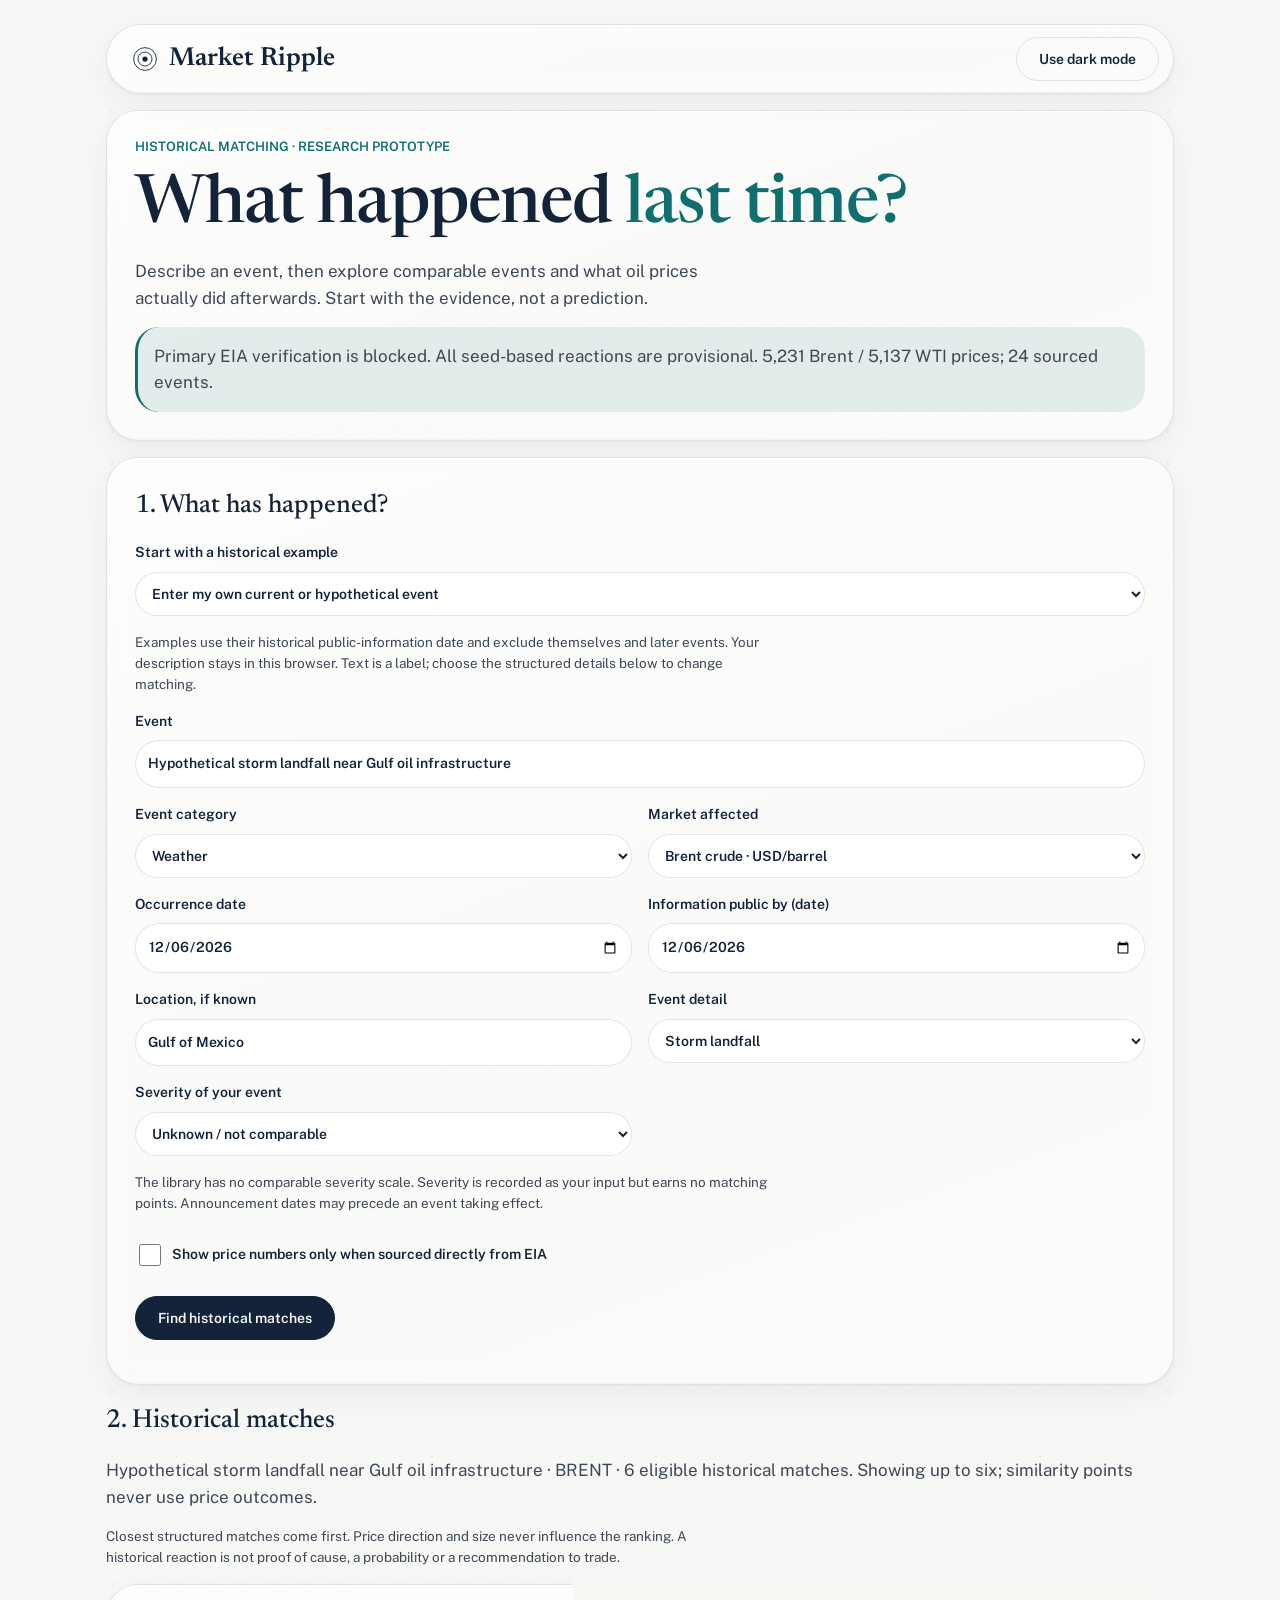
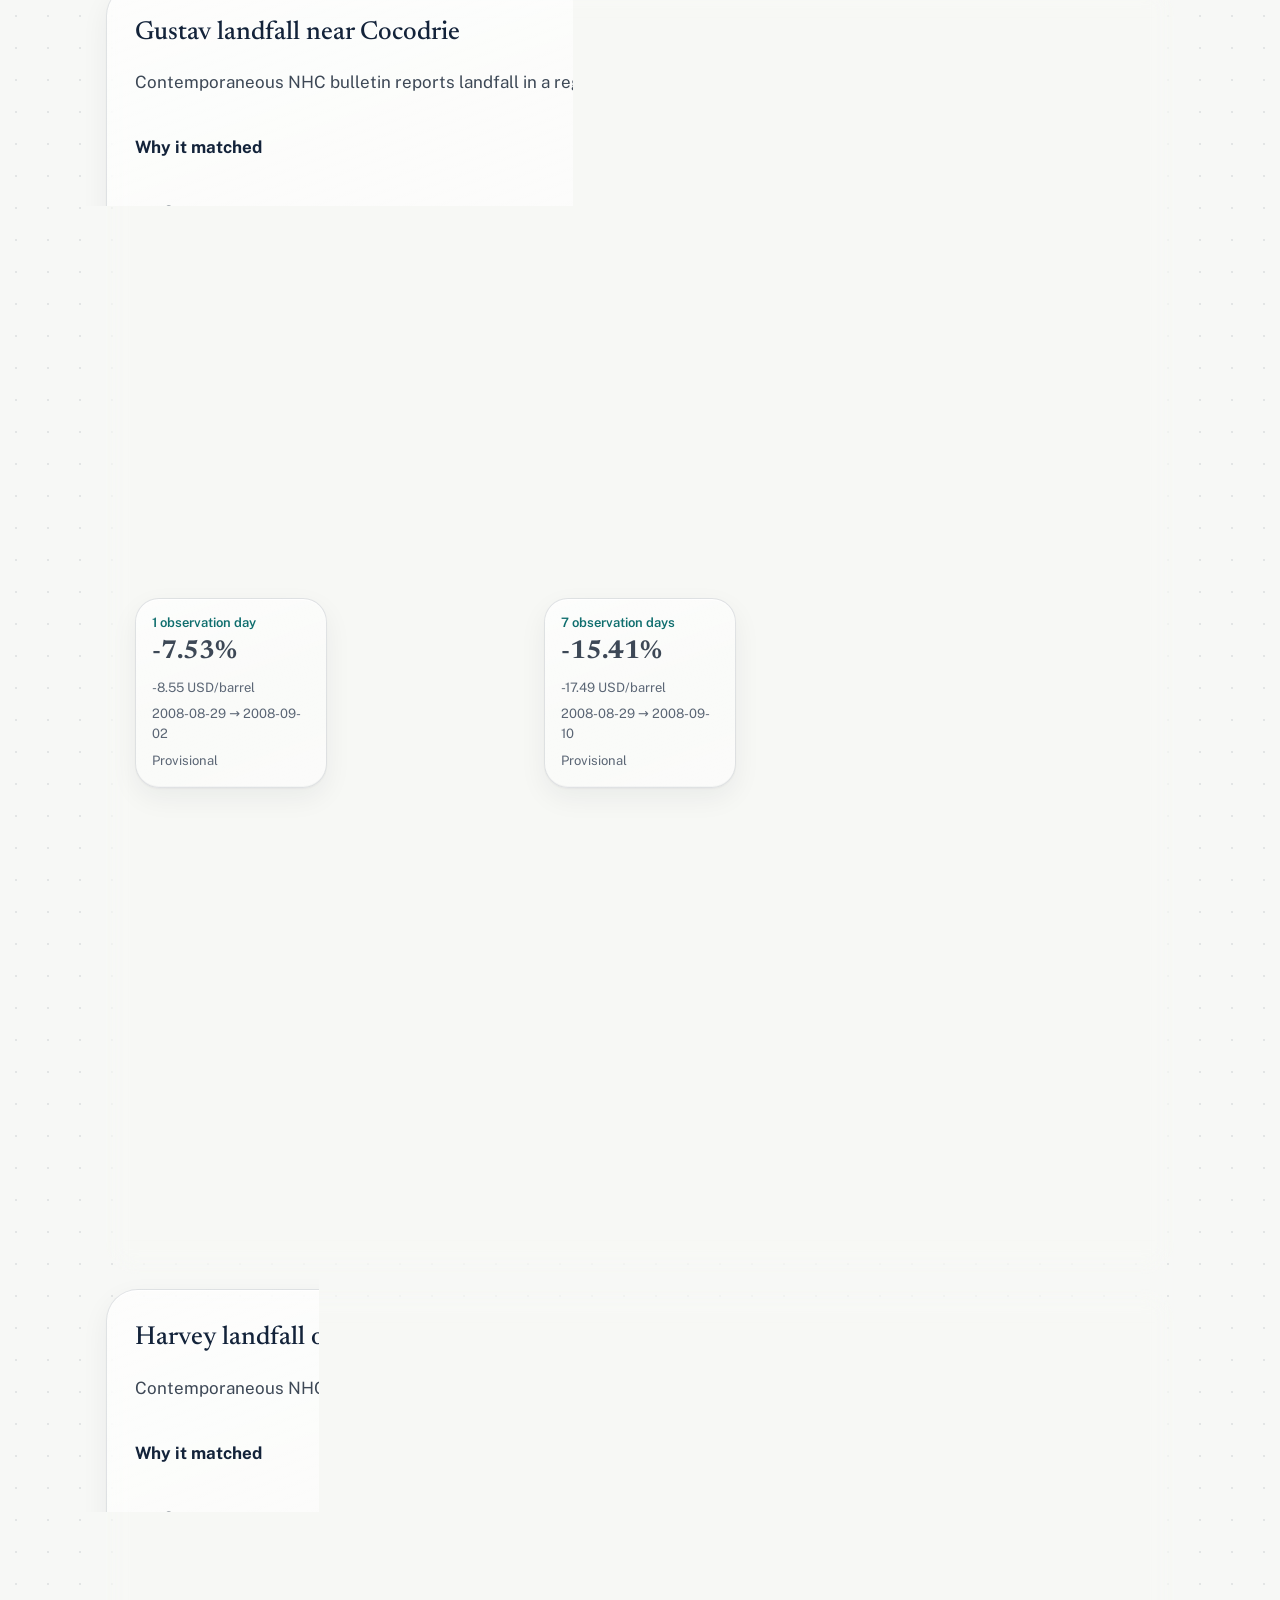
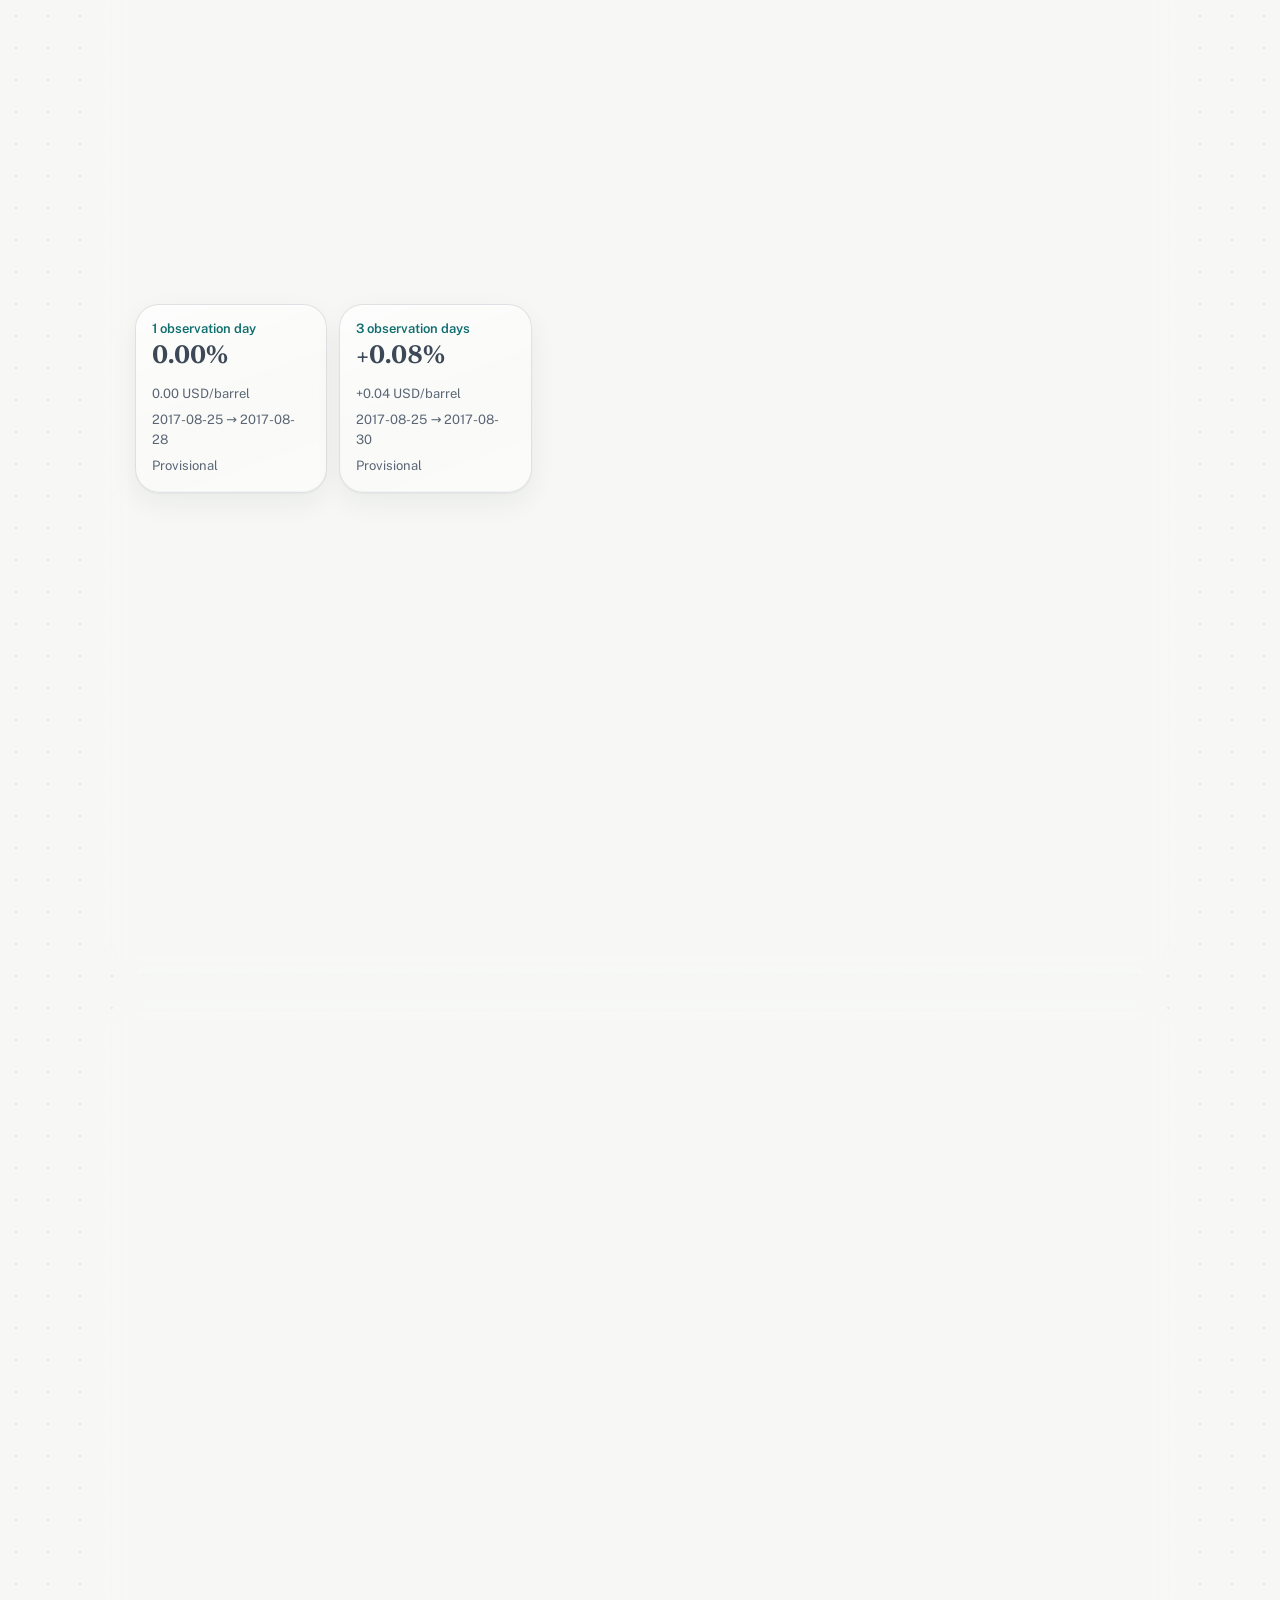
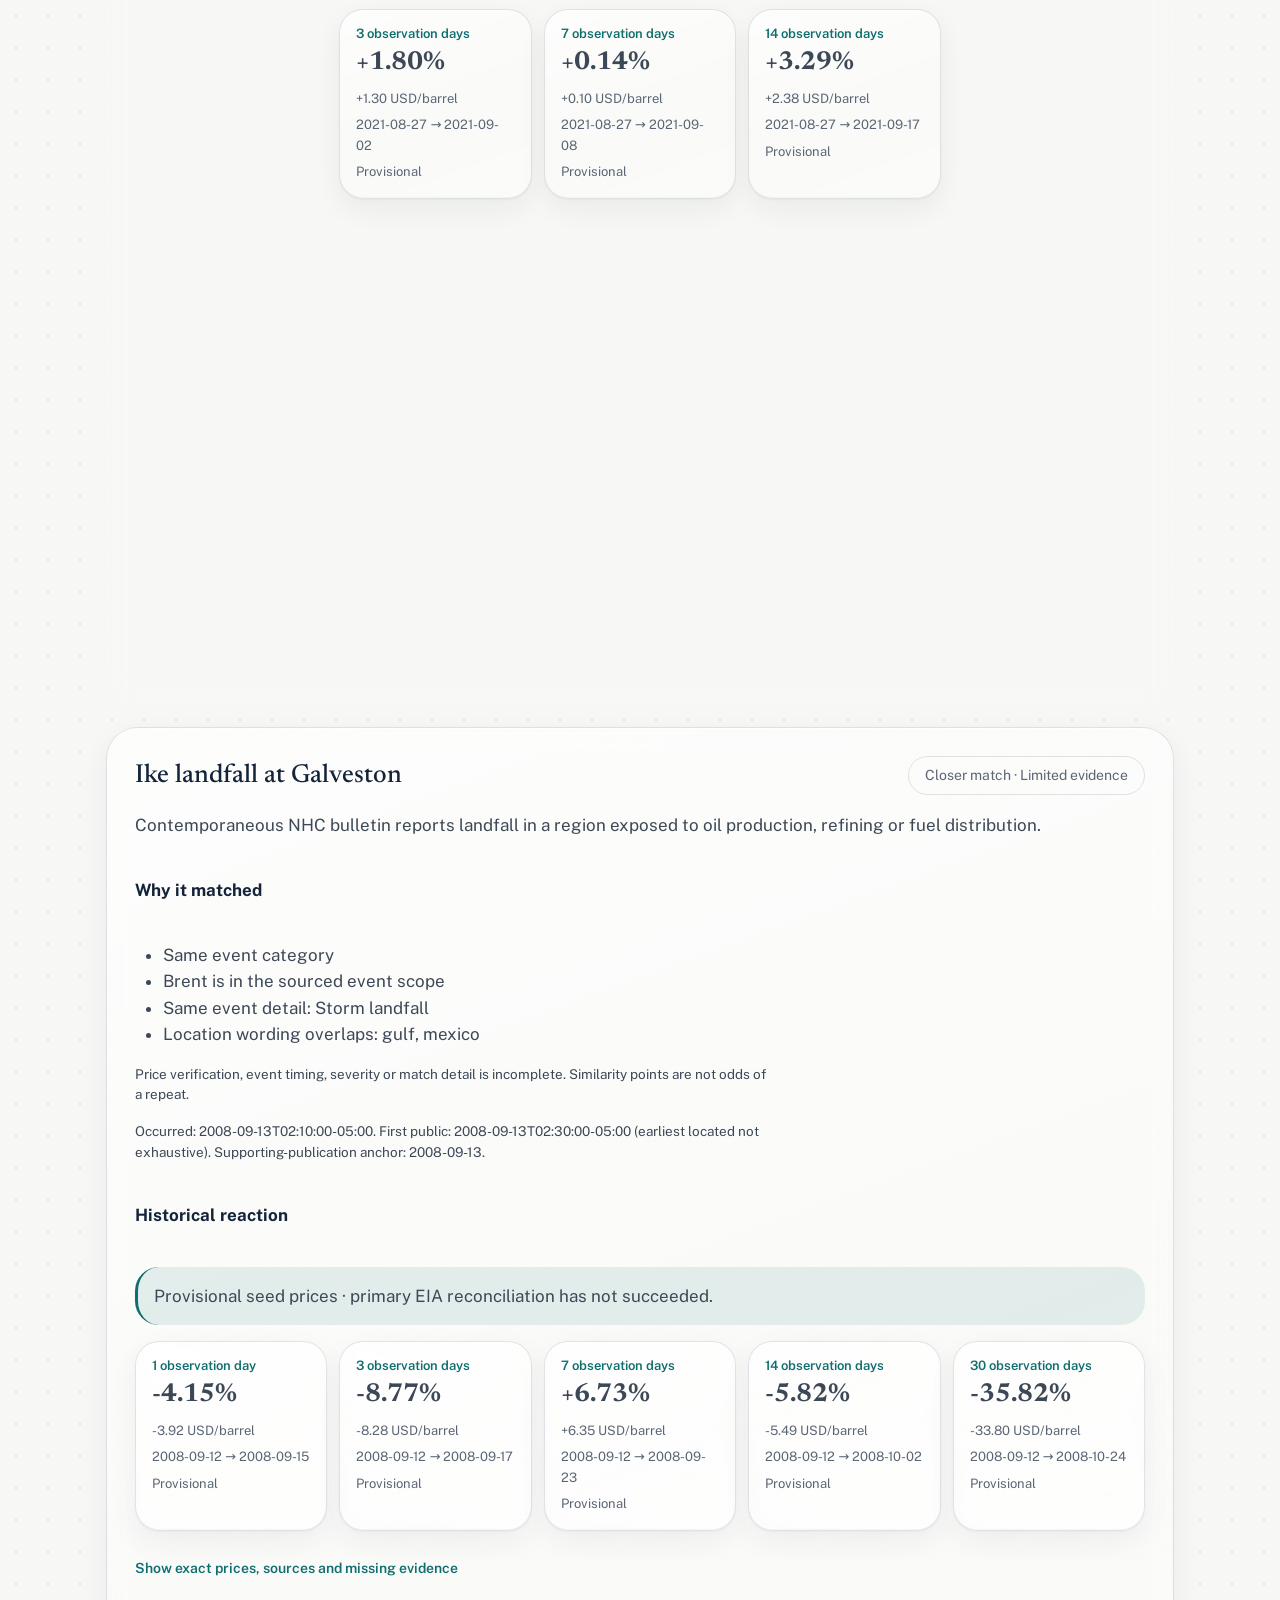
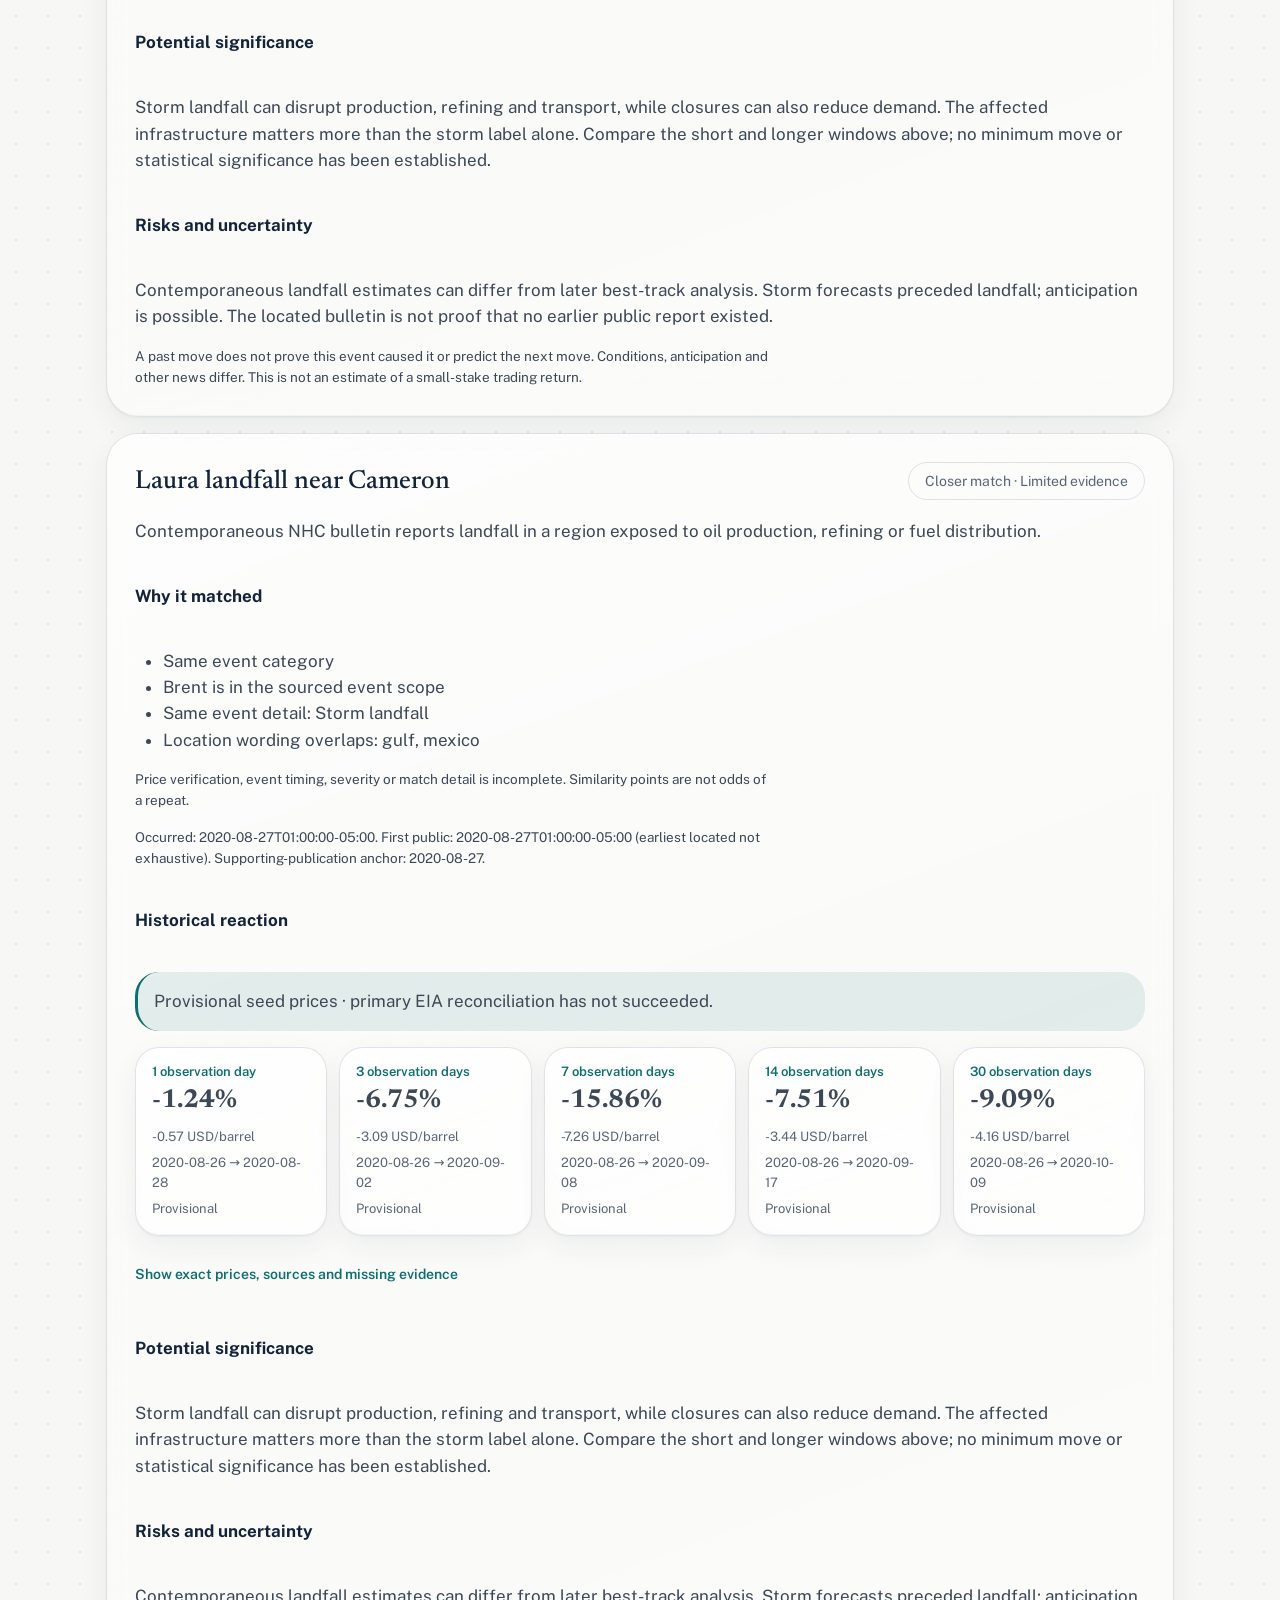
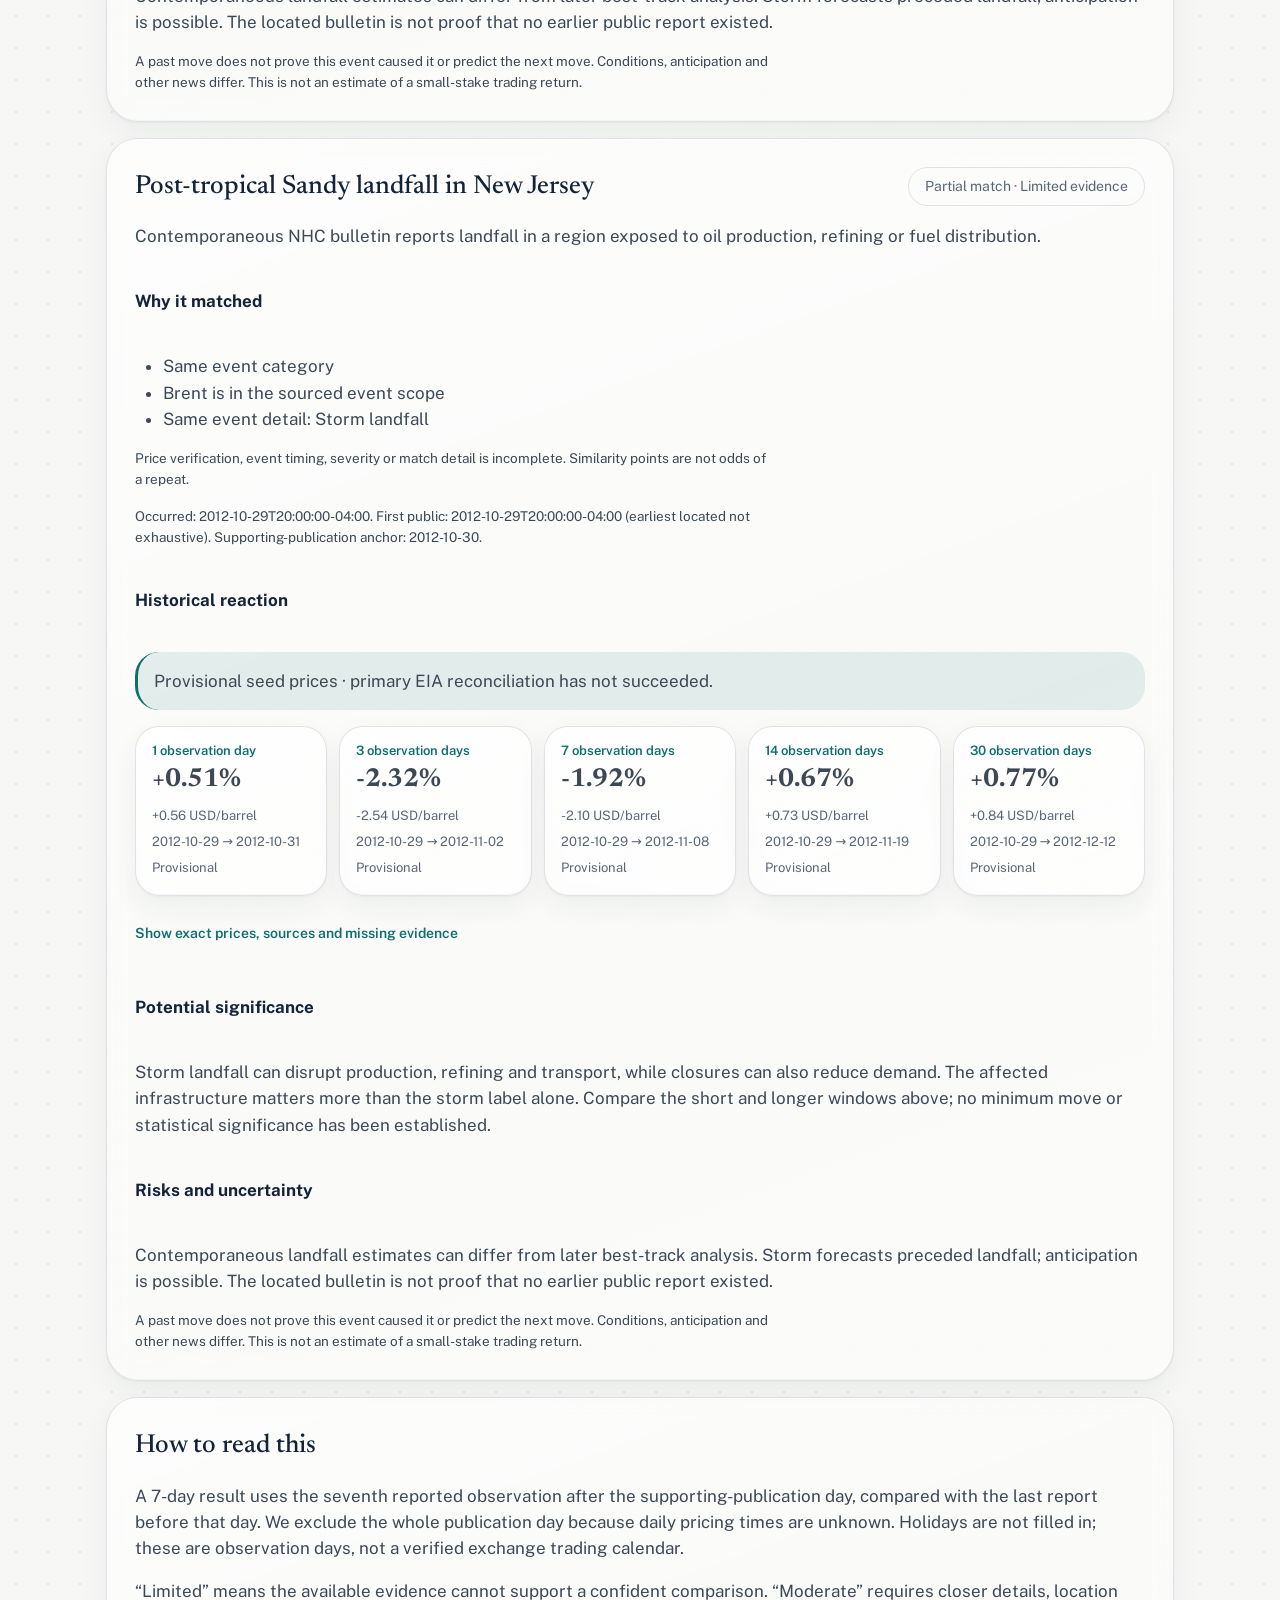
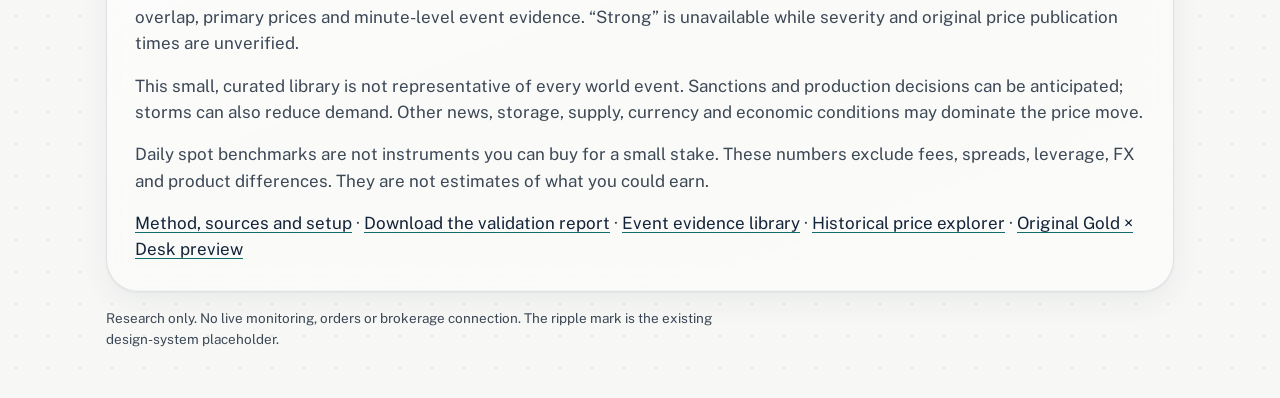
==== matching/index.html @ c6342508 "MAT-2 MAT-3: Build sourced historical event matching and provisional reactions" ====
<!doctype html>
<html lang="en"><head><meta charset="utf-8"><meta name="viewport" content="width=device-width,initial-scale=1,viewport-fit=cover">
<title>Market Ripple — Explore historical matches</title>
<link rel="stylesheet" href="https://fonts.googleapis.com/css2?family=Newsreader:opsz,wght@6..72,400;6..72,500;6..72,600&family=Public+Sans:wght@400;500;600;700&display=swap">
<link rel="stylesheet" href="design.css"><link rel="stylesheet" href="view.css">
<script type="module" src="view.mjs"></script></head>
<body class="mr-page"><main class="mr-wrap mr-stack">
<header class="mr-bar mr-glass"><a class="mr-brand" href="../index.html"><svg viewBox="0 0 32 32" aria-hidden="true"><circle cx="16" cy="16" r="3" fill="currentColor"/><circle cx="16" cy="16" r="8" fill="none" stroke="currentColor"/><circle cx="16" cy="16" r="13" fill="none" stroke="currentColor"/></svg>Market Ripple</a><button id="theme" class="mr-btn" type="button">Use dark mode</button></header>
<section class="mr-panel mr-glass mr-stack"><span class="mr-label">HISTORICAL MATCHING · RESEARCH PROTOTYPE</span><h1 class="mr-hero">What happened <span class="mr-hl">last time?</span></h1><p class="mr-lead">Describe an event, then explore comparable events and what oil prices actually did afterwards. Start with the evidence, not a prediction.</p><p id="verification" class="notice" role="status">Loading source verification…</p></section>
<section class="mr-panel mr-glass mr-stack" aria-labelledby="input-title"><h2 id="input-title">1. What has happened?</h2>
<label>Start with a historical example <select id="example"><option value="">Enter my own current or hypothetical event</option></select></label>
<p class="mr-note">Examples use their historical public-information date and exclude themselves and later events. Your description stays in this browser. Text is a label; choose the structured details below to change matching.</p>
<form id="query" class="mr-stack">
<label>Event <input id="title" maxlength="240" required value="Hypothetical storm landfall near Gulf oil infrastructure"></label>
<div class="fields"><label>Event category <select id="category"></select></label><label>Market affected <select id="market"><option value="brent">Brent crude · USD/barrel</option><option value="wti">WTI crude · USD/barrel</option></select></label>
<label>Occurrence date <input id="occurred" type="date" required></label><label>Information public by (date) <input id="public" type="date" required></label>
<label>Location, if known <input id="location" maxlength="160" value="Gulf of Mexico"></label><label>Event detail <select id="mechanism"></select></label>
<label>Severity of your event <select id="severity"><option value="">Unknown / not comparable</option><option value="low">Low · your description only</option><option value="moderate">Moderate · your description only</option><option value="high">High · your description only</option></select></label></div>
<p class="mr-note">The library has no comparable severity scale. Severity is recorded as your input but earns no matching points. Announcement dates may precede an event taking effect.</p>
<label class="check"><input id="verified-only" type="checkbox"> Show price numbers only when sourced directly from EIA</label>
<button class="mr-btn mr-btn-primary" type="submit">Find historical matches</button></form>
<p id="error" role="alert"></p></section>
<section aria-labelledby="results-title" class="mr-stack"><h2 id="results-title">2. Historical matches</h2><p id="summary" role="status" aria-live="polite">Loading the event library…</p><p class="mr-note">Closest structured matches come first. Price direction and size never influence the ranking. A historical reaction is not proof of cause, a probability or a recommendation to trade.</p><div id="results" class="mr-stack"></div></section>
<section class="mr-panel mr-glass mr-stack"><h2>How to read this</h2><p>A 7-day result uses the seventh reported observation after the supporting-publication day, compared with the last report before that day. We exclude the whole publication day because daily pricing times are unknown. Holidays are not filled in; these are observation days, not a verified exchange trading calendar.</p><p>“Limited” means the available evidence cannot support a confident comparison. “Moderate” requires closer details, location overlap, primary prices and minute-level event evidence. “Strong” is unavailable while severity and original price publication times are unverified.</p><p>This small, curated library is not representative of every world event. Sanctions and production decisions can be anticipated; storms can also reduce demand. Other news, storage, supply, currency and economic conditions may dominate the price move.</p><p>Daily spot benchmarks are not instruments you can buy for a small stake. These numbers exclude fees, spreads, leverage, FX and product differences. They are not estimates of what you could earn.</p><p><a href="README.md">Method, sources and setup</a> · <a href="validation-report.json">Download the validation report</a> · <a href="../event-research.html">Event evidence library</a> · <a href="../history.html">Historical price explorer</a> · <a href="../preview/gold-desk/">Original Gold × Desk preview</a></p></section>
<footer><p class="mr-note">Research only. No live monitoring, orders or brokerage connection. The ripple mark is the existing design-system placeholder.</p></footer>
<noscript><p>This prototype needs JavaScript to compare events. Source records remain available in catalog.json.</p></noscript>
</main></body></html>
---- matching/design.css ----
/*
 * Market Ripple design system: "Gold × Desk"
 * Gold's layout and glass, Research desk's colours and fonts.
 * Chosen by Brendan on 2026-10-27 (decision 13, waiting for Dad's approval).
 *
 * Load the fonts in the page <head>:
 * <link rel="stylesheet" href="https://fonts.googleapis.com/css2?family=Newsreader:opsz,wght@6..72,400;6..72,500;6..72,600&family=Public+Sans:wght@400;500;600;700&display=swap">
 *
 * Light by default. Dark follows the viewer's device, and data-theme="light" or
 * data-theme="dark" on <html> forces either one.
 */

/* ---------- tokens ---------- */
:root{
  /* colour: navy ink on off-white, one teal accent; red and green only for price moves */
  --mr-paper:#f7f8f6;
  --mr-ink:#13233a;      /* headings, numbers, chart line: 14.8:1 on paper */
  --mr-body:#3d4856;     /* reading text: 8.7:1 */
  --mr-muted:#5b6675;    /* captions, dates, axis labels: 5.5:1 */
  --mr-hair:#dfe3e8;     /* gridlines and table rules (decorative only) */
  --mr-accent:#0f6e6e;   /* teal: labels, highlights, the event marker: 5.7:1 */
  --mr-up:#1e6b52;       /* price rose: 6.0:1 */
  --mr-down:#b3261e;     /* price fell: 6.1:1 */

  /* surfaces: a faint dot grid under very light glass tiles */
  --mr-dot:rgba(19,35,58,.09);
  --mr-edge:rgba(19,35,58,.12);
  --mr-edge-hover:rgba(15,110,110,.45);
  --mr-tint:rgba(15,110,110,.1);
  --mr-glow:rgba(15,110,110,.14);
  --mr-sheen:linear-gradient(160deg,rgba(255,255,255,.7),rgba(255,255,255,.38) 55%,rgba(255,255,255,.5));
  --mr-shine:inset 0 1px 0 rgba(255,255,255,.95),inset 0 -1px 0 rgba(19,35,58,.03),0 1px 2px rgba(19,35,58,.04),0 10px 28px rgba(19,35,58,.06);
  --mr-solid:#ffffff;    /* replaces glass when the viewer asks for less transparency */

  /* type: Newsreader for headings and key numbers, Public Sans for everything else */
  --mr-display:"Newsreader",Georgia,"Times New Roman",serif;
  --mr-text:"Public Sans",system-ui,-apple-system,"Segoe UI",sans-serif;
  --mr-size-hero:clamp(2.4rem,5.6vw,4.2rem);
  --mr-size-figure:clamp(28px,3.4vw,38px);
  --mr-size-heading:26px;
  --mr-size-brand:26px;
  --mr-size-body:17px;
  --mr-size-ui:14px;
  --mr-size-label:13px;
  --mr-size-caption:13px;

  /* shape and space */
  --mr-radius-tile:24px;
  --mr-radius-panel:32px;
  --mr-radius-pill:999px;
  --mr-space-1:8px;
  --mr-space-2:12px;
  --mr-space-3:16px;
  --mr-space-4:22px;
  --mr-space-5:28px;
  --mr-dot-gap:32px;

  /* motion */
  --mr-ease:cubic-bezier(.4,0,.2,1);
  --mr-ease-entrance:cubic-bezier(.16,1,.3,1);

  color-scheme:light;
}

/* dark: the same note on a charcoal desk. Muted is checked against the glass
   tiles too, which are lighter than the page here: 5.1:1 on a tile. */
@media (prefers-color-scheme:dark){
  :root:not([data-theme="light"]){
    --mr-paper:#26292d;--mr-ink:#eceef0;--mr-body:#c4c9cf;--mr-muted:#a6adb5;--mr-hair:#3b4046;
    --mr-accent:#5cc2b8;--mr-up:#7fd1a1;--mr-down:#ff8f84;
    --mr-dot:rgba(255,255,255,.07);--mr-edge:rgba(255,255,255,.1);--mr-edge-hover:rgba(92,194,184,.5);
    --mr-tint:rgba(92,194,184,.12);--mr-glow:rgba(92,194,184,.16);
    --mr-sheen:linear-gradient(160deg,rgba(255,255,255,.075),rgba(255,255,255,.02) 55%,rgba(255,255,255,.04));
    --mr-shine:inset 0 1px 0 rgba(255,255,255,.1),0 10px 28px rgba(0,0,0,.25);
    --mr-solid:#2e3236;
    color-scheme:dark;
  }
}
:root[data-theme="dark"]{
  --mr-paper:#26292d;--mr-ink:#eceef0;--mr-body:#c4c9cf;--mr-muted:#a6adb5;--mr-hair:#3b4046;
  --mr-accent:#5cc2b8;--mr-up:#7fd1a1;--mr-down:#ff8f84;
  --mr-dot:rgba(255,255,255,.07);--mr-edge:rgba(255,255,255,.1);--mr-edge-hover:rgba(92,194,184,.5);
  --mr-tint:rgba(92,194,184,.12);--mr-glow:rgba(92,194,184,.16);
  --mr-sheen:linear-gradient(160deg,rgba(255,255,255,.075),rgba(255,255,255,.02) 55%,rgba(255,255,255,.04));
  --mr-shine:inset 0 1px 0 rgba(255,255,255,.1),0 10px 28px rgba(0,0,0,.25);
  --mr-solid:#2e3236;
  color-scheme:dark;
}

/* ---------- page ---------- */
/* sizes include padding and borders, so a 48px icon square is 48px */
.mr-page,.mr-page *,.mr-page *::before,.mr-page *::after{box-sizing:border-box}
.mr-page{
  background-color:var(--mr-paper);
  background-image:radial-gradient(var(--mr-dot) 1px,transparent 1.5px);
  background-size:var(--mr-dot-gap) var(--mr-dot-gap);
  color:var(--mr-ink);font:400 var(--mr-size-body)/1.55 var(--mr-text);
  min-height:100vh;
}
.mr-wrap{max-width:1100px;margin:0 auto;padding-block:24px 48px;
  padding-left:max(16px,env(safe-area-inset-left,0px));padding-right:max(16px,env(safe-area-inset-right,0px))}
.mr-page p{color:var(--mr-body);margin:0}
.mr-stack{display:flex;flex-direction:column;gap:var(--mr-space-3)}

/* ---------- glass: header bar, panels and tiles share one finish ---------- */
.mr-glass{
  background:var(--mr-sheen);border:1px solid var(--mr-edge);box-shadow:var(--mr-shine);
  -webkit-backdrop-filter:blur(14px) saturate(140%);backdrop-filter:blur(14px) saturate(140%);
  transition:border-color .3s var(--mr-ease);
}
.mr-glass:hover{border-color:var(--mr-edge-hover)}

/* header bar */
.mr-bar{display:flex;flex-wrap:wrap;gap:12px;align-items:center;justify-content:space-between;
  border-radius:var(--mr-radius-pill);padding:12px 14px 12px 24px}
.mr-brand{display:flex;align-items:center;gap:10px;margin:0;font:600 var(--mr-size-brand)/1 var(--mr-display);color:var(--mr-ink)}
.mr-brand svg{width:28px;height:28px;color:var(--mr-ink);flex:none}
.mr-badge{font:400 var(--mr-size-ui)/1.2 var(--mr-text);color:var(--mr-muted);
  border:1px solid var(--mr-edge);border-radius:var(--mr-radius-pill);padding:10px 16px}

/* panel: a block of content (the event, a chart, an explanation) */
.mr-panel{border-radius:var(--mr-radius-panel);padding:var(--mr-space-5);min-width:0}
.mr-panel-title{display:flex;align-items:center;gap:var(--mr-space-3)}
.mr-panel-title h2{margin:0;font:500 var(--mr-size-heading)/1.2 var(--mr-display);color:var(--mr-ink)}
.mr-icon{display:block;width:48px;height:48px;padding:12px;border-radius:14px;flex:none;
  background:var(--mr-tint);color:var(--mr-accent);transition:transform .3s var(--mr-ease)}
.mr-panel:hover .mr-icon{transform:scale(1.1)}
/* line the icon up with the middle of the capital letters, not the text box, which sits lower (about 0.12em) */
.mr-panel-title .mr-icon{translate:0 calc(var(--mr-size-heading) * -.12)}

/* the lead headline, with at most one short phrase picked out in teal */
.mr-hero,.mr-panel-title .mr-hero{margin:0;font:500 var(--mr-size-hero)/1.05 var(--mr-display);letter-spacing:-.015em;color:var(--mr-ink);text-wrap:balance}
.mr-hl{color:var(--mr-accent)}
.mr-lead{font-size:var(--mr-size-body);max-width:62ch;margin-top:14px}

/* buttons: pills; the chosen one fills with ink */
.mr-actions{display:flex;flex-wrap:wrap;gap:12px;margin-top:22px}
.mr-btn{font:600 var(--mr-size-ui)/1 var(--mr-text);color:var(--mr-ink);background:transparent;
  border:1px solid var(--mr-edge);border-radius:var(--mr-radius-pill);padding:14px 22px;min-height:44px;cursor:pointer;
  transition:background .3s var(--mr-ease),color .3s var(--mr-ease),border-color .3s var(--mr-ease)}
.mr-btn:hover{border-color:var(--mr-accent)}
.mr-btn[aria-pressed="true"],.mr-btn-primary{background:var(--mr-ink);color:var(--mr-paper);border-color:var(--mr-ink)}

/* key figures: a row of tiles */
.mr-figures{display:grid;grid-template-columns:repeat(4,minmax(0,1fr));gap:var(--mr-space-3)}
.mr-tile{border-radius:var(--mr-radius-tile);padding:var(--mr-space-4)}
.mr-label{display:block;font:600 var(--mr-size-label)/1.3 var(--mr-text);color:var(--mr-accent)}
.mr-figure{display:block;margin-top:10px;font:500 var(--mr-size-figure)/1.1 var(--mr-display);color:var(--mr-ink);font-variant-numeric:tabular-nums}
.mr-meta{display:block;margin-top:6px;font-size:var(--mr-size-caption);color:var(--mr-muted)}
.mr-up{color:var(--mr-up)}
.mr-down{color:var(--mr-down)}

/* chart card: the one place with the soft teal glow */
.mr-chart-card{box-shadow:var(--mr-shine),0 0 100px var(--mr-glow)}
.mr-chart-wrap{margin-top:12px;overflow-x:auto}
.mr-chart{display:block;width:100%;min-width:520px;height:auto}
.mr-chart text{fill:var(--mr-muted);font:400 16px var(--mr-text);font-variant-numeric:tabular-nums}
.mr-chart .gridline{stroke:var(--mr-hair);stroke-width:1}
.mr-chart .price{fill:none;stroke:var(--mr-ink);stroke-width:2.5;stroke-linejoin:round;stroke-linecap:round}
.mr-chart .key{fill:var(--mr-ink)}
.mr-chart .event{stroke:var(--mr-accent);stroke-width:1.5;stroke-dasharray:5 5}
.mr-chart .event-label{fill:var(--mr-accent);font-weight:600}
.mr-chart .evband{fill:var(--mr-accent);opacity:.2}
.mr-chart .t{fill:var(--mr-ink);font-weight:600;font-size:17px}
.mr-chart .date{font-size:15px}
.mr-caption{font-size:var(--mr-size-caption);color:var(--mr-muted);margin-top:6px}

/* "Show these prices as a table" */
.mr-disclosure{margin-top:10px;font-size:var(--mr-size-ui)}
.mr-disclosure summary{cursor:pointer;min-height:44px;display:flex;align-items:center;font-weight:600;color:var(--mr-accent)}
.mr-table-scroll{overflow:auto;max-height:320px}
.mr-table{border-collapse:collapse;width:100%;font-variant-numeric:tabular-nums}
.mr-table th,.mr-table td{text-align:left;padding:7px 12px 7px 0;border-bottom:1px solid var(--mr-hair)}
.mr-table th{font-weight:600;color:var(--mr-ink)}
.mr-table .num{text-align:right}

/* the caveat that goes wherever results are shown */
.mr-note{font-size:13.5px;color:var(--mr-muted);margin-top:14px;max-width:80ch}
.mr-page a{color:var(--mr-ink);text-decoration-color:var(--mr-accent);text-underline-offset:3px}

/* ---------- states and preferences ---------- */
.mr-page :focus-visible{outline:2px solid var(--mr-accent);outline-offset:3px}

@keyframes mr-rise{from{transform:translateY(14px)}to{transform:none}}
.mr-enter{animation:mr-rise .9s var(--mr-ease-entrance) both}   /* content stays visible; it only slides */

@media (prefers-reduced-motion:reduce){
  .mr-page *{animation:none !important;transition:none !important}
}
@media (prefers-reduced-transparency:reduce){
  .mr-glass{background:var(--mr-solid);-webkit-backdrop-filter:none;backdrop-filter:none}
}
@media (max-width:640px){
  .mr-figures{grid-template-columns:repeat(2,minmax(0,1fr))}
  /* labels may wrap to two lines, so reserve two lines and the numbers stay level across a row */
  .mr-label{min-height:2.6em}
  .mr-panel{padding:var(--mr-space-4)}
  .mr-bar{border-radius:var(--mr-radius-tile);padding:12px 16px}
}
---- matching/view.css ----
body{margin:0}h2,h3{font-family:var(--mr-display);font-weight:500;color:var(--mr-ink);margin:0}h2{font-size:var(--mr-size-heading)}h3{font-size:var(--mr-size-heading)}.mr-brand{text-decoration:none}.fields{display:grid;grid-template-columns:repeat(2,minmax(0,1fr));gap:var(--mr-space-3)}label{display:flex;flex-direction:column;gap:var(--mr-space-1);font-size:var(--mr-size-ui);font-weight:600}input,select{font:inherit;color:var(--mr-ink);background:var(--mr-solid);border:1px solid var(--mr-edge);border-radius:var(--mr-radius-tile);padding:var(--mr-space-2);min-height:44px;min-width:0;width:100%}.check{flex-direction:row;align-items:center;min-height:44px}.check input{width:22px;flex:none}.notice{padding:var(--mr-space-3);border-left:3px solid var(--mr-accent);background:var(--mr-tint);border-radius:var(--mr-radius-tile)}.match-head{display:flex;flex-wrap:wrap;justify-content:space-between;gap:var(--mr-space-3)}.match-head h3{flex:1;min-width:0}.reaction-list{display:grid;grid-template-columns:repeat(5,minmax(0,1fr));gap:var(--mr-space-2);padding:0;list-style:none;margin:0}.reaction-list .mr-tile{padding:var(--mr-space-3)}.reaction-list strong{font-family:var(--mr-display);font-size:var(--mr-size-heading);display:block}.mr-page li{color:var(--mr-body)}.mr-page p,.mr-page li,.mr-page a{overflow-wrap:anywhere}.reason-list{margin:0;padding-left:var(--mr-space-5)}.mr-table-scroll{max-height:480px}.mr-disclosure{margin:0}.mr-table{font-size:var(--mr-size-ui)}.mr-note{margin-top:0}.mr-badge{align-self:flex-start}.mr-btn{align-self:flex-start}.details-grid{display:grid;grid-template-columns:1fr 1fr;gap:var(--mr-space-3)}#error{color:var(--mr-down)}@media(max-width:900px){.reaction-list{grid-template-columns:repeat(3,minmax(0,1fr))}}@media(max-width:640px){.fields,.details-grid{grid-template-columns:1fr}.reaction-list{grid-template-columns:repeat(2,minmax(0,1fr))}.mr-hero{font-size:var(--mr-size-figure)}}
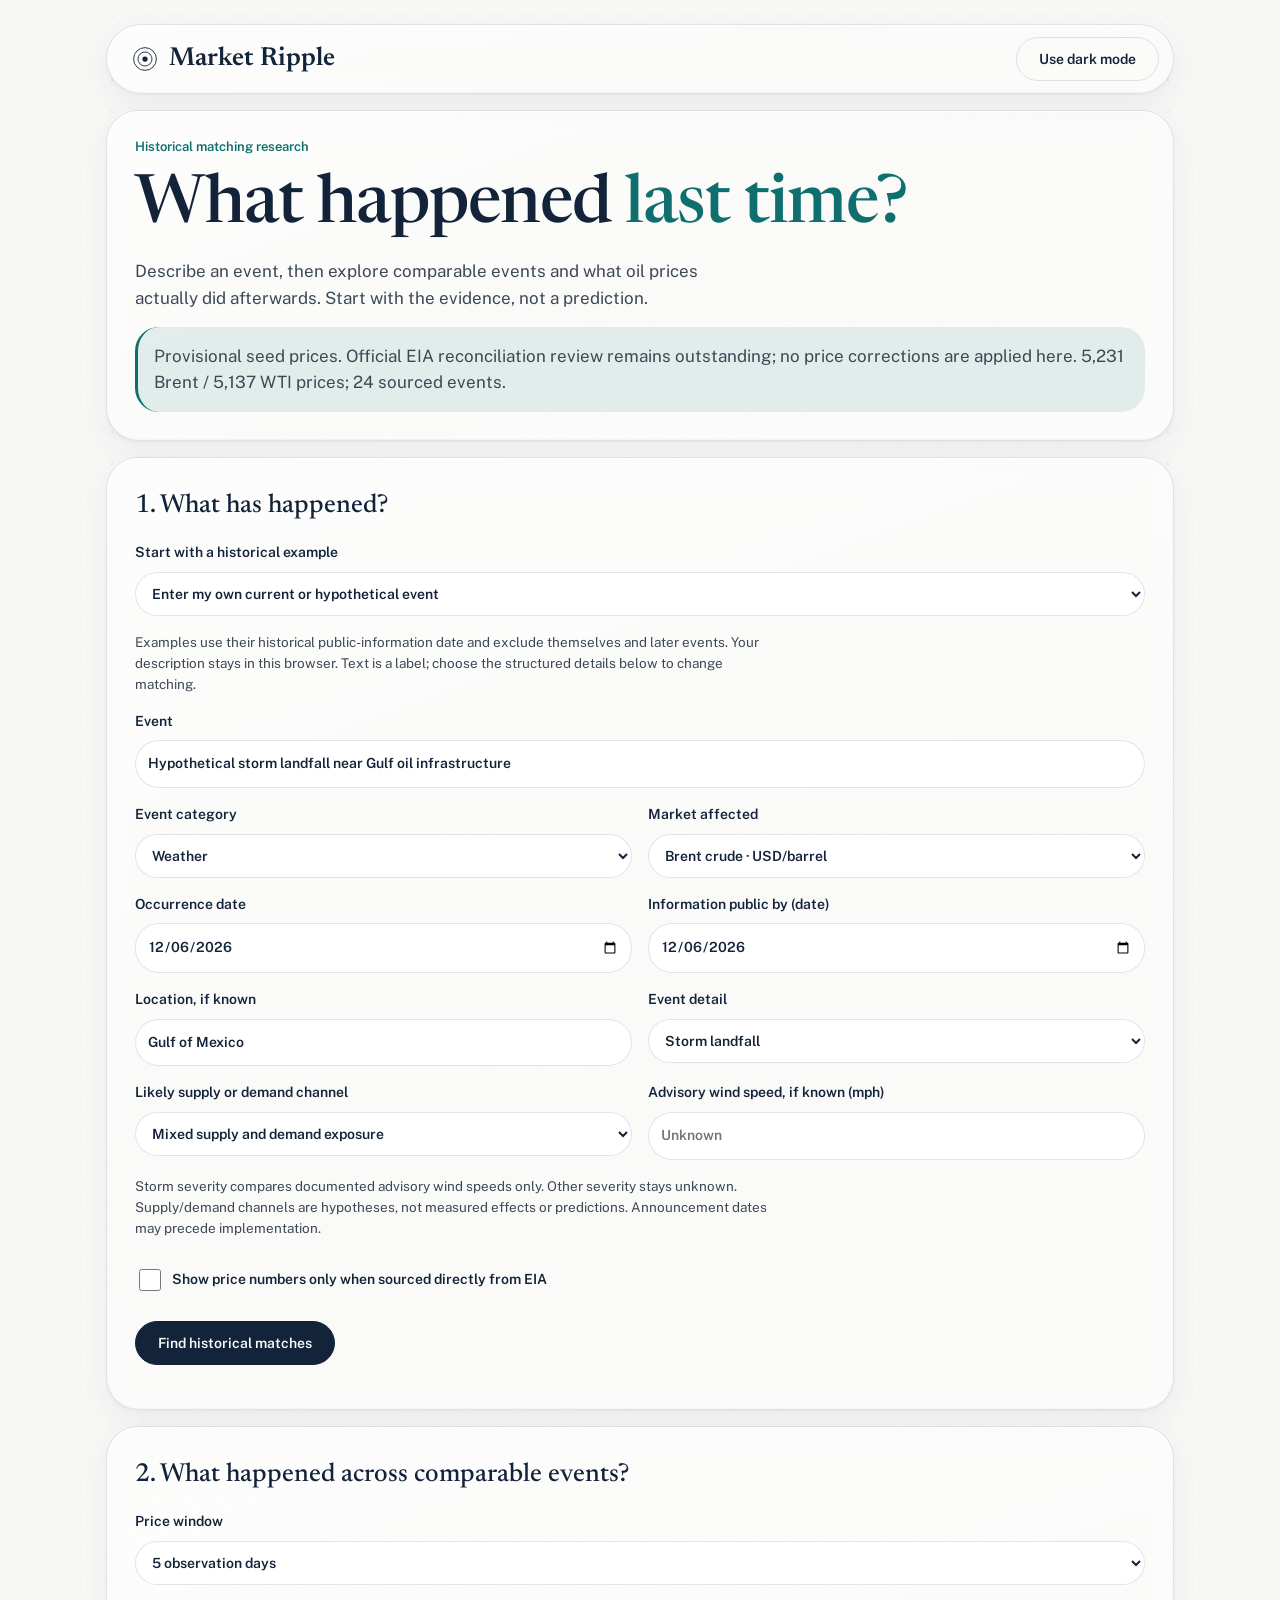
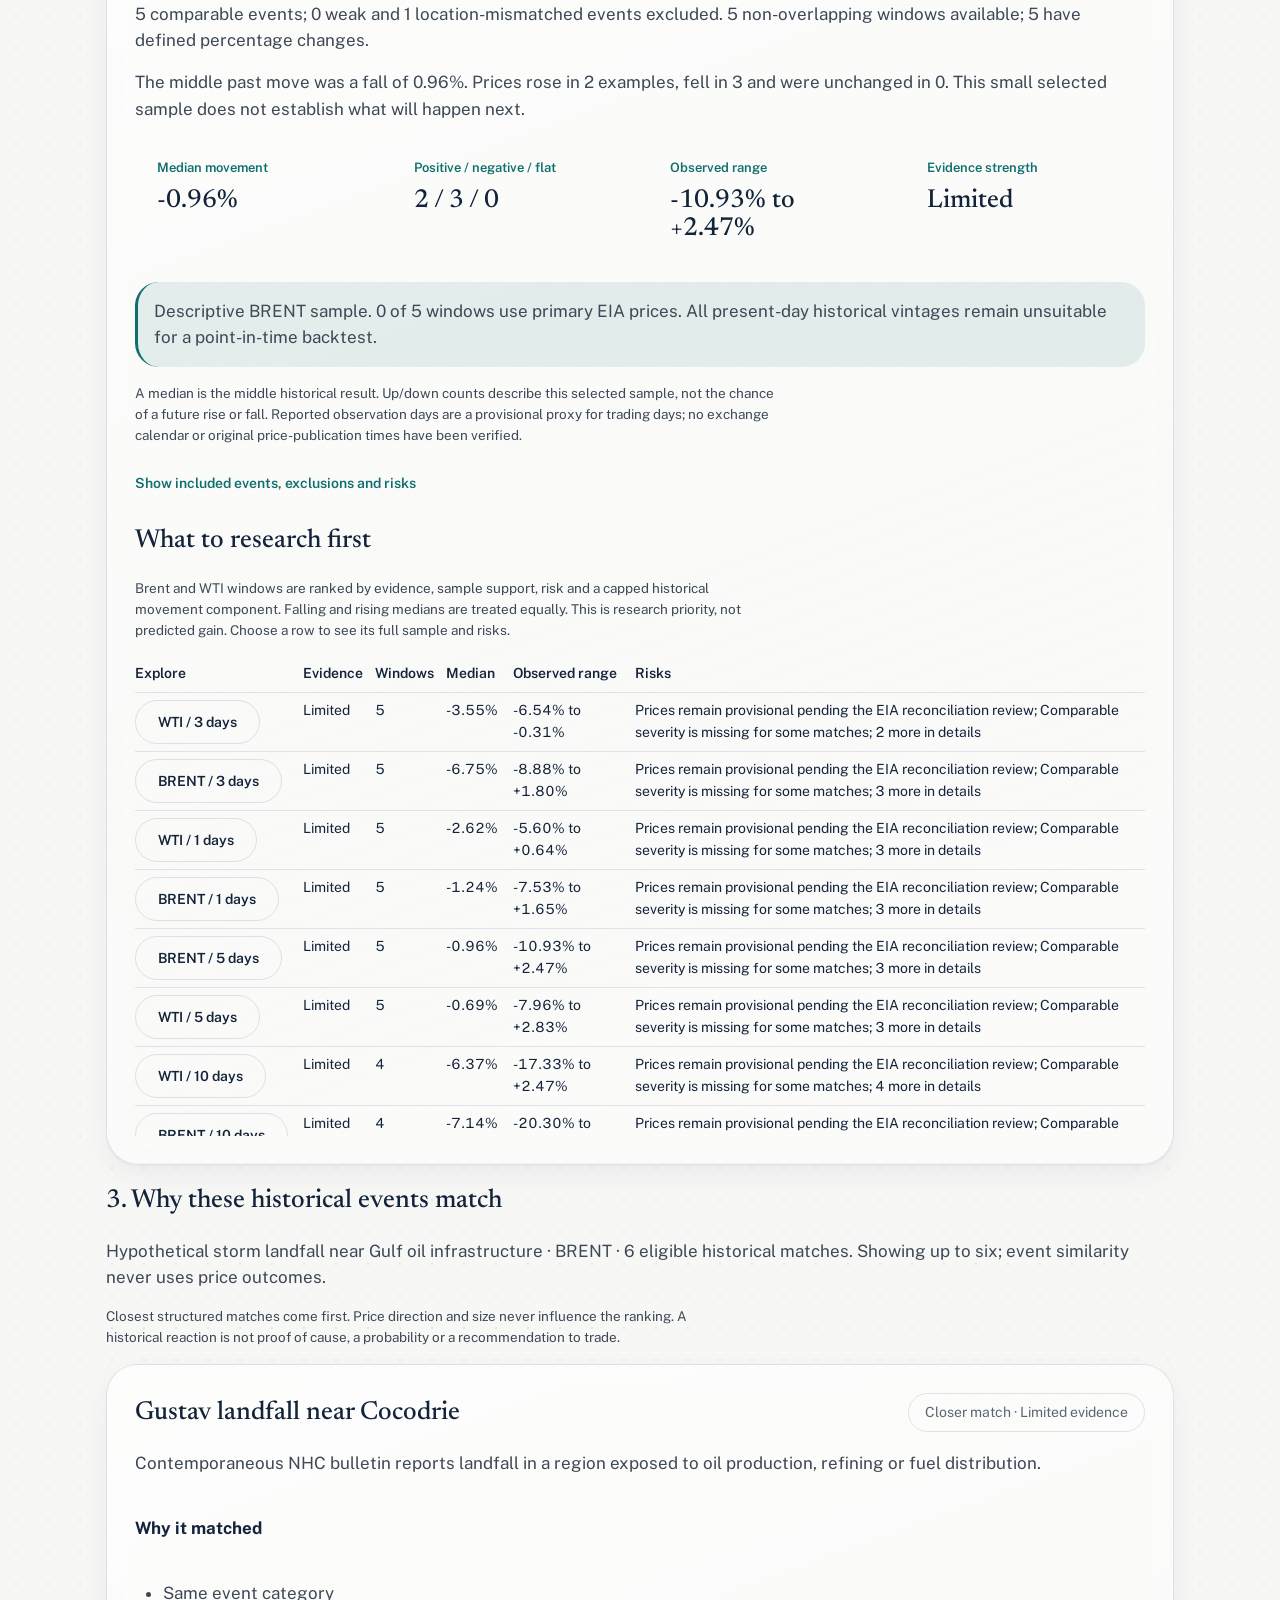
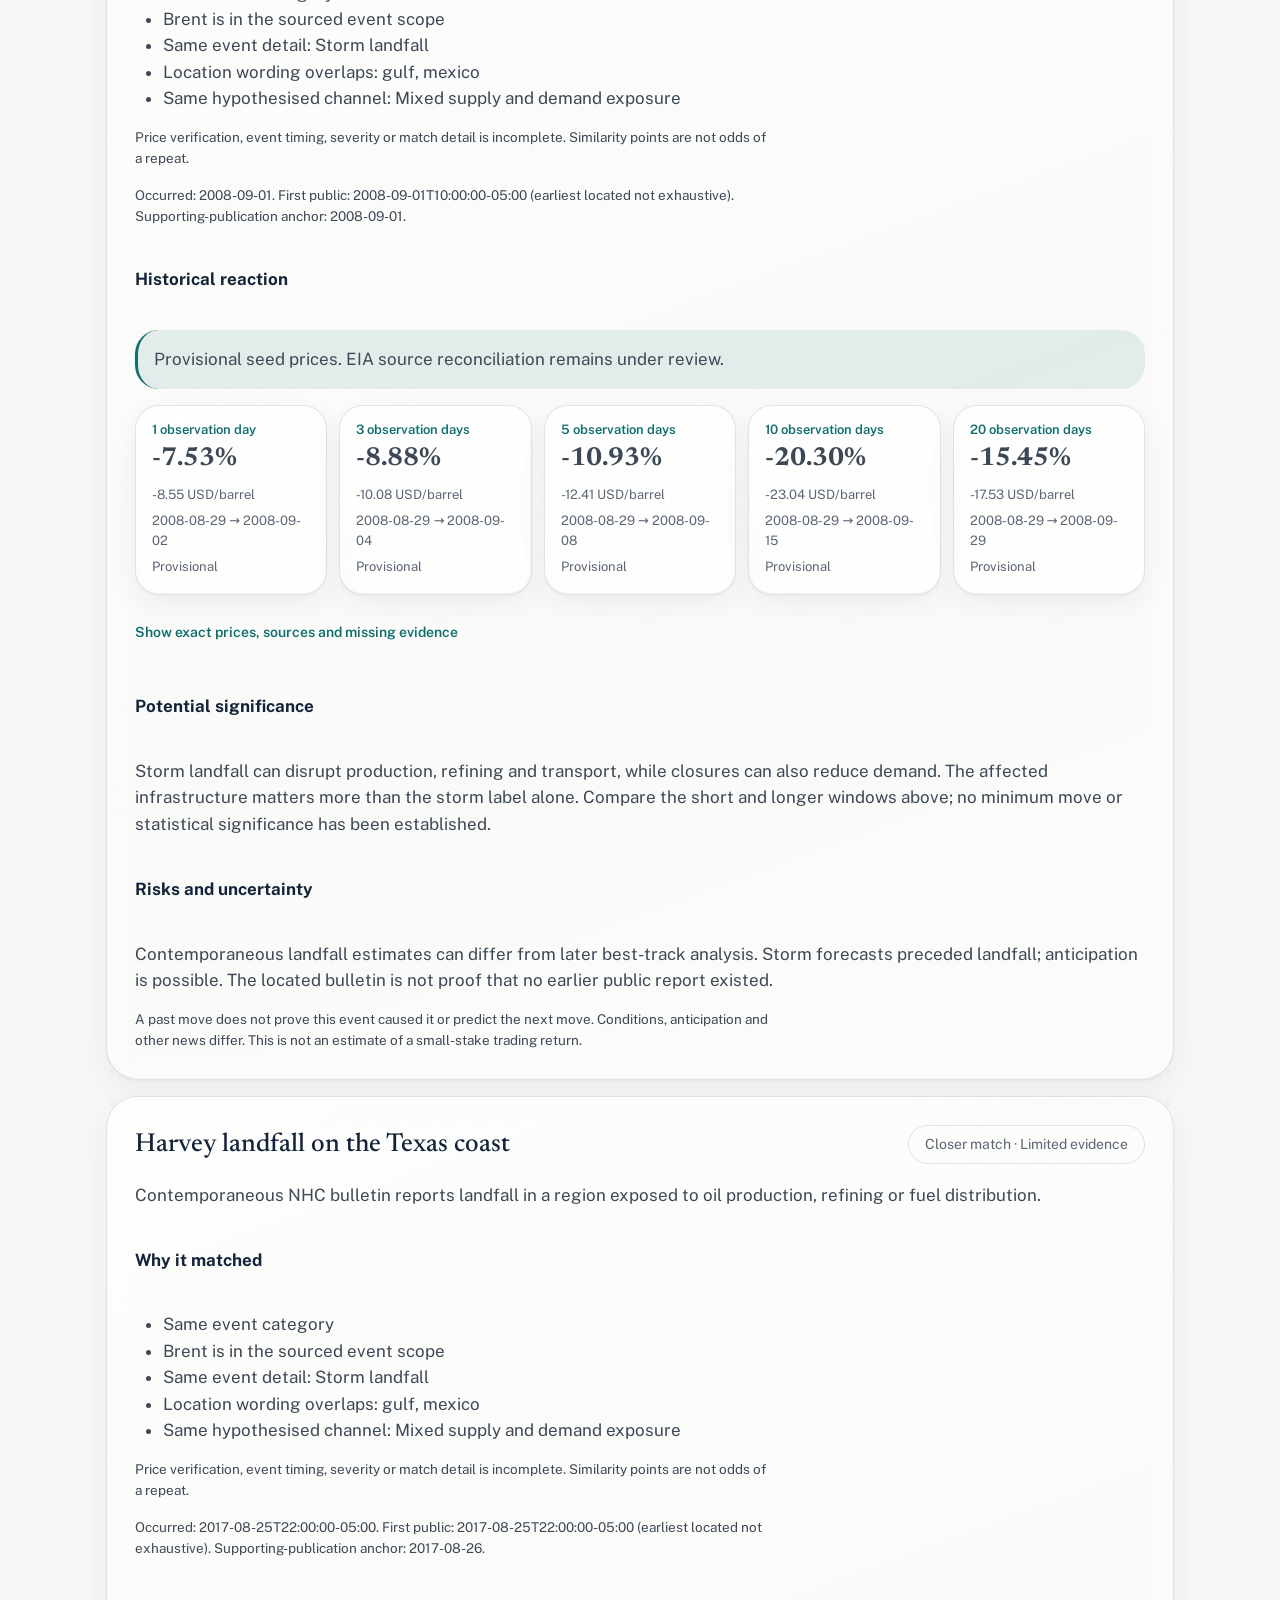
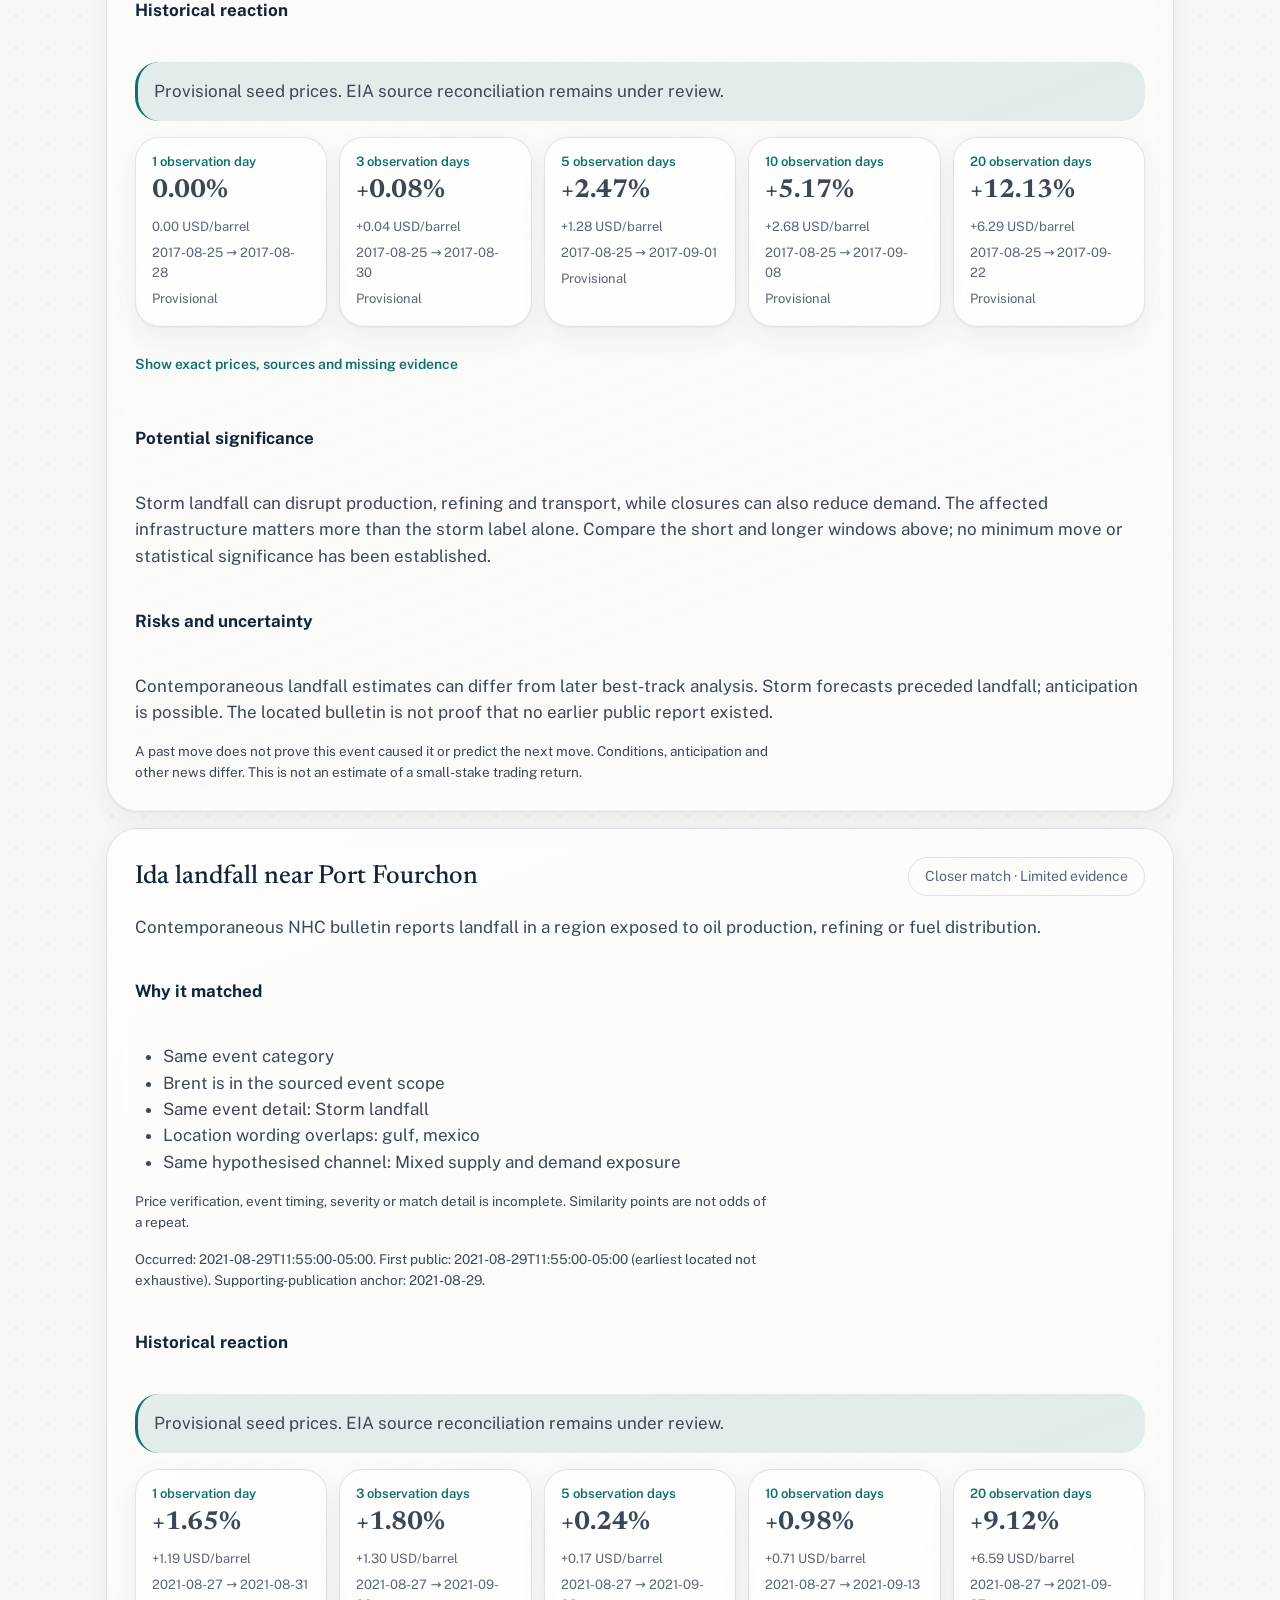
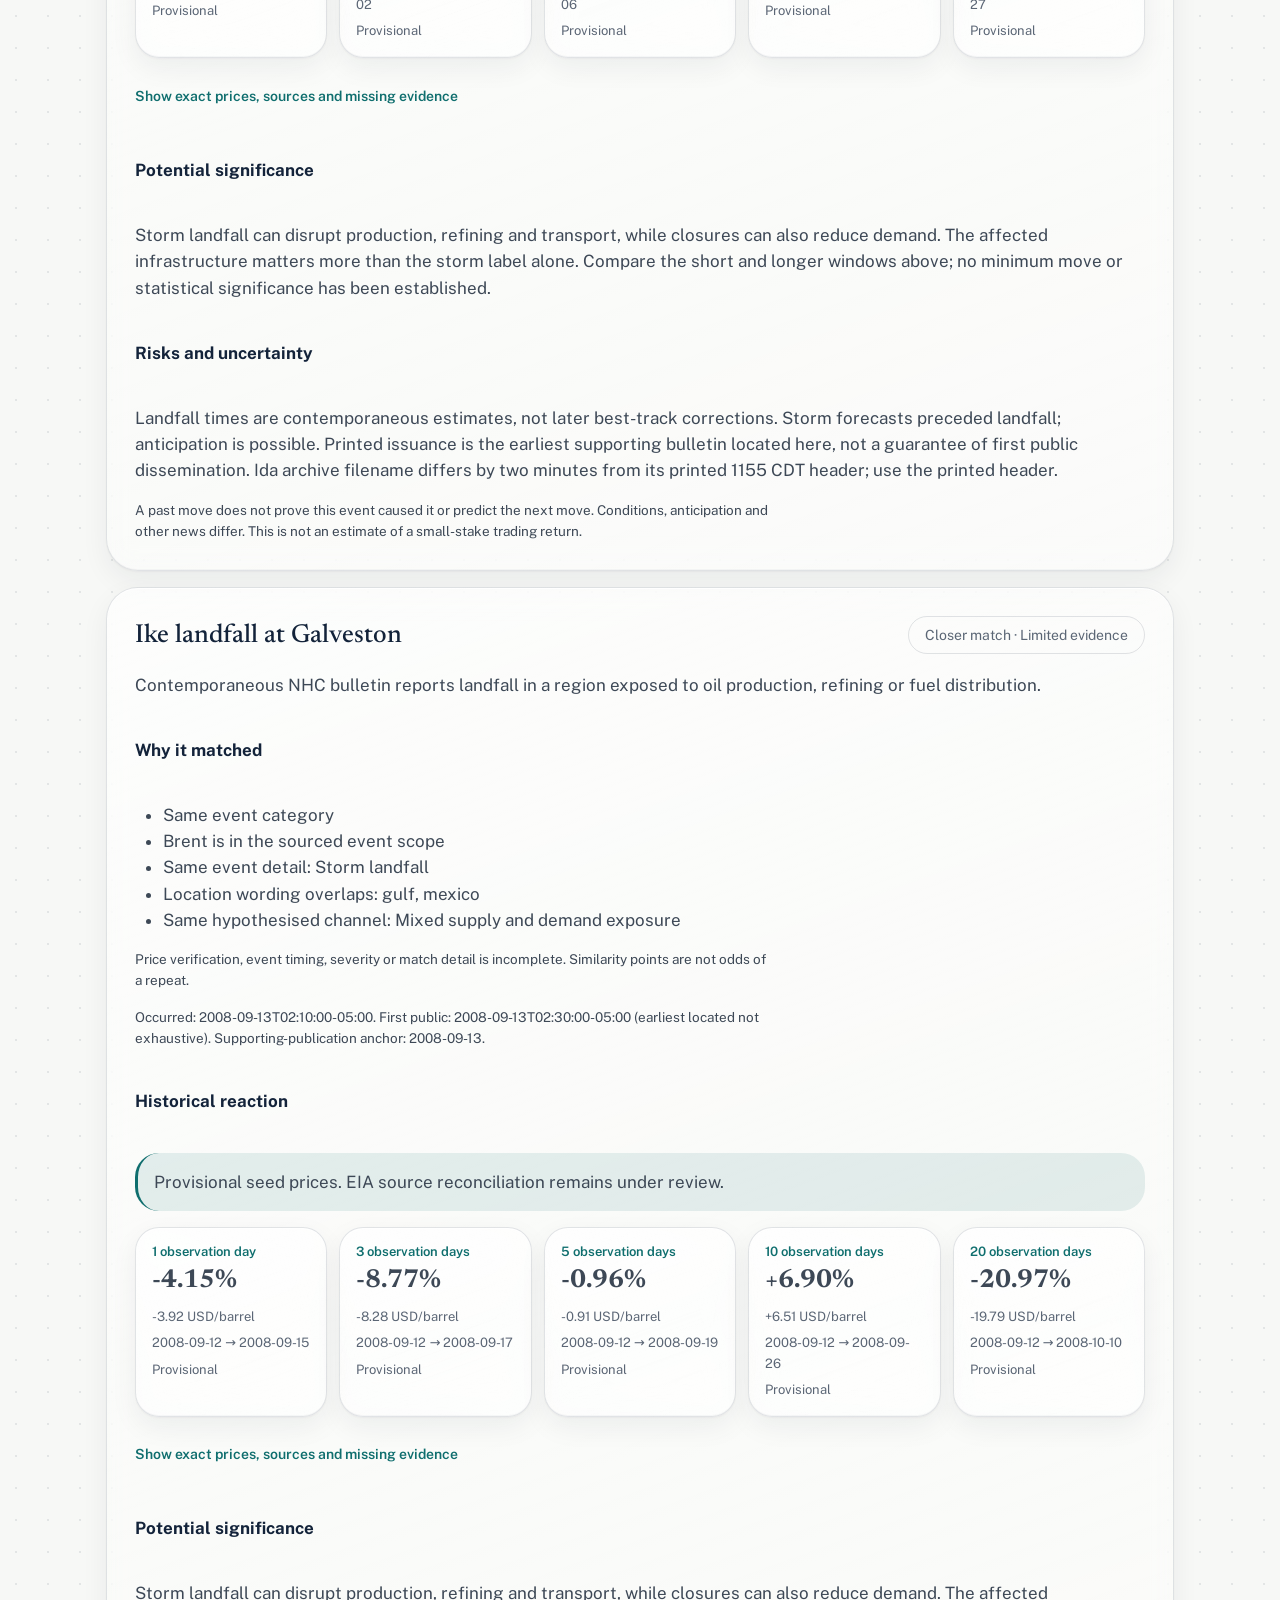
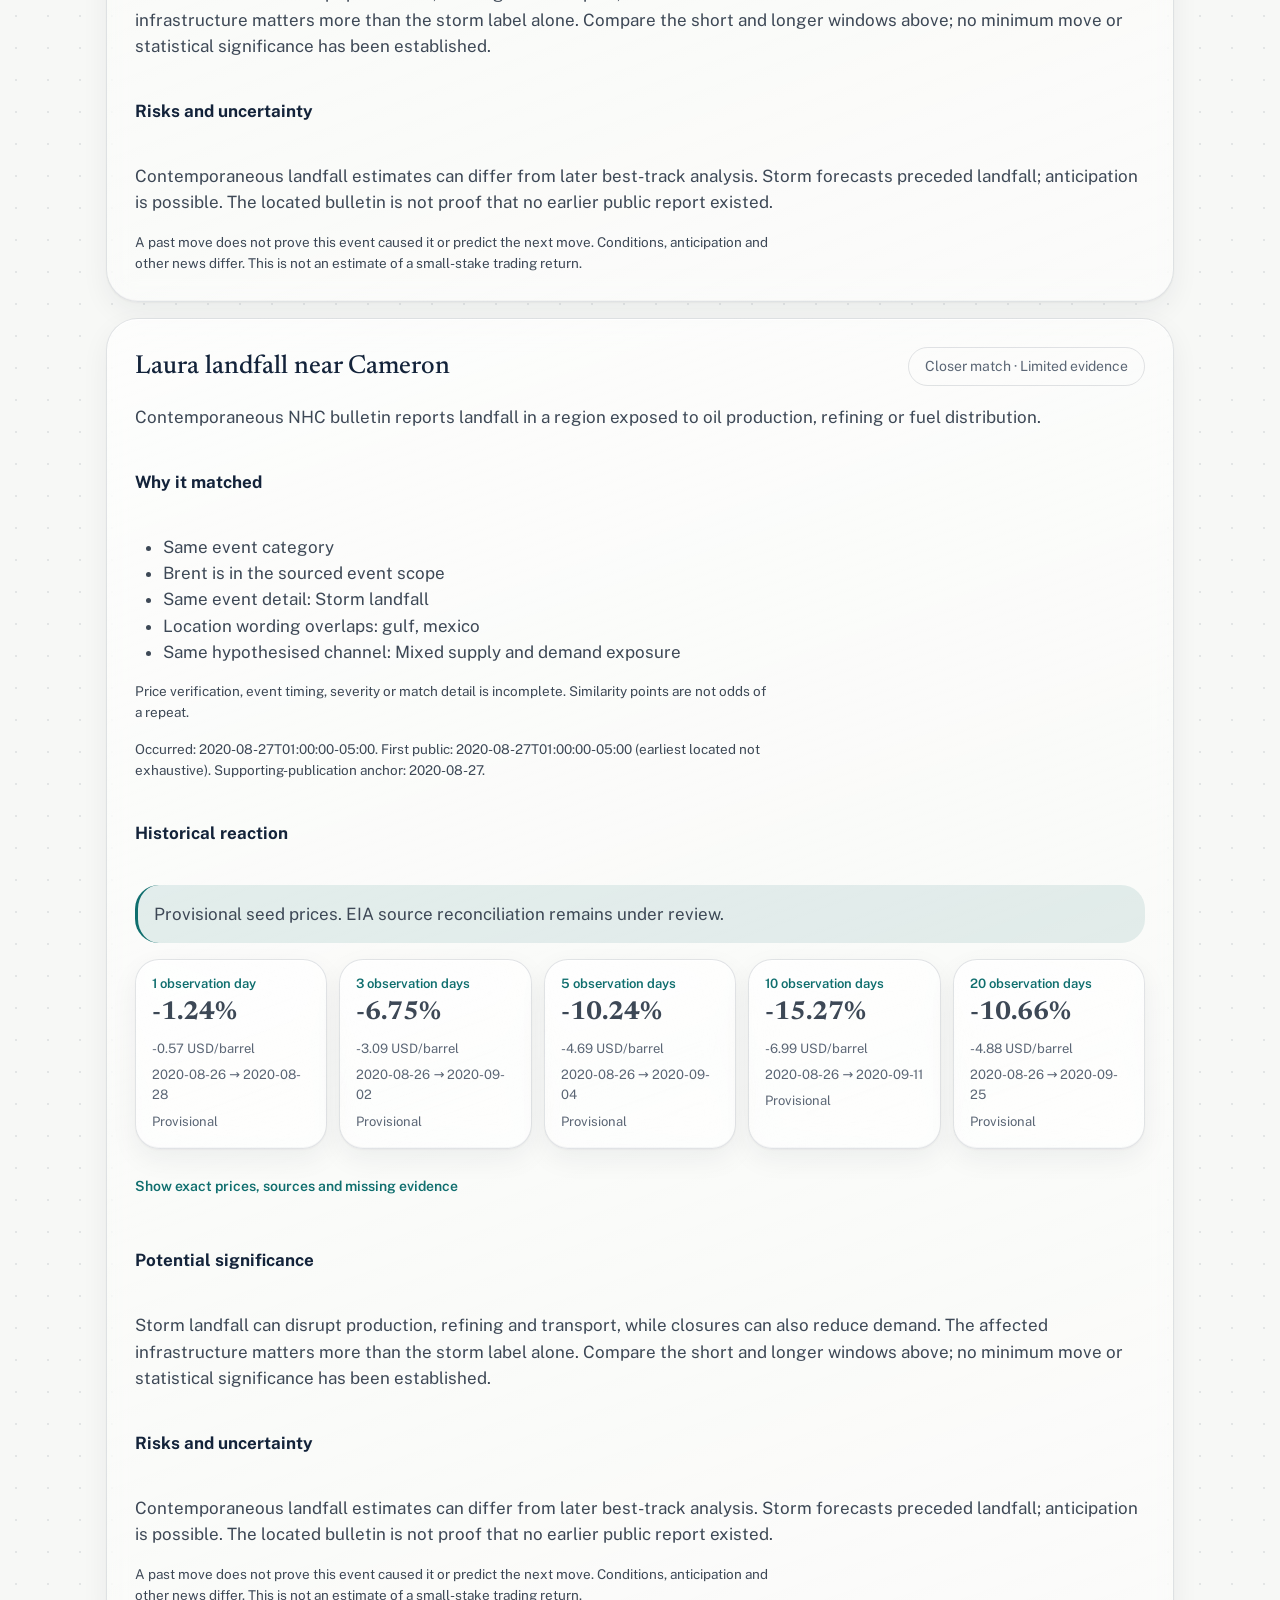
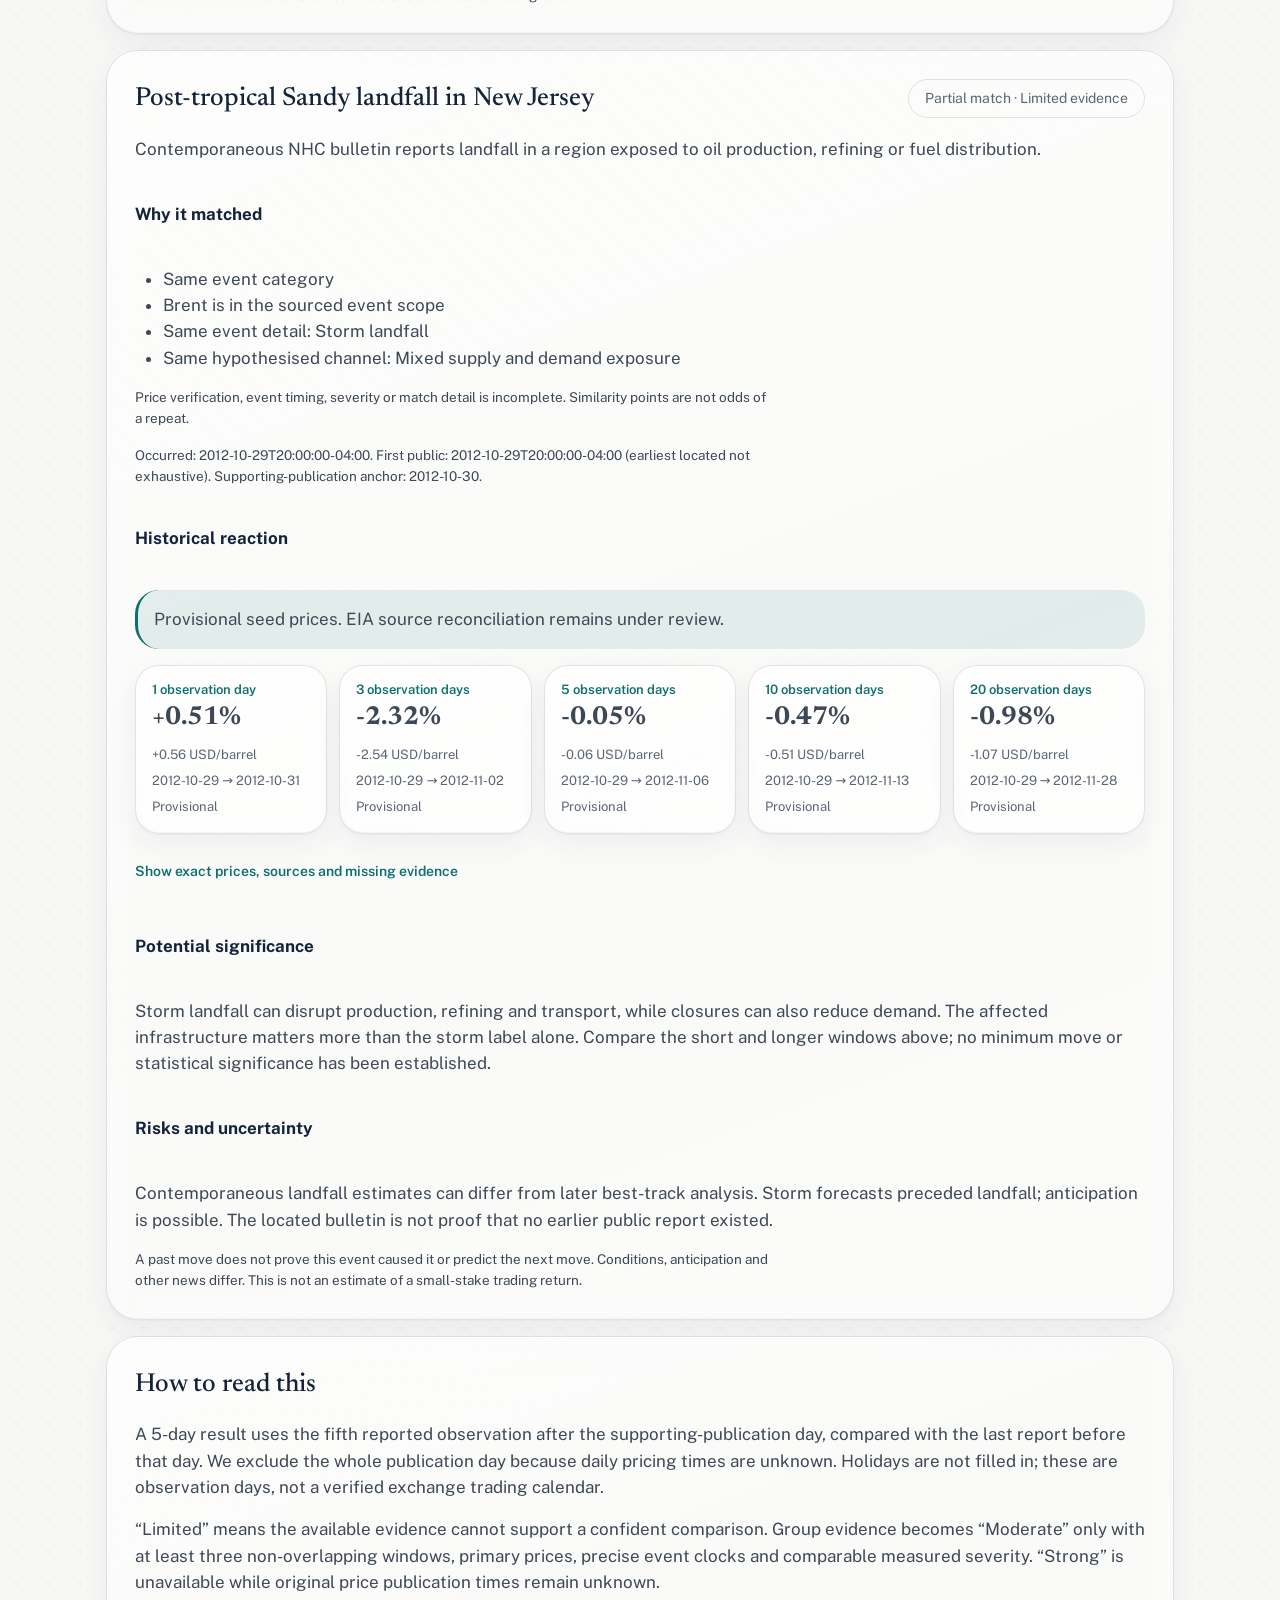
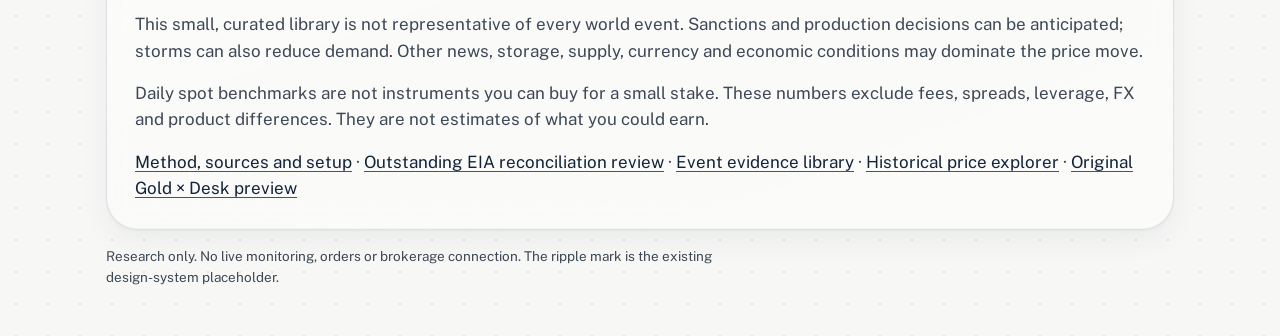
==== commit 43abb19a: "MAT-3 CMP-2: Extend matching with cohort summaries and evidence-based research priority" ====
--- a/matching/index.html
+++ b/matching/index.html
@@ -6,7 +6,7 @@
 <script type="module" src="view.mjs"></script></head>
 <body class="mr-page"><main class="mr-wrap mr-stack">
 <header class="mr-bar mr-glass"><a class="mr-brand" href="../index.html"><svg viewBox="0 0 32 32" aria-hidden="true"><circle cx="16" cy="16" r="3" fill="currentColor"/><circle cx="16" cy="16" r="8" fill="none" stroke="currentColor"/><circle cx="16" cy="16" r="13" fill="none" stroke="currentColor"/></svg>Market Ripple</a><button id="theme" class="mr-btn" type="button">Use dark mode</button></header>
-<section class="mr-panel mr-glass mr-stack"><span class="mr-label">HISTORICAL MATCHING · RESEARCH PROTOTYPE</span><h1 class="mr-hero">What happened <span class="mr-hl">last time?</span></h1><p class="mr-lead">Describe an event, then explore comparable events and what oil prices actually did afterwards. Start with the evidence, not a prediction.</p><p id="verification" class="notice" role="status">Loading source verification…</p></section>
+<section class="mr-panel mr-glass mr-stack"><span class="mr-label">Historical matching research</span><h1 class="mr-hero">What happened <span class="mr-hl">last time?</span></h1><p class="mr-lead">Describe an event, then explore comparable events and what oil prices actually did afterwards. Start with the evidence, not a prediction.</p><p id="verification" class="notice" role="status">Loading source verification…</p></section>
 <section class="mr-panel mr-glass mr-stack" aria-labelledby="input-title"><h2 id="input-title">1. What has happened?</h2>
 <label>Start with a historical example <select id="example"><option value="">Enter my own current or hypothetical event</option></select></label>
 <p class="mr-note">Examples use their historical public-information date and exclude themselves and later events. Your description stays in this browser. Text is a label; choose the structured details below to change matching.</p>
@@ -15,13 +15,22 @@
 <div class="fields"><label>Event category <select id="category"></select></label><label>Market affected <select id="market"><option value="brent">Brent crude · USD/barrel</option><option value="wti">WTI crude · USD/barrel</option></select></label>
 <label>Occurrence date <input id="occurred" type="date" required></label><label>Information public by (date) <input id="public" type="date" required></label>
 <label>Location, if known <input id="location" maxlength="160" value="Gulf of Mexico"></label><label>Event detail <select id="mechanism"></select></label>
-<label>Severity of your event <select id="severity"><option value="">Unknown / not comparable</option><option value="low">Low · your description only</option><option value="moderate">Moderate · your description only</option><option value="high">High · your description only</option></select></label></div>
-<p class="mr-note">The library has no comparable severity scale. Severity is recorded as your input but earns no matching points. Announcement dates may precede an event taking effect.</p>
+<label>Likely supply or demand channel <select id="impact"></select></label><label id="wind-control">Advisory wind speed, if known (mph) <input id="wind" type="number" min="0" max="250" placeholder="Unknown"></label></div>
+<p class="mr-note">Storm severity compares documented advisory wind speeds only. Other severity stays unknown. Supply/demand channels are hypotheses, not measured effects or predictions. Announcement dates may precede implementation.</p>
 <label class="check"><input id="verified-only" type="checkbox"> Show price numbers only when sourced directly from EIA</label>
 <button class="mr-btn mr-btn-primary" type="submit">Find historical matches</button></form>
 <p id="error" role="alert"></p></section>
-<section aria-labelledby="results-title" class="mr-stack"><h2 id="results-title">2. Historical matches</h2><p id="summary" role="status" aria-live="polite">Loading the event library…</p><p class="mr-note">Closest structured matches come first. Price direction and size never influence the ranking. A historical reaction is not proof of cause, a probability or a recommendation to trade.</p><div id="results" class="mr-stack"></div></section>
-<section class="mr-panel mr-glass mr-stack"><h2>How to read this</h2><p>A 7-day result uses the seventh reported observation after the supporting-publication day, compared with the last report before that day. We exclude the whole publication day because daily pricing times are unknown. Holidays are not filled in; these are observation days, not a verified exchange trading calendar.</p><p>“Limited” means the available evidence cannot support a confident comparison. “Moderate” requires closer details, location overlap, primary prices and minute-level event evidence. “Strong” is unavailable while severity and original price publication times are unverified.</p><p>This small, curated library is not representative of every world event. Sanctions and production decisions can be anticipated; storms can also reduce demand. Other news, storage, supply, currency and economic conditions may dominate the price move.</p><p>Daily spot benchmarks are not instruments you can buy for a small stake. These numbers exclude fees, spreads, leverage, FX and product differences. They are not estimates of what you could earn.</p><p><a href="README.md">Method, sources and setup</a> · <a href="validation-report.json">Download the validation report</a> · <a href="../event-research.html">Event evidence library</a> · <a href="../history.html">Historical price explorer</a> · <a href="../preview/gold-desk/">Original Gold × Desk preview</a></p></section>
+<section id="cohort-panel" class="mr-panel mr-glass mr-stack" aria-labelledby="cohort-title">
+<h2 id="cohort-title">2. What happened across comparable events?</h2>
+<label>Price window <select id="summary-horizon"><option value="1">1 observation day</option><option value="3">3 observation days</option><option value="5" selected>5 observation days</option><option value="10">10 observation days</option><option value="20">20 observation days</option></select></label>
+<p id="cohort-count" role="status" aria-live="polite"></p><p id="cohort-explanation"></p><div id="cohort-figures" class="mr-figures"></div>
+<p id="cohort-warning" class="notice"></p><p class="mr-note">A median is the middle historical result. Up/down counts describe this selected sample, not the chance of a future rise or fall. Reported observation days are a provisional proxy for trading days; no exchange calendar or original price-publication times have been verified.</p>
+<details class="mr-disclosure"><summary>Show included events, exclusions and risks</summary><div id="cohort-members"></div></details>
+<h3>What to research first</h3><p class="mr-note">Brent and WTI windows are ranked by evidence, sample support, risk and a capped historical movement component. Falling and rising medians are treated equally. This is research priority, not predicted gain. Choose a row to see its full sample and risks.</p>
+<div class="mr-table-scroll"><table class="mr-table"><thead><tr><th>Explore</th><th>Evidence</th><th>Windows</th><th>Median</th><th>Observed range</th><th>Risks</th></tr></thead><tbody id="opportunities"></tbody></table></div>
+</section>
+<section aria-labelledby="results-title" class="mr-stack"><h2 id="results-title">3. Why these historical events match</h2><p id="summary" role="status" aria-live="polite">Loading the event library…</p><p class="mr-note">Closest structured matches come first. Price direction and size never influence the ranking. A historical reaction is not proof of cause, a probability or a recommendation to trade.</p><div id="results" class="mr-stack"></div></section>
+<section class="mr-panel mr-glass mr-stack"><h2>How to read this</h2><p>A 5-day result uses the fifth reported observation after the supporting-publication day, compared with the last report before that day. We exclude the whole publication day because daily pricing times are unknown. Holidays are not filled in; these are observation days, not a verified exchange trading calendar.</p><p>“Limited” means the available evidence cannot support a confident comparison. Group evidence becomes “Moderate” only with at least three non-overlapping windows, primary prices, precise event clocks and comparable measured severity. “Strong” is unavailable while original price publication times remain unknown.</p><p>This small, curated library is not representative of every world event. Sanctions and production decisions can be anticipated; storms can also reduce demand. Other news, storage, supply, currency and economic conditions may dominate the price move.</p><p>Daily spot benchmarks are not instruments you can buy for a small stake. These numbers exclude fees, spreads, leverage, FX and product differences. They are not estimates of what you could earn.</p><p><a href="README.md">Method, sources and setup</a> · <a href="https://github.com/Facemankev/Oil-event-replay/pull/19">Outstanding EIA reconciliation review</a> · <a href="../event-research.html">Event evidence library</a> · <a href="../history.html">Historical price explorer</a> · <a href="../preview/gold-desk/">Original Gold × Desk preview</a></p></section>
 <footer><p class="mr-note">Research only. No live monitoring, orders or brokerage connection. The ripple mark is the existing design-system placeholder.</p></footer>
-<noscript><p>This prototype needs JavaScript to compare events. Source records remain available in catalog.json.</p></noscript>
+<noscript><p>This prototype needs JavaScript to compare events. Source records remain available in cohort-catalog.json.</p></noscript>
 </main></body></html>
--- a/matching/view.css
+++ b/matching/view.css
@@ -1 +1,3 @@
 body{margin:0}h2,h3{font-family:var(--mr-display);font-weight:500;color:var(--mr-ink);margin:0}h2{font-size:var(--mr-size-heading)}h3{font-size:var(--mr-size-heading)}.mr-brand{text-decoration:none}.fields{display:grid;grid-template-columns:repeat(2,minmax(0,1fr));gap:var(--mr-space-3)}label{display:flex;flex-direction:column;gap:var(--mr-space-1);font-size:var(--mr-size-ui);font-weight:600}input,select{font:inherit;color:var(--mr-ink);background:var(--mr-solid);border:1px solid var(--mr-edge);border-radius:var(--mr-radius-tile);padding:var(--mr-space-2);min-height:44px;min-width:0;width:100%}.check{flex-direction:row;align-items:center;min-height:44px}.check input{width:22px;flex:none}.notice{padding:var(--mr-space-3);border-left:3px solid var(--mr-accent);background:var(--mr-tint);border-radius:var(--mr-radius-tile)}.match-head{display:flex;flex-wrap:wrap;justify-content:space-between;gap:var(--mr-space-3)}.match-head h3{flex:1;min-width:0}.reaction-list{display:grid;grid-template-columns:repeat(5,minmax(0,1fr));gap:var(--mr-space-2);padding:0;list-style:none;margin:0}.reaction-list .mr-tile{padding:var(--mr-space-3)}.reaction-list strong{font-family:var(--mr-display);font-size:var(--mr-size-heading);display:block}.mr-page li{color:var(--mr-body)}.mr-page p,.mr-page li,.mr-page a{overflow-wrap:anywhere}.reason-list{margin:0;padding-left:var(--mr-space-5)}.mr-table-scroll{max-height:480px}.mr-disclosure{margin:0}.mr-table{font-size:var(--mr-size-ui)}.mr-note{margin-top:0}.mr-badge{align-self:flex-start}.mr-btn{align-self:flex-start}.details-grid{display:grid;grid-template-columns:1fr 1fr;gap:var(--mr-space-3)}#error{color:var(--mr-down)}@media(max-width:900px){.reaction-list{grid-template-columns:repeat(3,minmax(0,1fr))}}@media(max-width:640px){.fields,.details-grid{grid-template-columns:1fr}.reaction-list{grid-template-columns:repeat(2,minmax(0,1fr))}.mr-hero{font-size:var(--mr-size-figure)}}
+
+[hidden]{display:none!important}#cohort-figures .mr-figure{font-size:var(--mr-size-heading);overflow-wrap:anywhere}#opportunities td{vertical-align:top}#opportunities .mr-btn{white-space:nowrap}#cohort-panel h4{margin-block:var(--mr-space-3)}
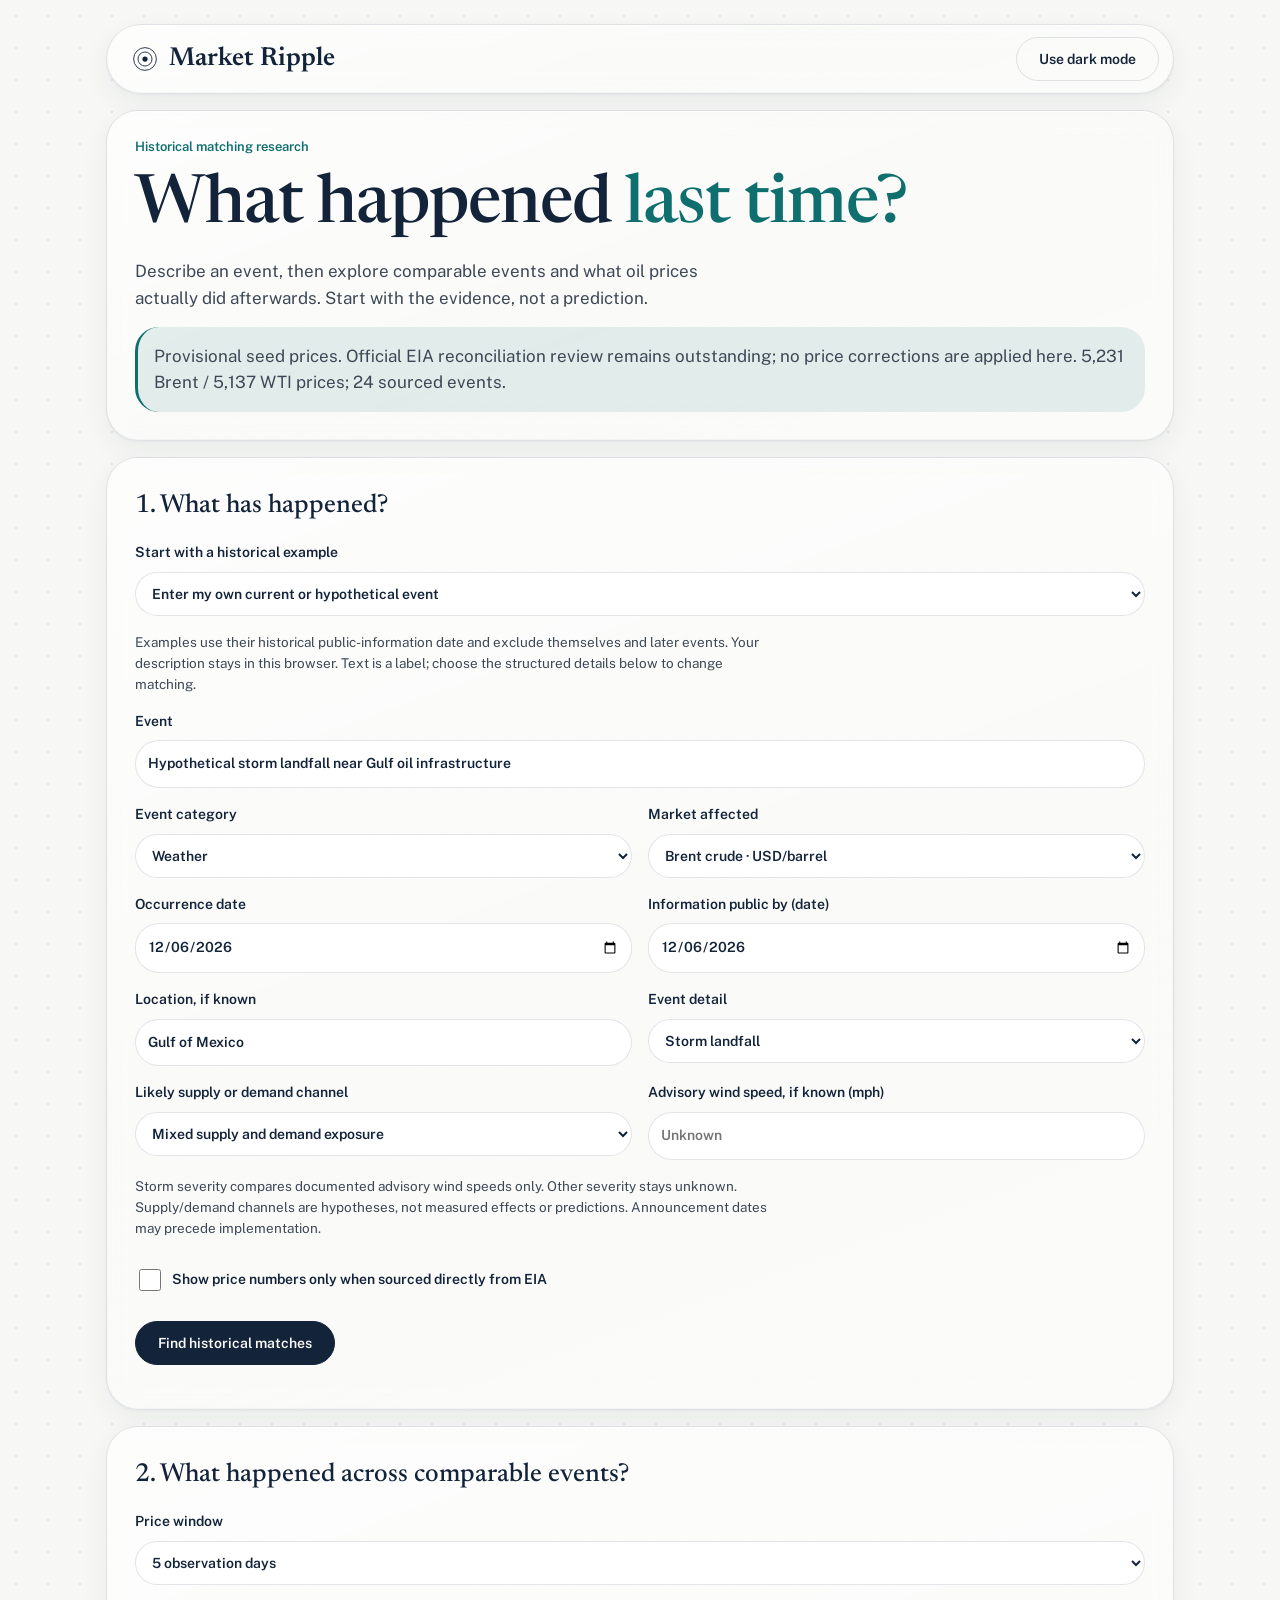
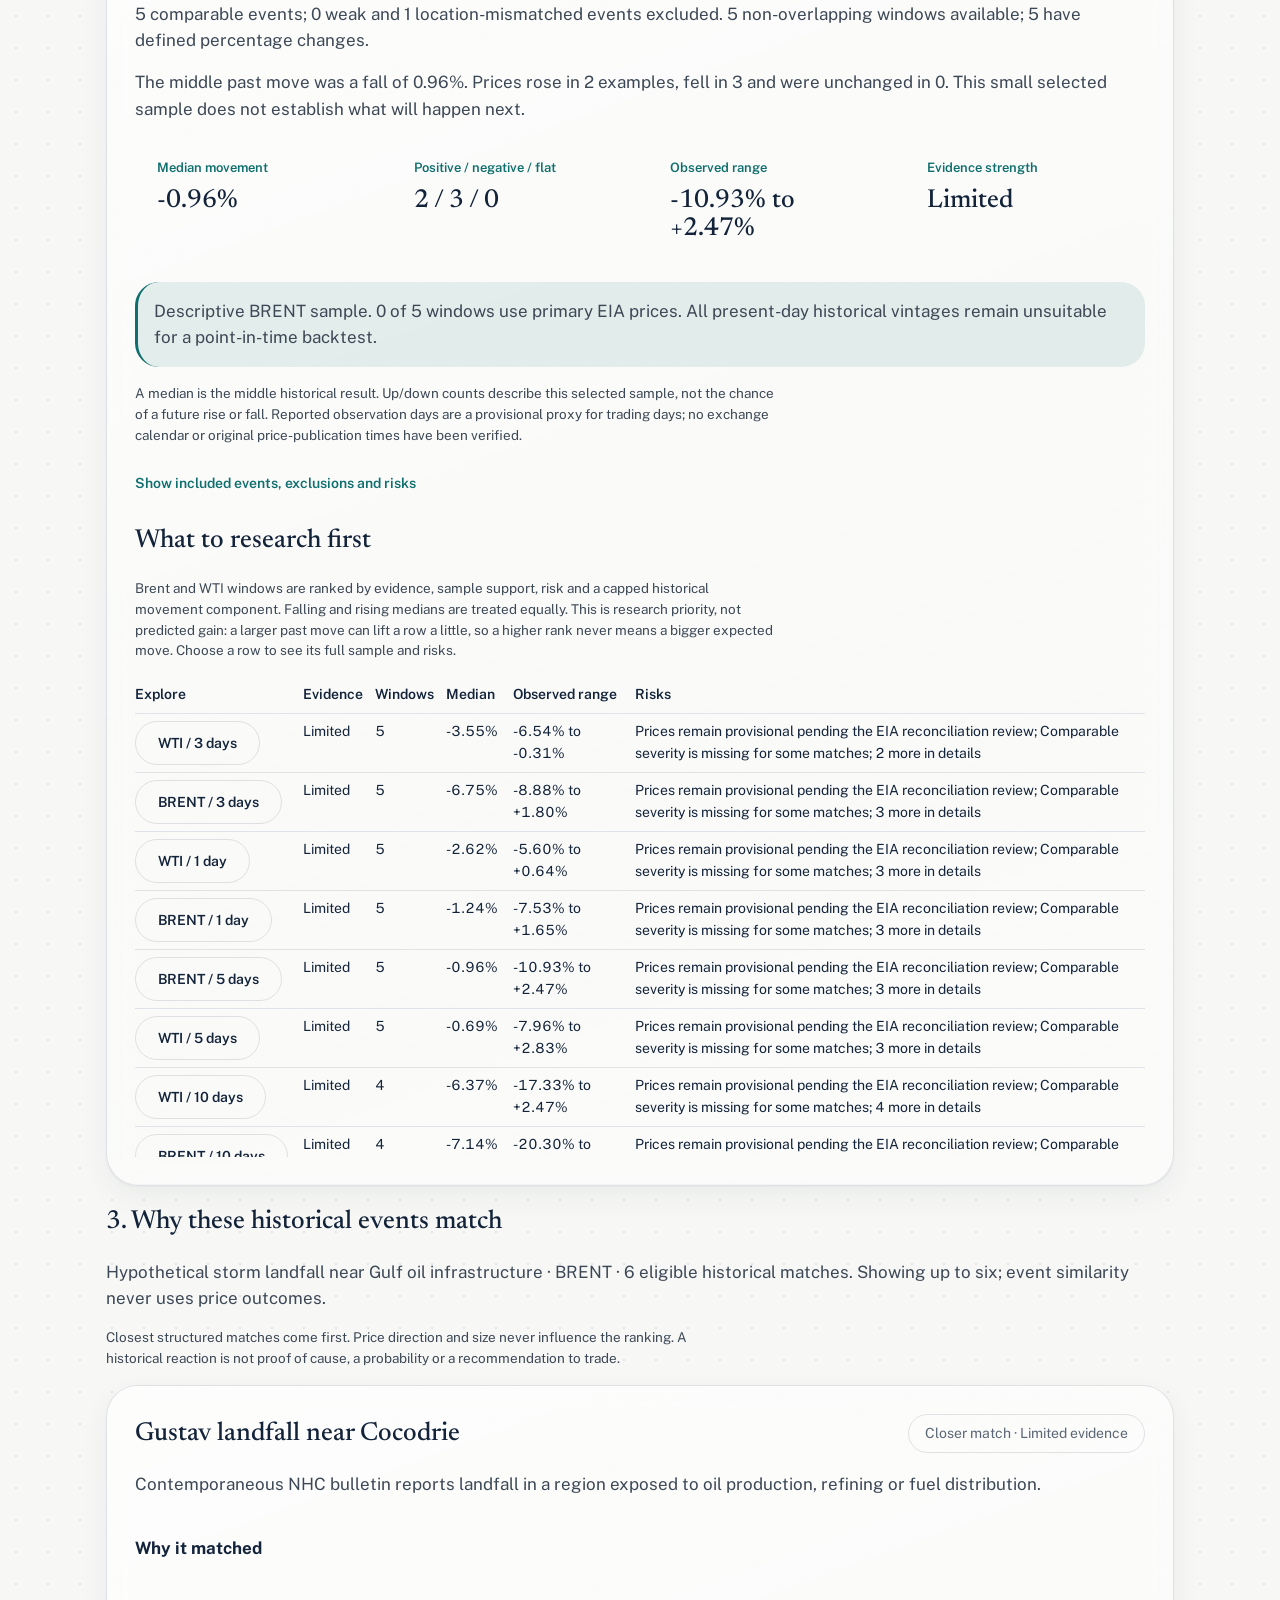
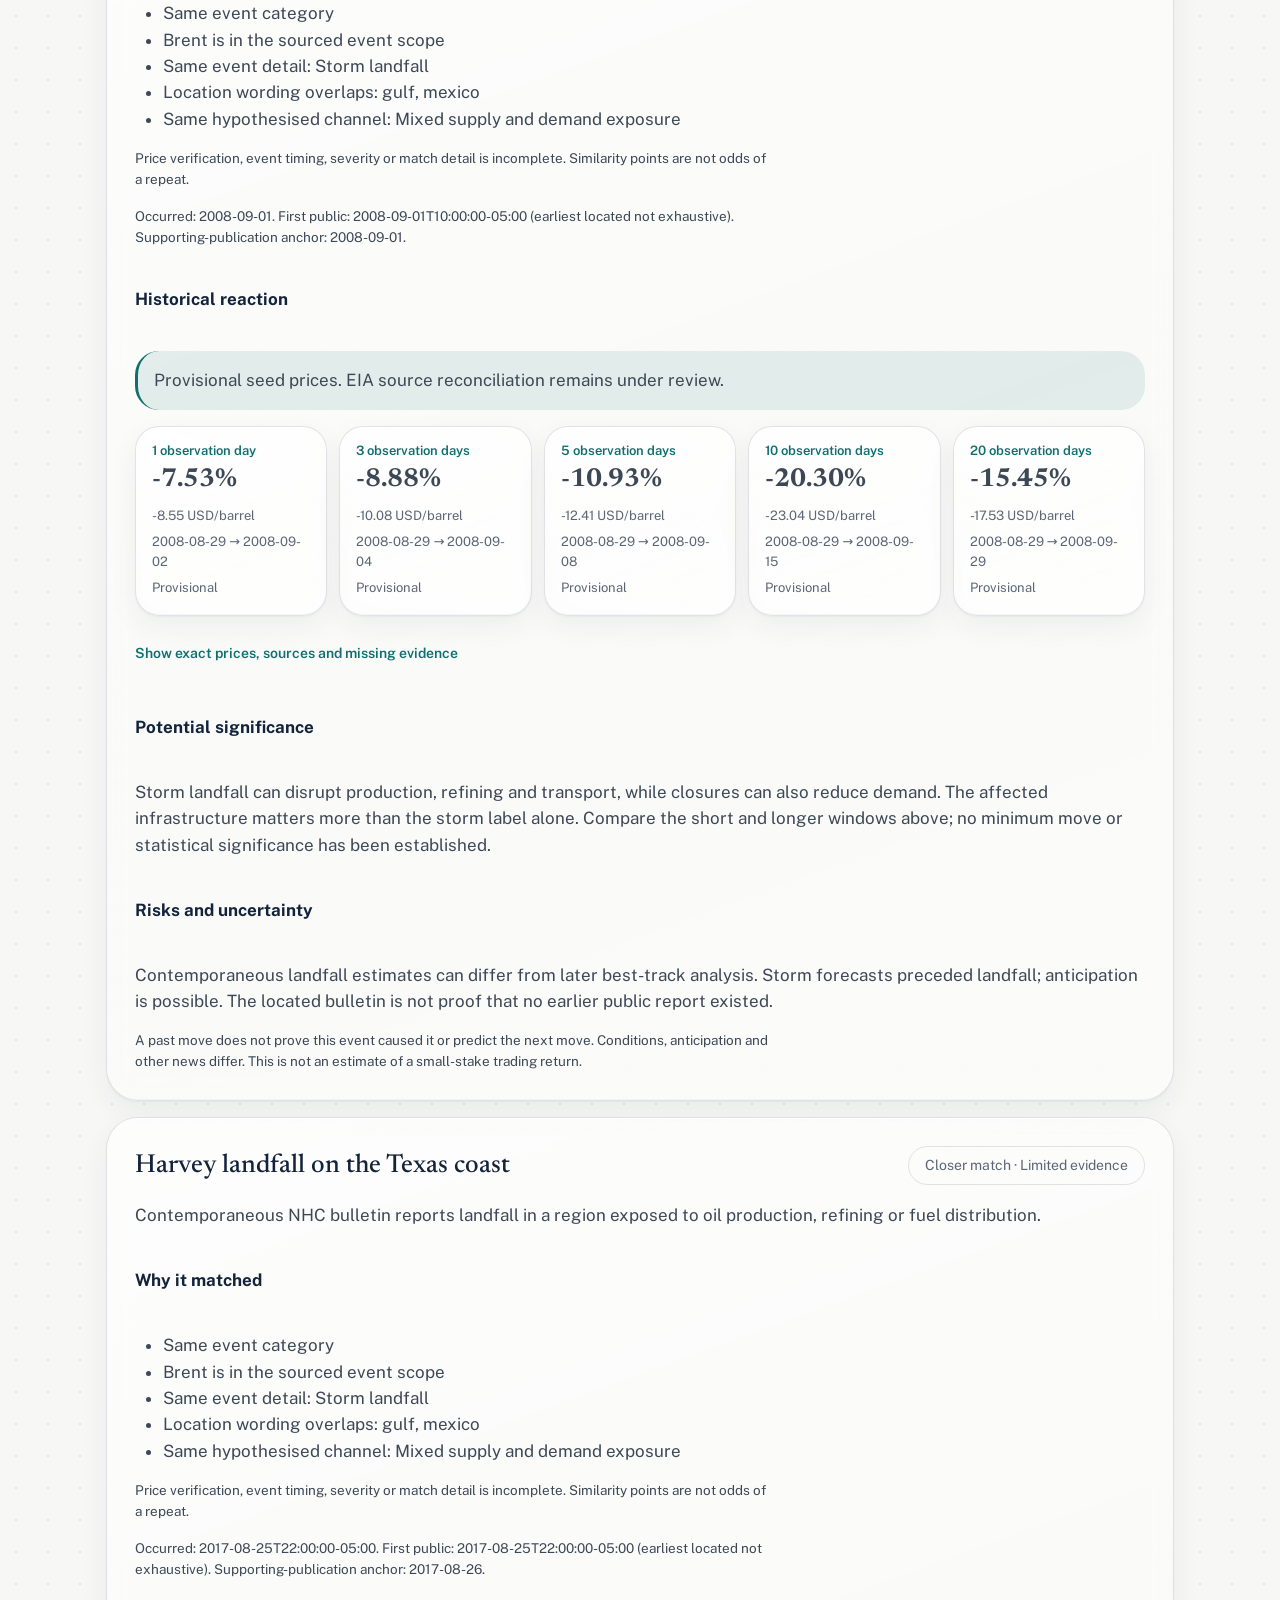
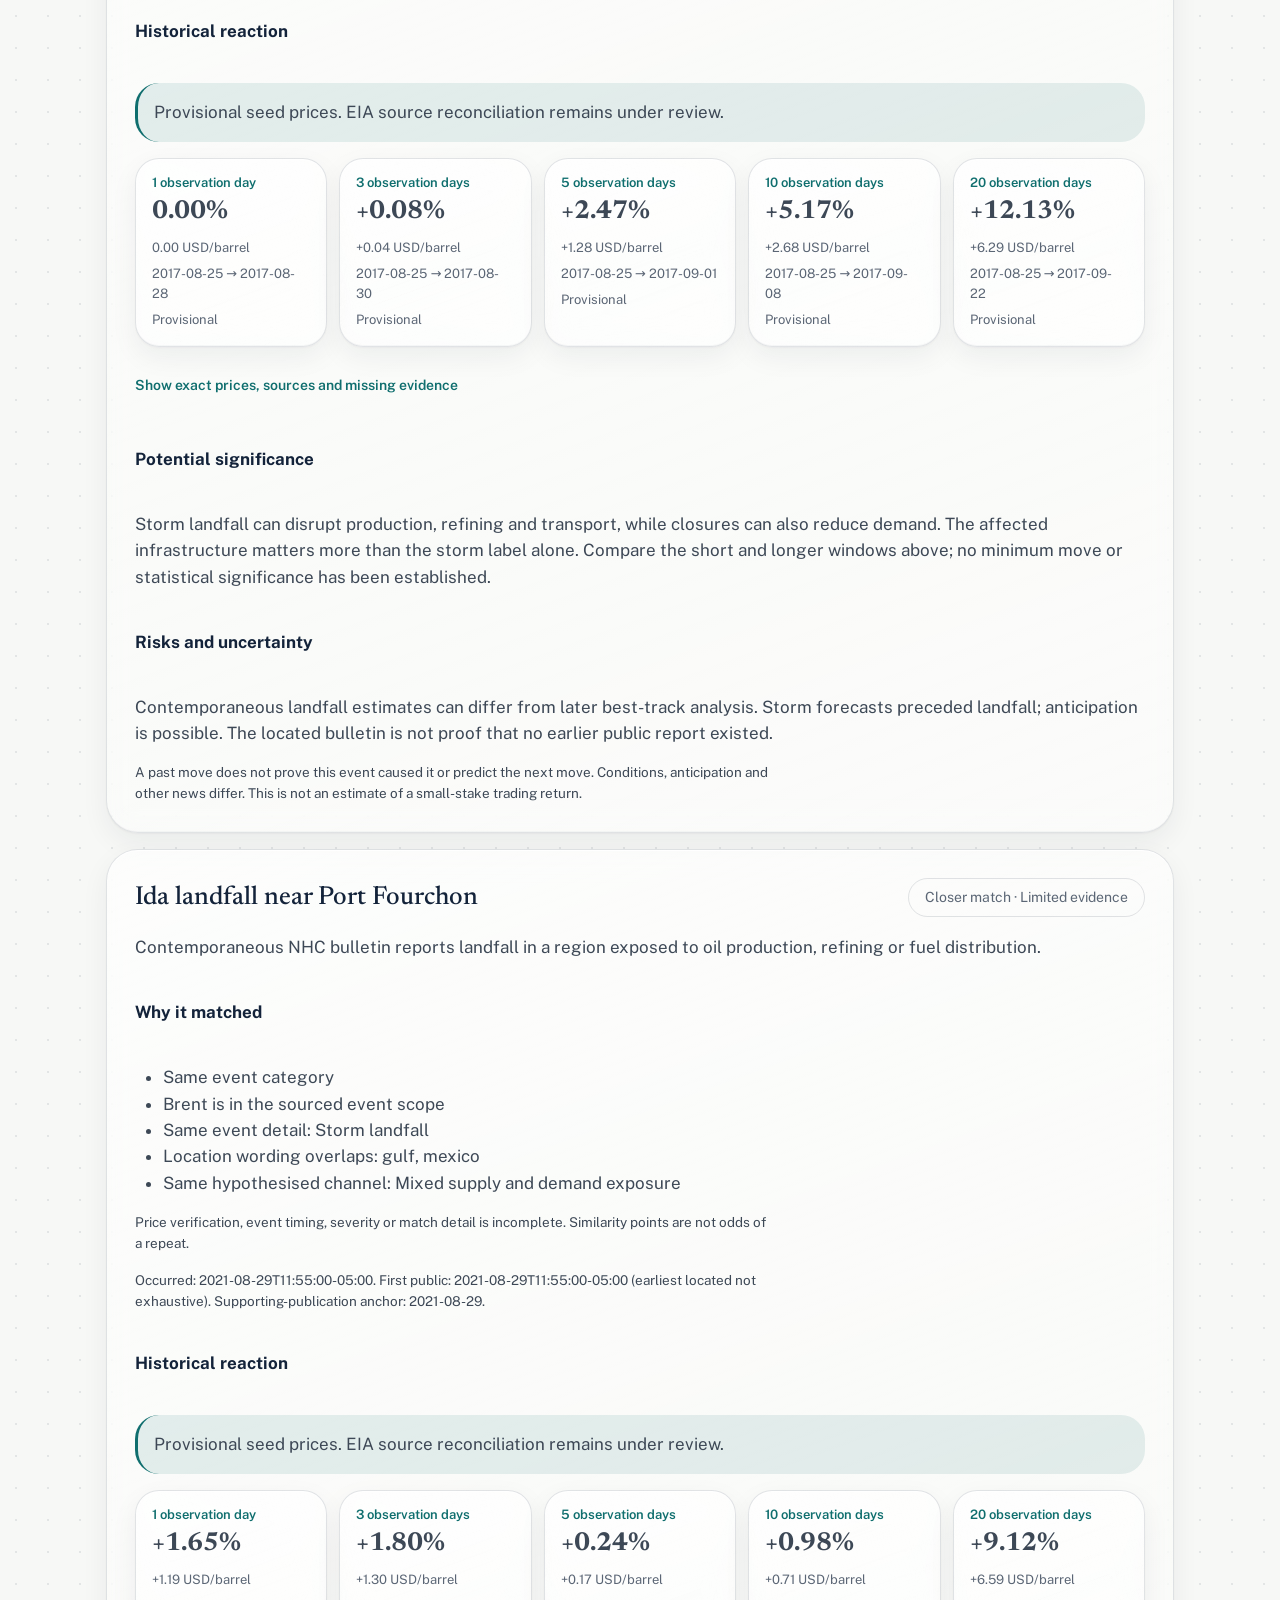
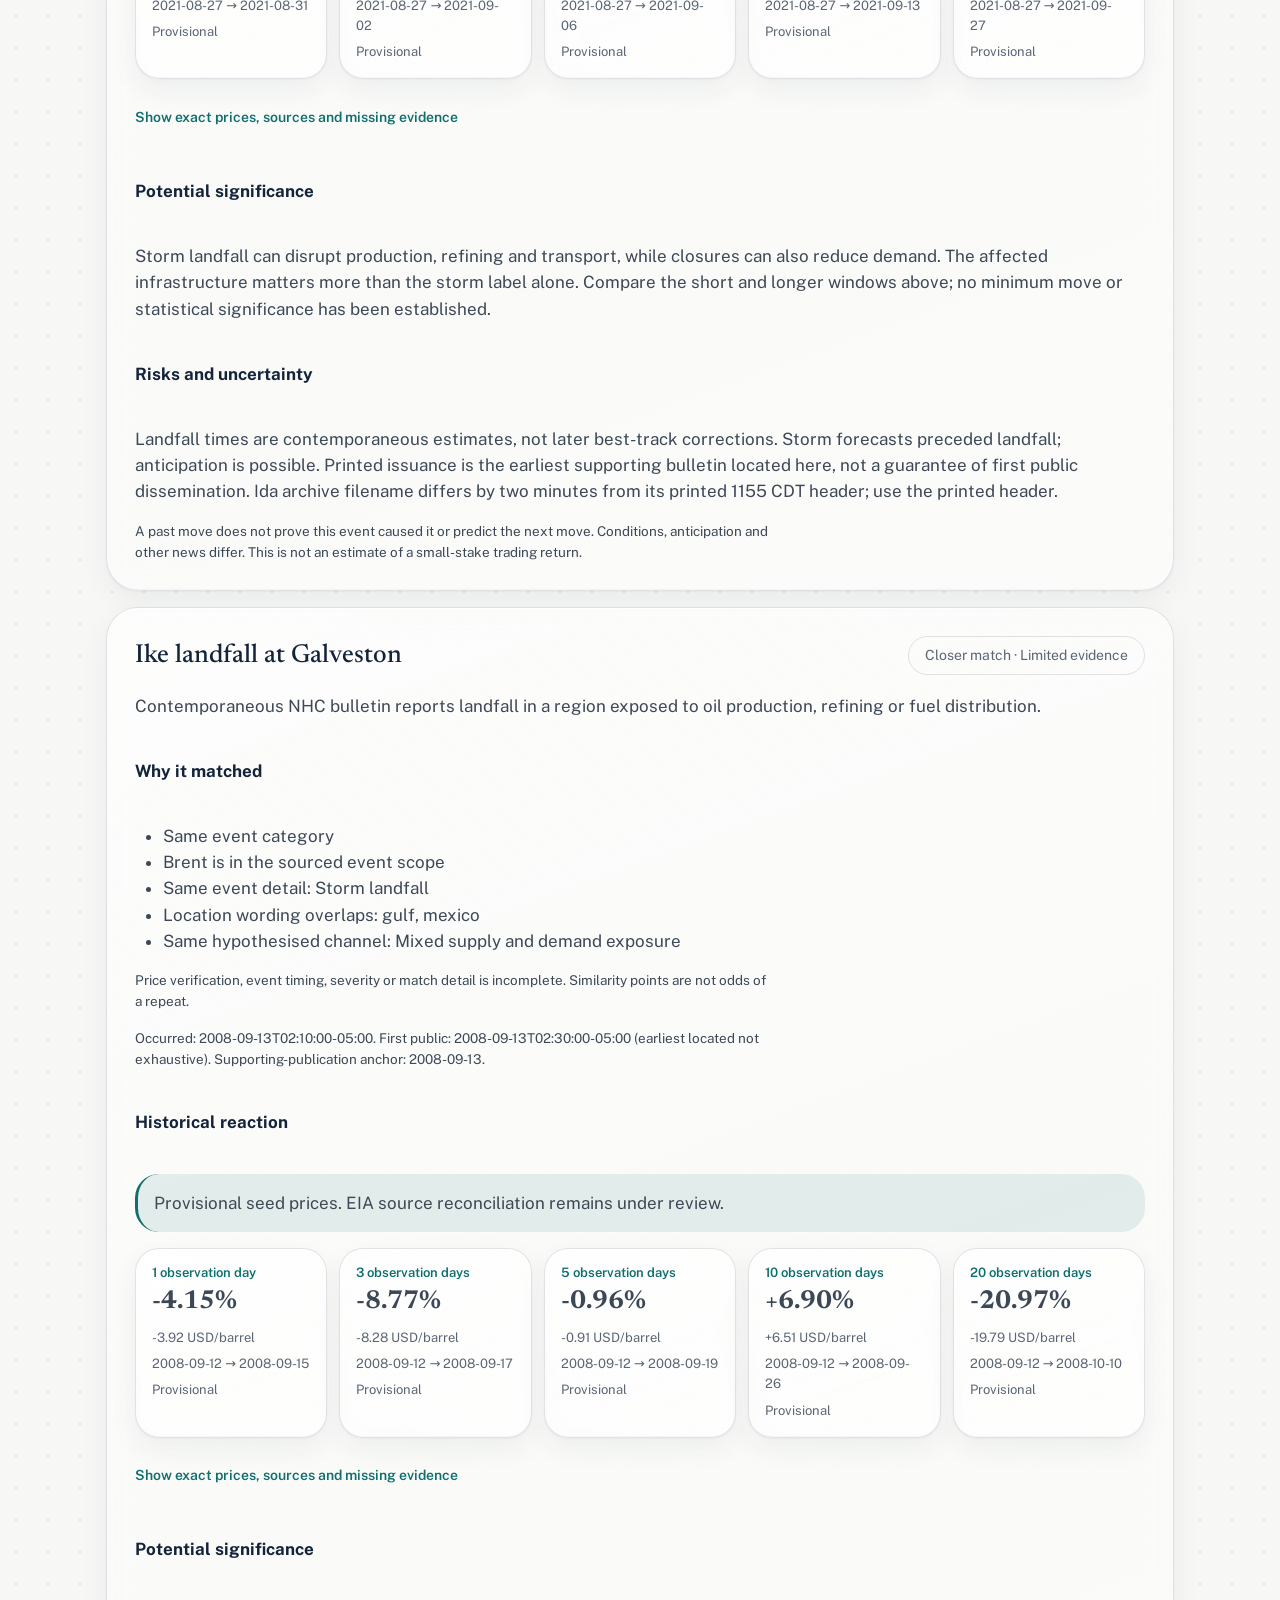
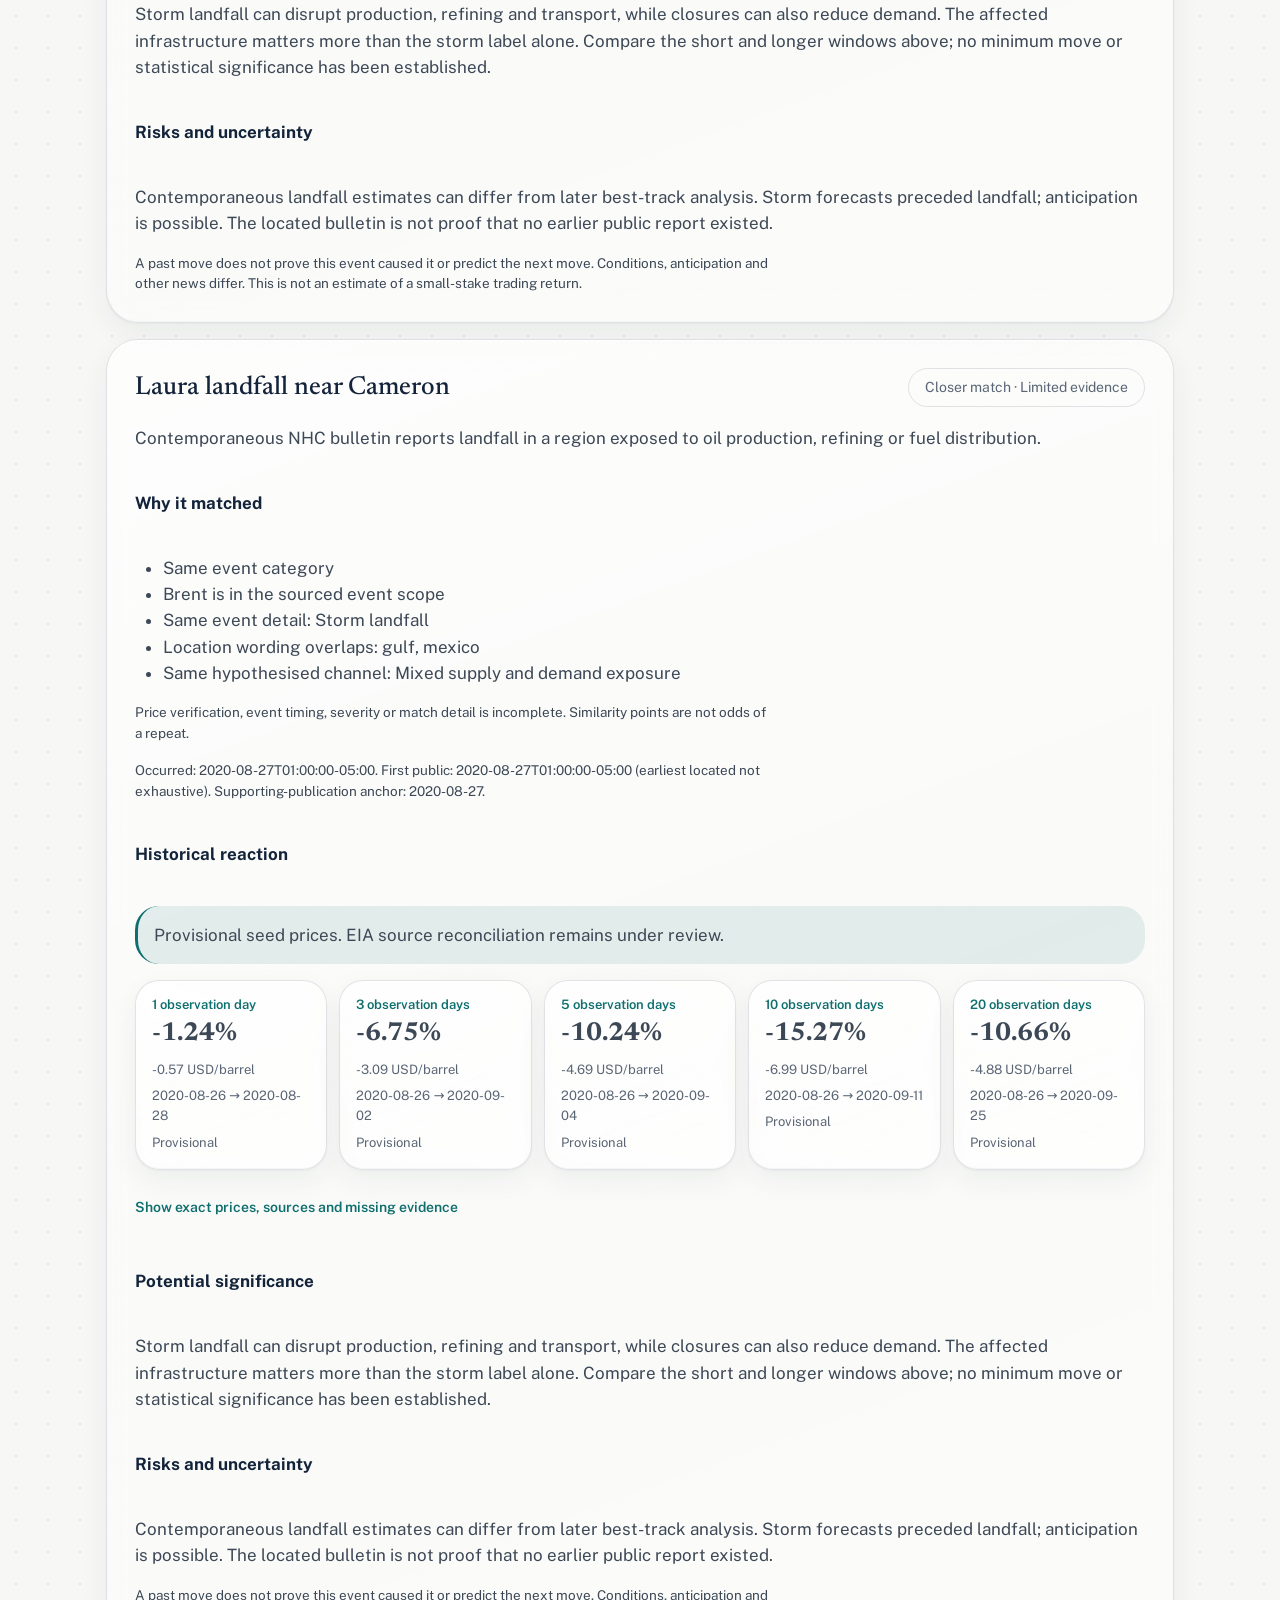
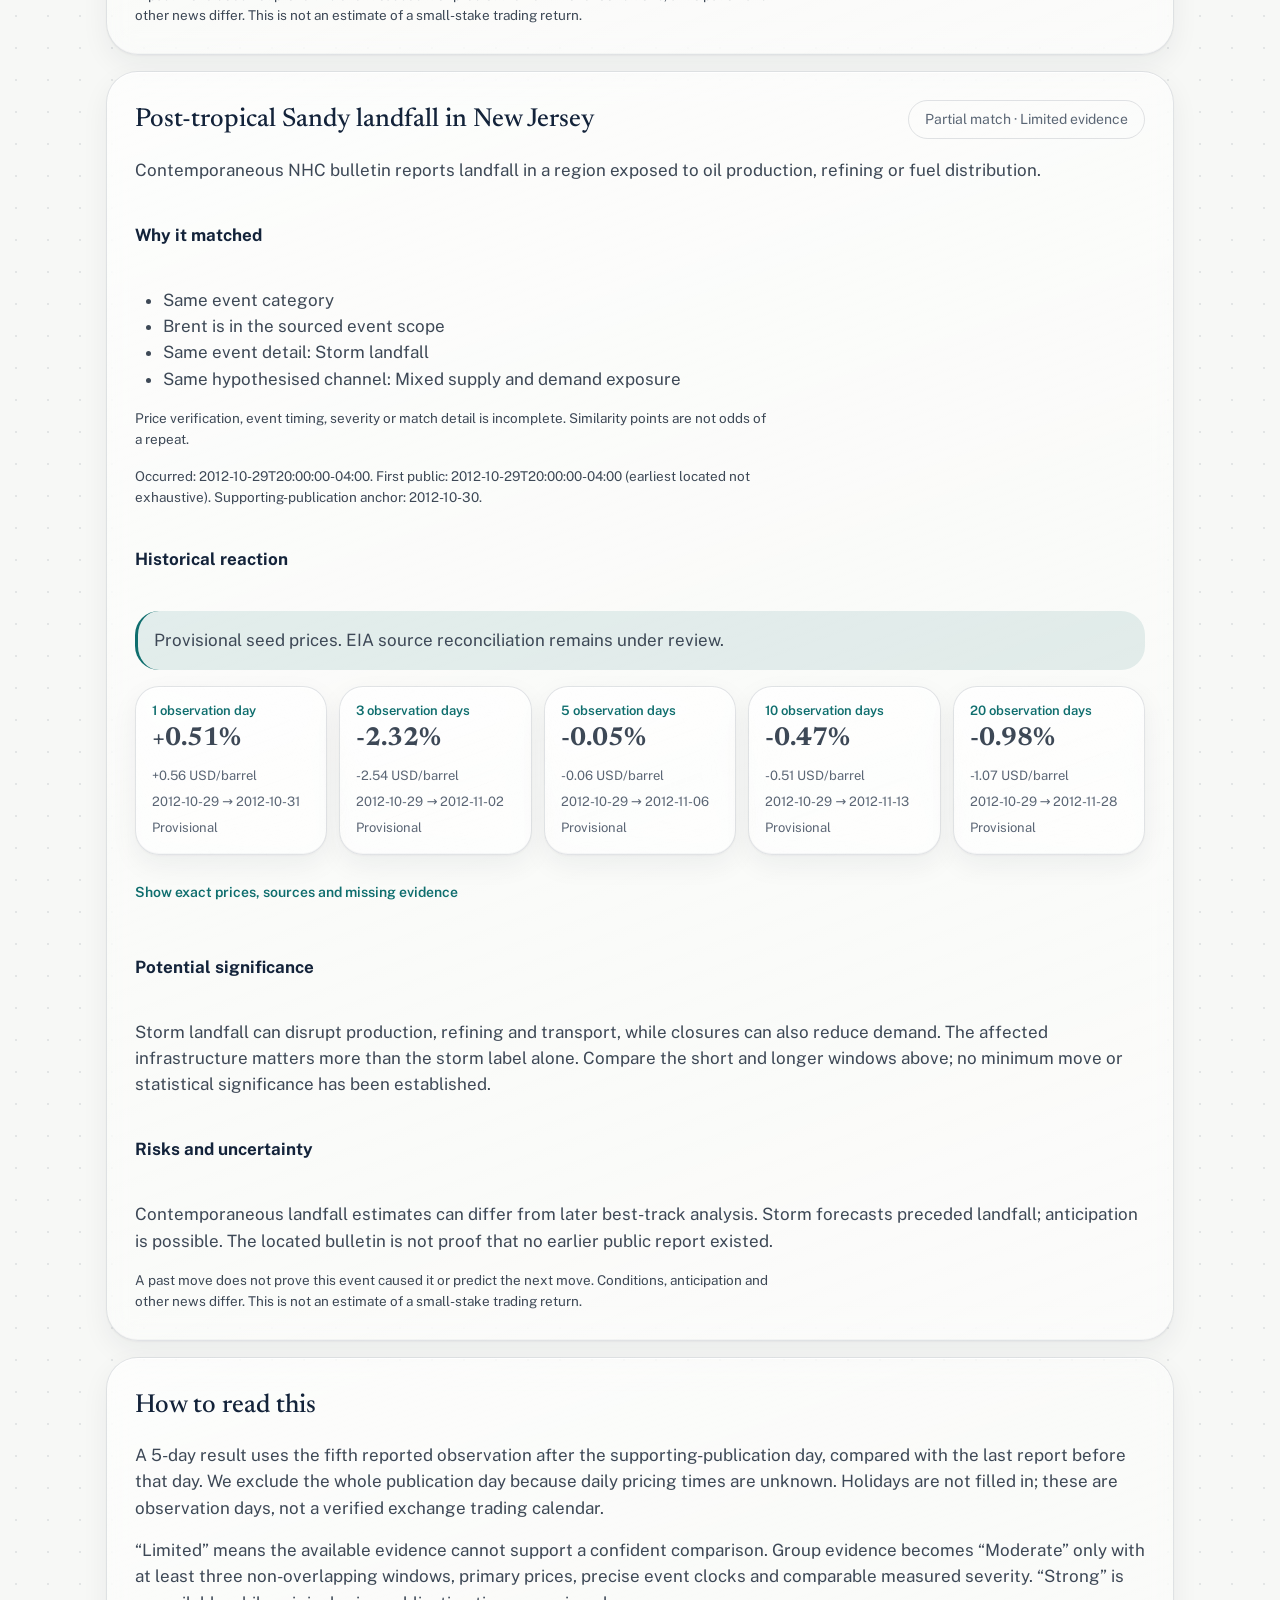
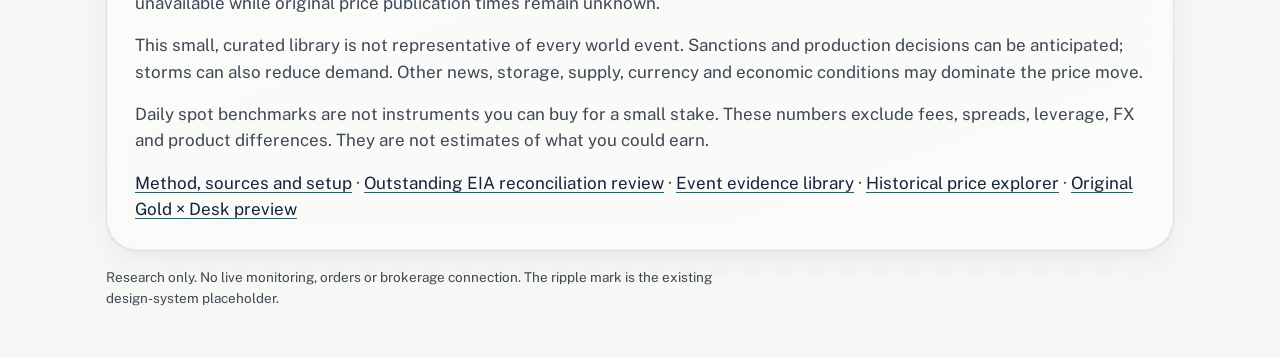
==== commit 46ef646f: "MAT-3: Fix "1 days" label and explain the research ranking From Brendan's review of PR #20: the rank" ====
--- a/matching/index.html
+++ b/matching/index.html
@@ -26,7 +26,7 @@
 <p id="cohort-count" role="status" aria-live="polite"></p><p id="cohort-explanation"></p><div id="cohort-figures" class="mr-figures"></div>
 <p id="cohort-warning" class="notice"></p><p class="mr-note">A median is the middle historical result. Up/down counts describe this selected sample, not the chance of a future rise or fall. Reported observation days are a provisional proxy for trading days; no exchange calendar or original price-publication times have been verified.</p>
 <details class="mr-disclosure"><summary>Show included events, exclusions and risks</summary><div id="cohort-members"></div></details>
-<h3>What to research first</h3><p class="mr-note">Brent and WTI windows are ranked by evidence, sample support, risk and a capped historical movement component. Falling and rising medians are treated equally. This is research priority, not predicted gain. Choose a row to see its full sample and risks.</p>
+<h3>What to research first</h3><p class="mr-note">Brent and WTI windows are ranked by evidence, sample support, risk and a capped historical movement component. Falling and rising medians are treated equally. This is research priority, not predicted gain: a larger past move can lift a row a little, so a higher rank never means a bigger expected move. Choose a row to see its full sample and risks.</p>
 <div class="mr-table-scroll"><table class="mr-table"><thead><tr><th>Explore</th><th>Evidence</th><th>Windows</th><th>Median</th><th>Observed range</th><th>Risks</th></tr></thead><tbody id="opportunities"></tbody></table></div>
 </section>
 <section aria-labelledby="results-title" class="mr-stack"><h2 id="results-title">3. Why these historical events match</h2><p id="summary" role="status" aria-live="polite">Loading the event library…</p><p class="mr-note">Closest structured matches come first. Price direction and size never influence the ranking. A historical reaction is not proof of cause, a probability or a recommendation to trade.</p><div id="results" class="mr-stack"></div></section>
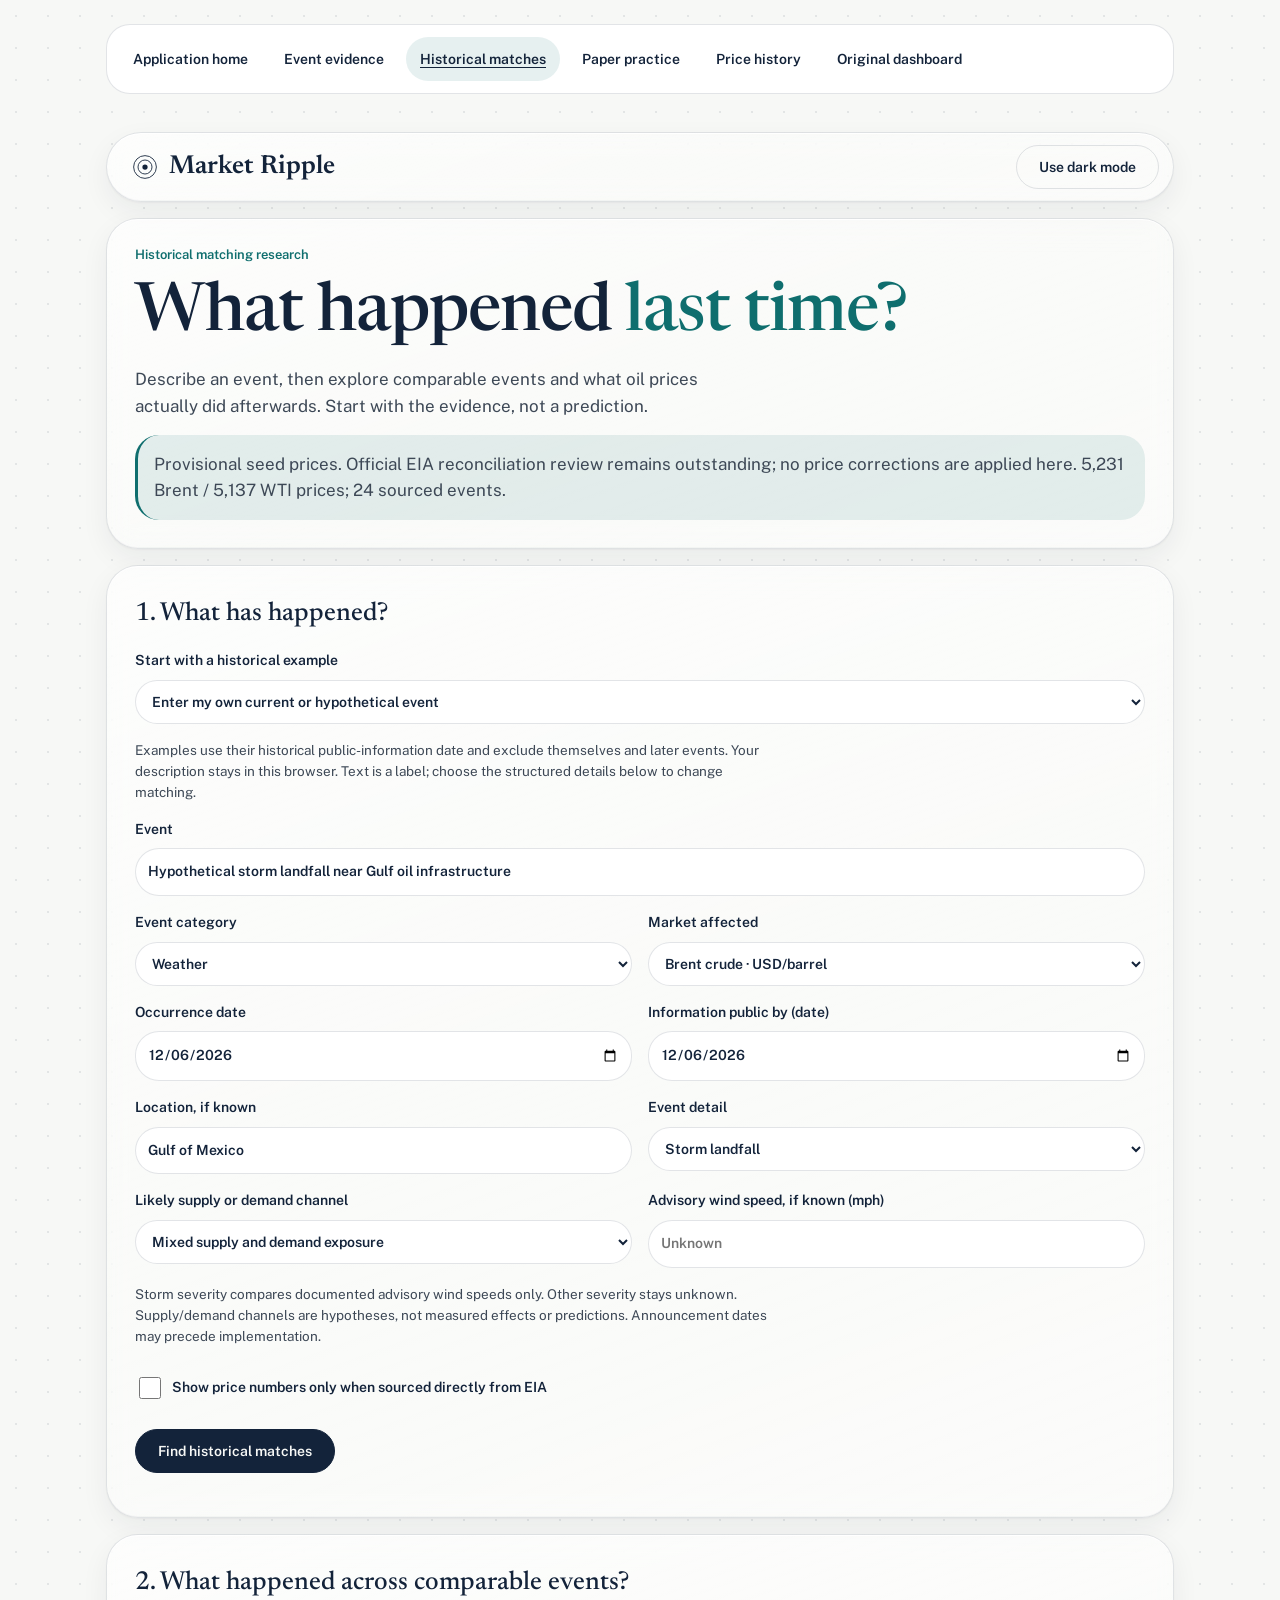
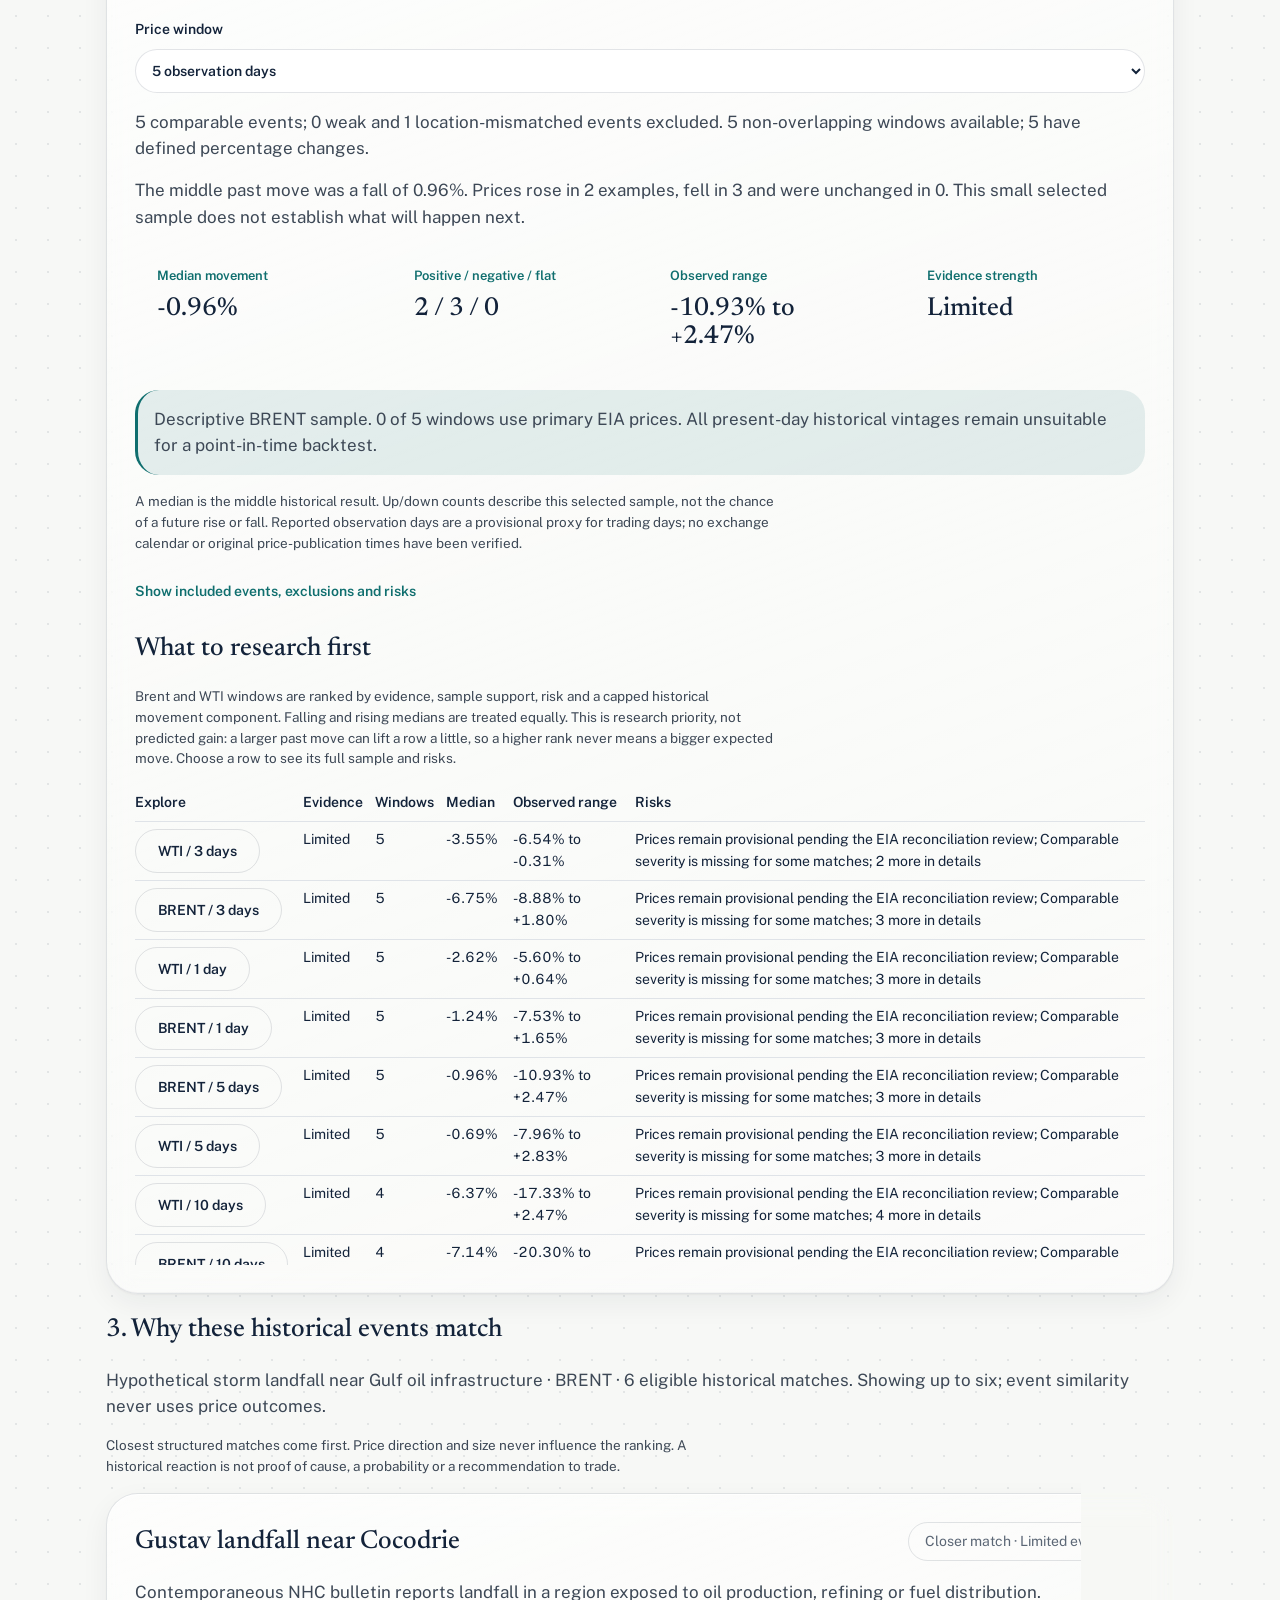
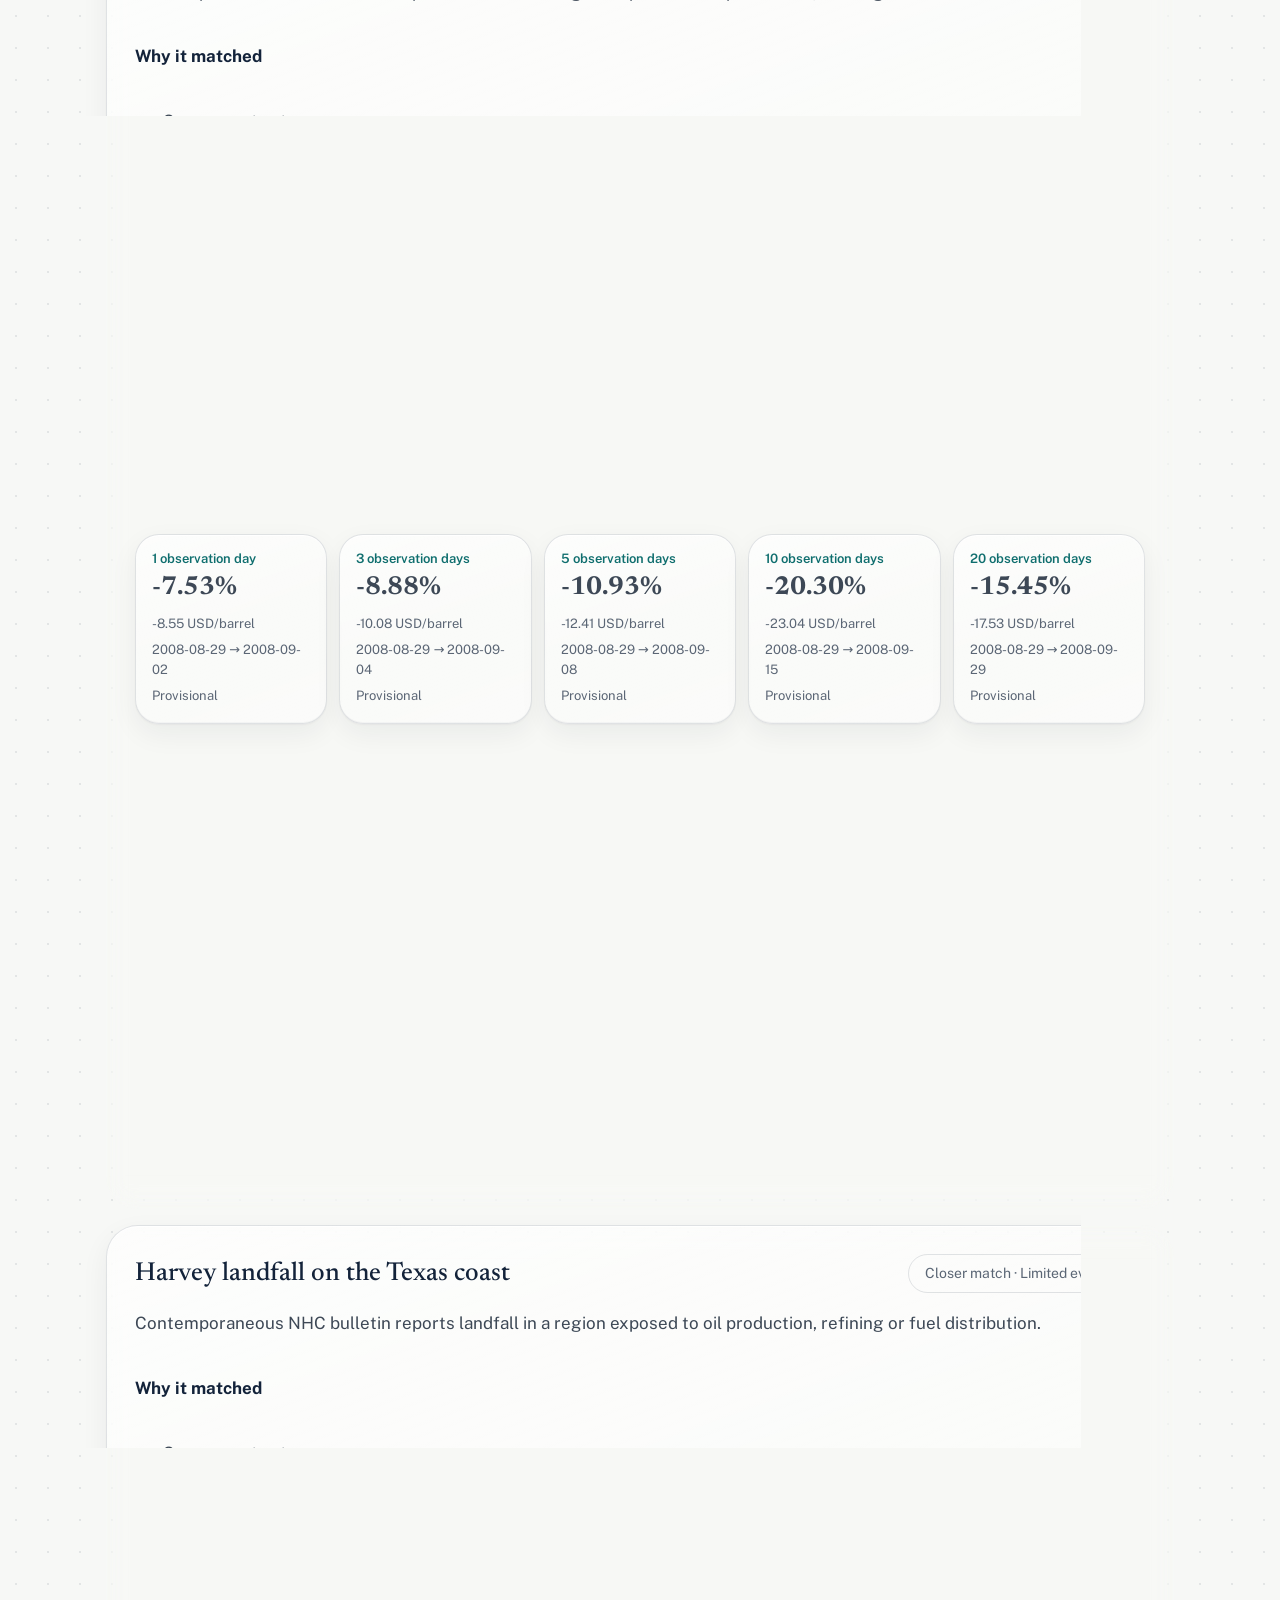
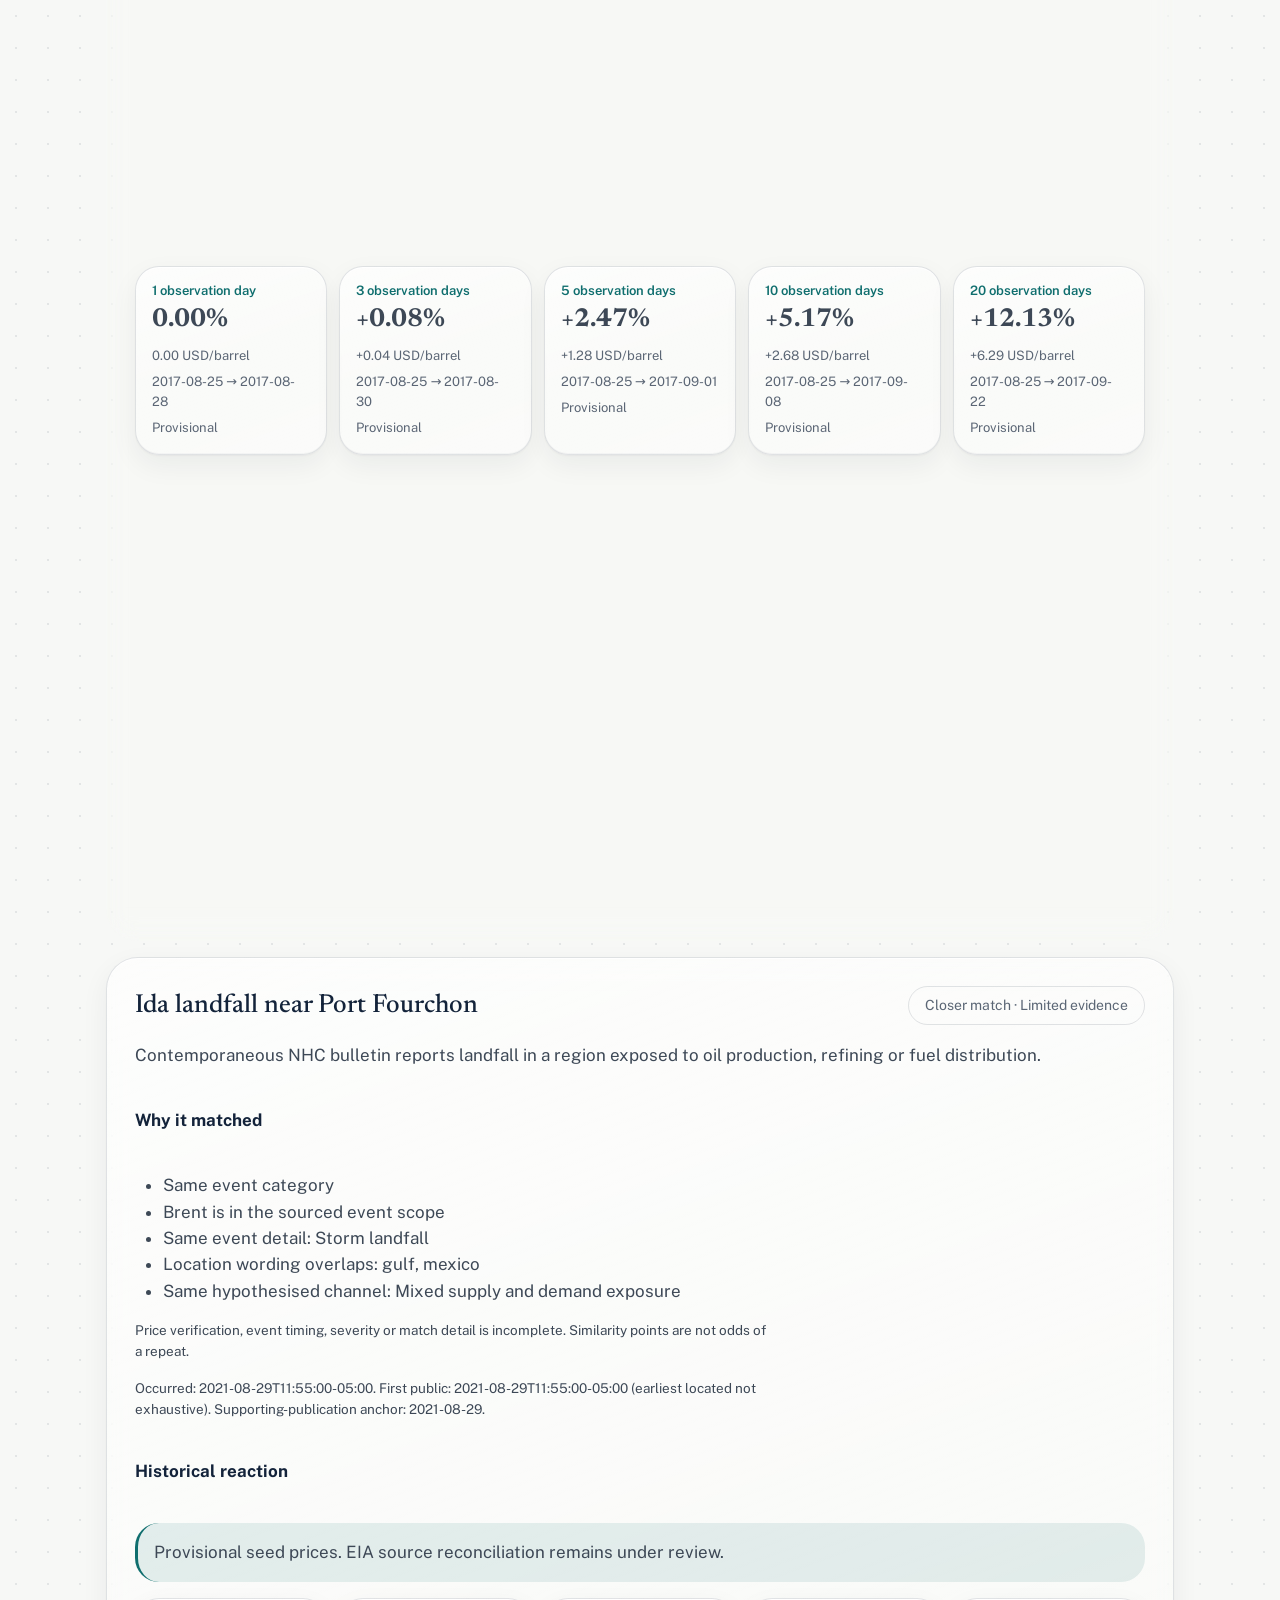
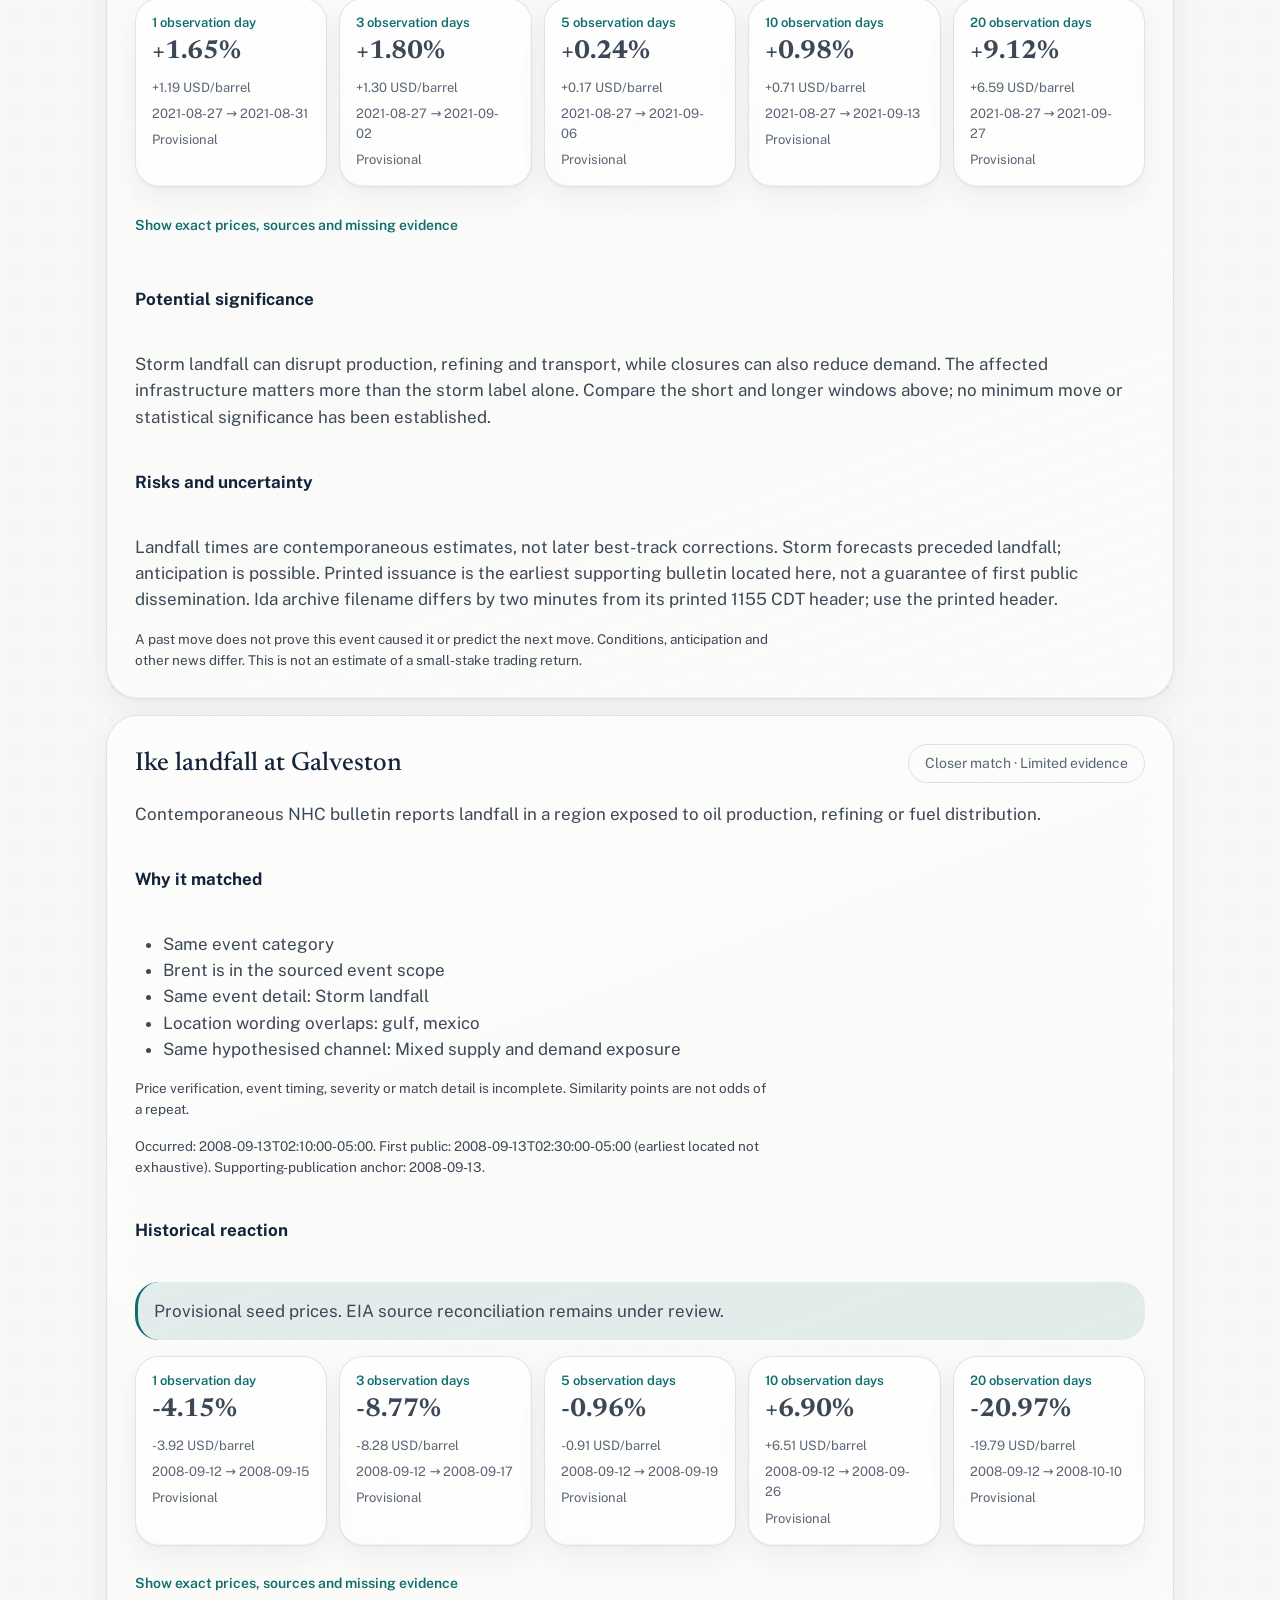
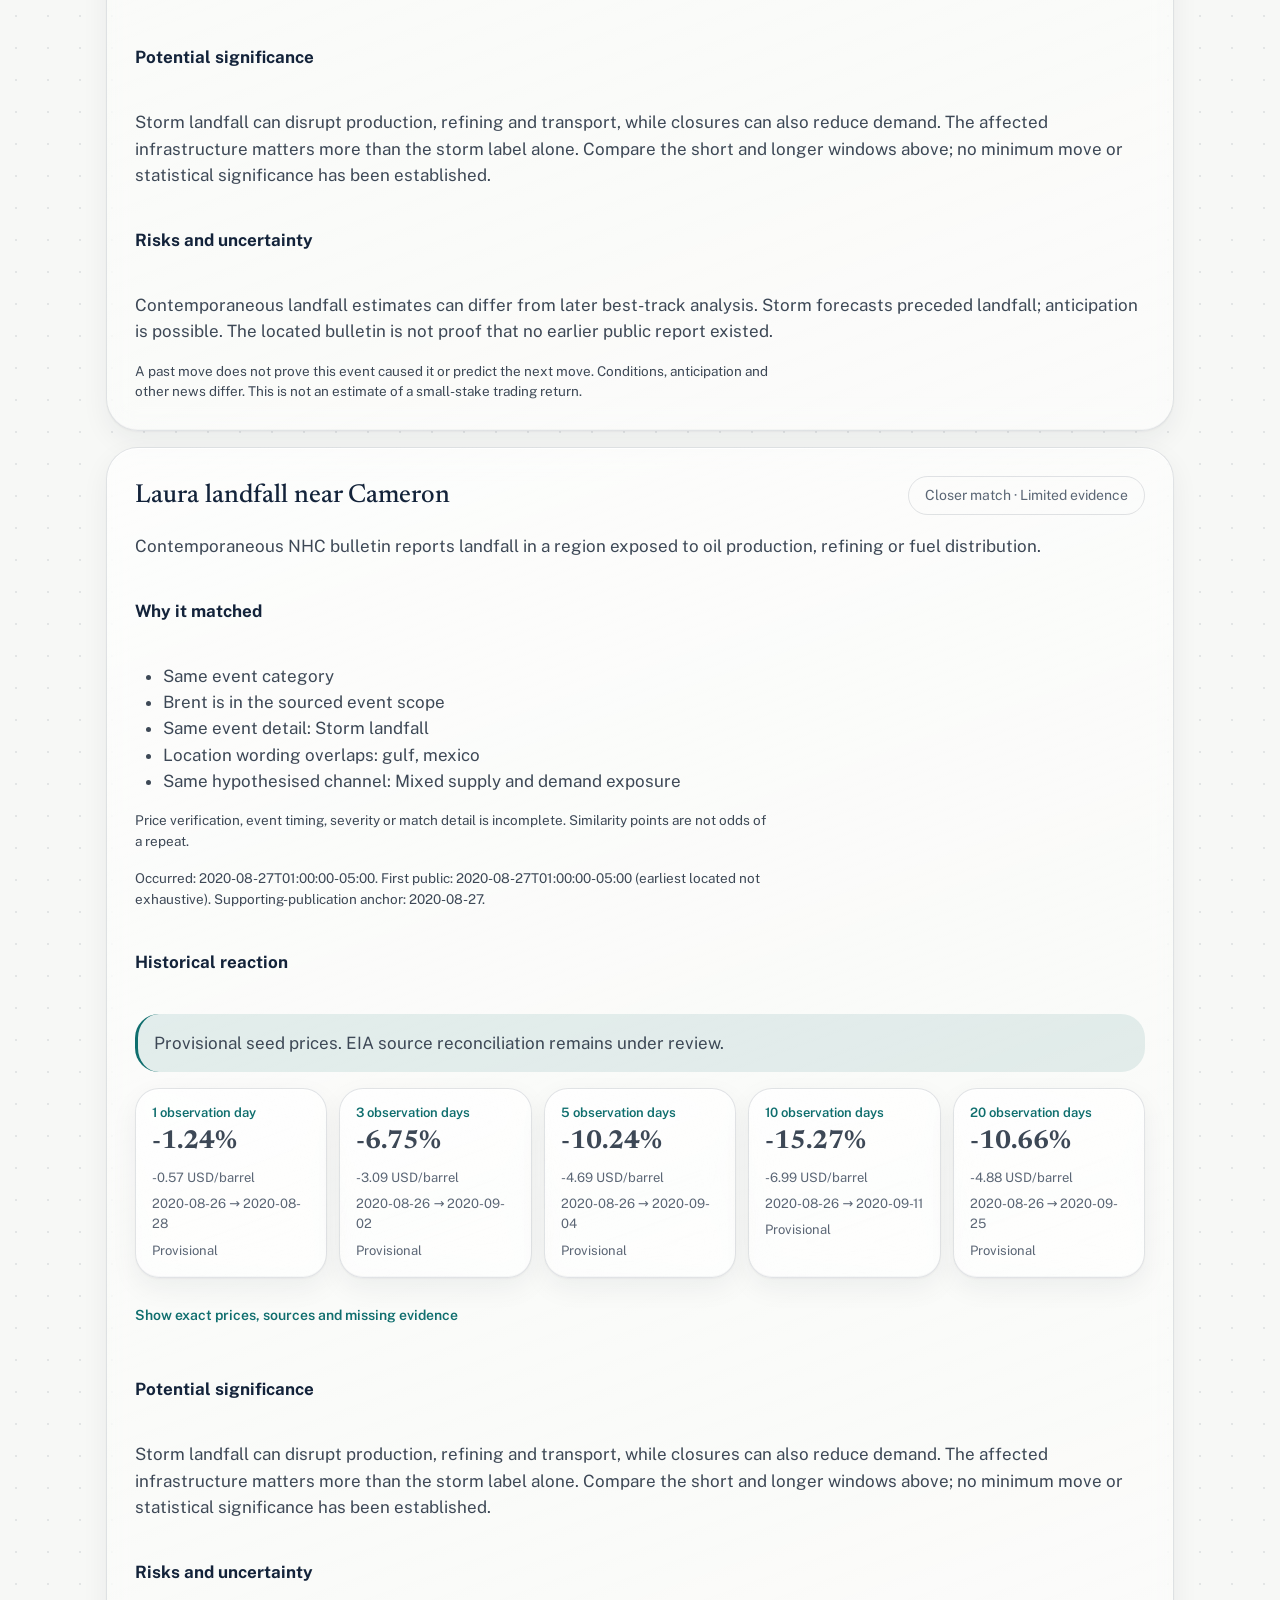
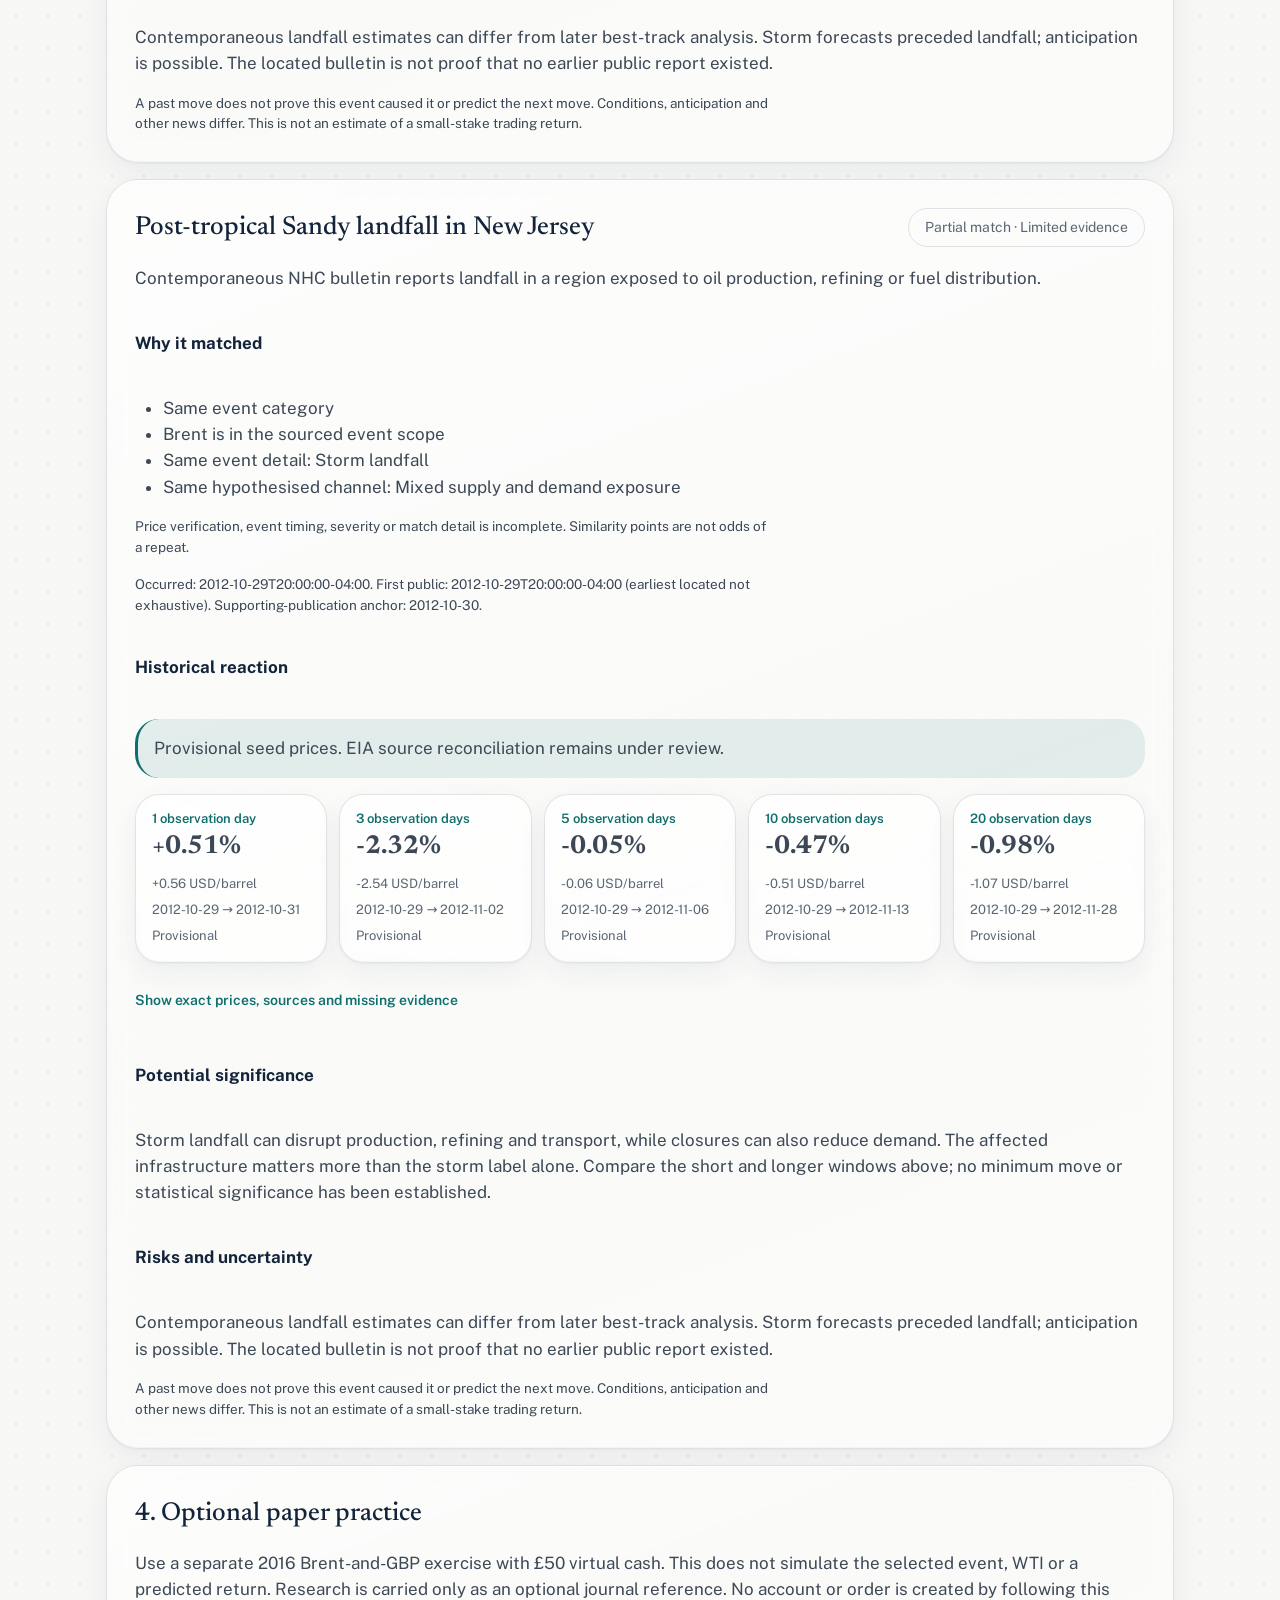
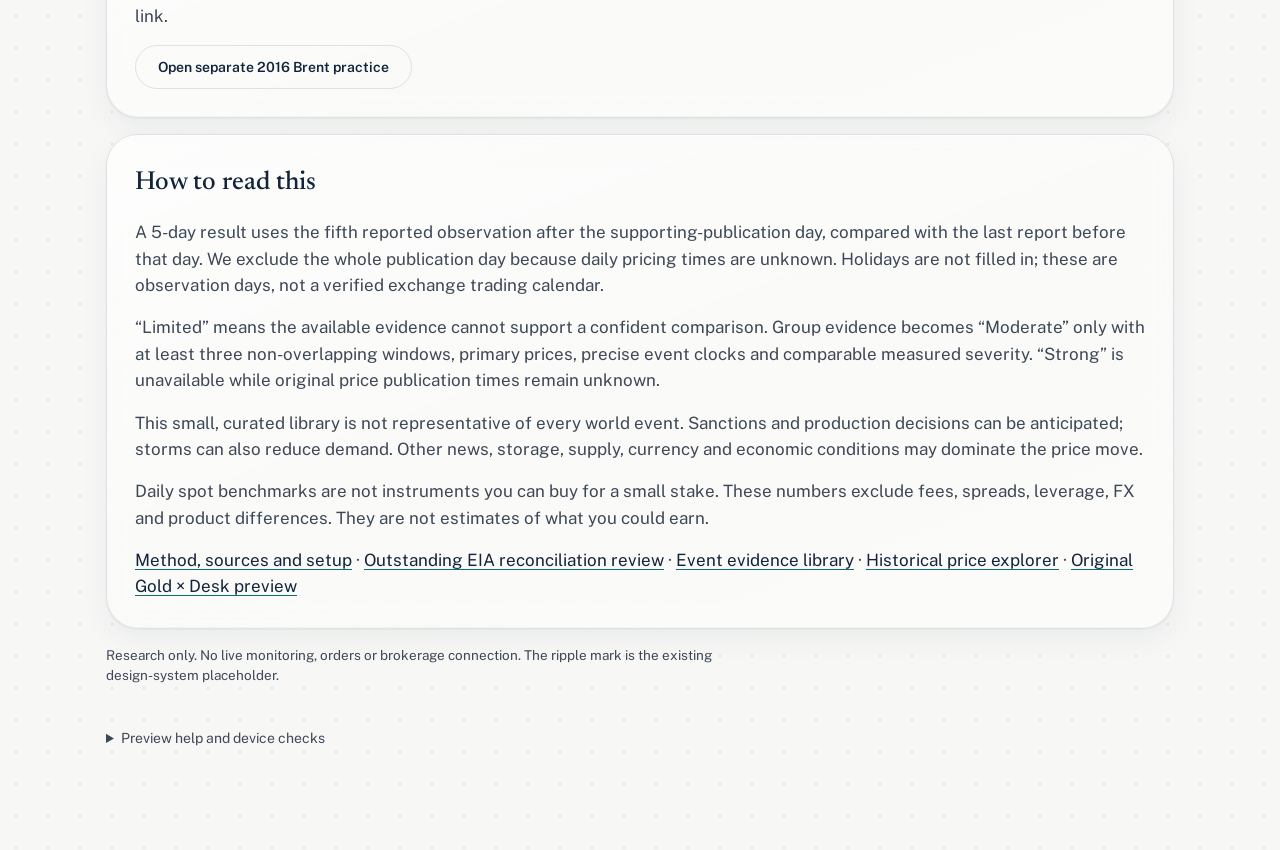
==== commit 48db97e1: "WEB-2 MAT-3 PRC-1: Connect historical research and safe paper practice" ====
--- a/matching/index.html
+++ b/matching/index.html
@@ -3,7 +3,7 @@
 <title>Market Ripple — Explore historical matches</title>
 <link rel="stylesheet" href="https://fonts.googleapis.com/css2?family=Newsreader:opsz,wght@6..72,400;6..72,500;6..72,600&family=Public+Sans:wght@400;500;600;700&display=swap">
 <link rel="stylesheet" href="design.css"><link rel="stylesheet" href="view.css">
-<script type="module" src="view.mjs"></script></head>
+<script type="module" src="view.mjs"></script><link rel="stylesheet" href="../app/app.css"><script type="module" src="../app/nav.mjs"></script></head>
 <body class="mr-page"><main class="mr-wrap mr-stack">
 <header class="mr-bar mr-glass"><a class="mr-brand" href="../index.html"><svg viewBox="0 0 32 32" aria-hidden="true"><circle cx="16" cy="16" r="3" fill="currentColor"/><circle cx="16" cy="16" r="8" fill="none" stroke="currentColor"/><circle cx="16" cy="16" r="13" fill="none" stroke="currentColor"/></svg>Market Ripple</a><button id="theme" class="mr-btn" type="button">Use dark mode</button></header>
 <section class="mr-panel mr-glass mr-stack"><span class="mr-label">Historical matching research</span><h1 class="mr-hero">What happened <span class="mr-hl">last time?</span></h1><p class="mr-lead">Describe an event, then explore comparable events and what oil prices actually did afterwards. Start with the evidence, not a prediction.</p><p id="verification" class="notice" role="status">Loading source verification…</p></section>
@@ -30,6 +30,7 @@
 <div class="mr-table-scroll"><table class="mr-table"><thead><tr><th>Explore</th><th>Evidence</th><th>Windows</th><th>Median</th><th>Observed range</th><th>Risks</th></tr></thead><tbody id="opportunities"></tbody></table></div>
 </section>
 <section aria-labelledby="results-title" class="mr-stack"><h2 id="results-title">3. Why these historical events match</h2><p id="summary" role="status" aria-live="polite">Loading the event library…</p><p class="mr-note">Closest structured matches come first. Price direction and size never influence the ranking. A historical reaction is not proof of cause, a probability or a recommendation to trade.</p><div id="results" class="mr-stack"></div></section>
+<section class="mr-panel mr-glass mr-stack"><h2>4. Optional paper practice</h2><p>Use a separate 2016 Brent-and-GBP exercise with £50 virtual cash. This does not simulate the selected event, WTI or a predicted return. Research is carried only as an optional journal reference. No account or order is created by following this link.</p><div class="app-actions"><a id="event-evidence-link" class="mr-btn" hidden>Read the selected event’s evidence</a><a id="practice-link" class="mr-btn" hidden>Open separate 2016 Brent practice</a></div></section>
 <section class="mr-panel mr-glass mr-stack"><h2>How to read this</h2><p>A 5-day result uses the fifth reported observation after the supporting-publication day, compared with the last report before that day. We exclude the whole publication day because daily pricing times are unknown. Holidays are not filled in; these are observation days, not a verified exchange trading calendar.</p><p>“Limited” means the available evidence cannot support a confident comparison. Group evidence becomes “Moderate” only with at least three non-overlapping windows, primary prices, precise event clocks and comparable measured severity. “Strong” is unavailable while original price publication times remain unknown.</p><p>This small, curated library is not representative of every world event. Sanctions and production decisions can be anticipated; storms can also reduce demand. Other news, storage, supply, currency and economic conditions may dominate the price move.</p><p>Daily spot benchmarks are not instruments you can buy for a small stake. These numbers exclude fees, spreads, leverage, FX and product differences. They are not estimates of what you could earn.</p><p><a href="README.md">Method, sources and setup</a> · <a href="https://github.com/Facemankev/Oil-event-replay/pull/19">Outstanding EIA reconciliation review</a> · <a href="../event-research.html">Event evidence library</a> · <a href="../history.html">Historical price explorer</a> · <a href="../preview/gold-desk/">Original Gold × Desk preview</a></p></section>
 <footer><p class="mr-note">Research only. No live monitoring, orders or brokerage connection. The ripple mark is the existing design-system placeholder.</p></footer>
 <noscript><p>This prototype needs JavaScript to compare events. Source records remain available in cohort-catalog.json.</p></noscript>
--- a/app/app.css
+++ b/app/app.css
@@ -0,0 +1 @@
+body{margin:0}.app-nav{display:flex;flex-wrap:wrap;gap:8px;padding:12px;border:1px solid var(--mr-edge,#45617e);border-radius:24px;margin-bottom:22px;background:var(--mr-solid,#192b43)}.app-nav a{display:inline-flex;align-items:center;min-height:44px;padding:8px 14px;border-radius:999px;color:var(--mr-ink,inherit);font:600 14px var(--mr-text,system-ui);text-decoration:none;overflow-wrap:anywhere}.app-nav a:hover,.app-nav a[aria-current=page]{background:var(--mr-tint,#203552);text-decoration:underline}.app-nav a:focus-visible{outline:3px solid var(--mr-accent,#65caff);outline-offset:2px}.app-diagnostics{font:14px var(--mr-text,system-ui);color:var(--mr-body,inherit);margin:28px 0;overflow-wrap:anywhere}.app-diagnostics summary{cursor:pointer;min-height:44px;display:list-item}.app-diagnostics p{line-height:1.6}.app-grid{display:grid;grid-template-columns:repeat(2,minmax(0,1fr));gap:16px}.app-grid>*{min-width:0}.app-stack{display:flex;flex-direction:column;gap:16px}.app-actions{display:flex;flex-wrap:wrap;gap:12px}.app-actions a{display:inline-flex;text-decoration:none;align-items:center;min-height:44px}.app-status{border-left:3px solid var(--mr-accent);padding:16px;background:var(--mr-tint);border-radius:24px}.app-error{color:var(--mr-down)}.app-page input,.app-page select{font:inherit;font-size:16px;min-height:48px;width:100%;min-width:0;padding:12px;border:1px solid var(--mr-edge);border-radius:24px;background:var(--mr-solid);color:var(--mr-ink)}.app-page label{display:block;font-weight:600}.app-page main{padding-bottom:max(28px,env(safe-area-inset-bottom))}.app-page p,.app-page li,.app-page a{overflow-wrap:anywhere}.app-page h2{font-family:var(--mr-display);font-size:26px;font-weight:500;color:var(--mr-ink)}[hidden]{display:none!important}#event-links[hidden]{display:none!important}@media(max-width:640px){.app-grid{grid-template-columns:1fr}.app-nav a{flex:1 1 135px}.app-page .mr-hero{font-size:38px}input,select,textarea{font-size:16px!important}.app-actions a{width:100%;justify-content:center}.app-page .mr-bar{flex-wrap:wrap}}@supports(padding:max(0px)){.app-page{padding-left:env(safe-area-inset-left);padding-right:env(safe-area-inset-right)}}
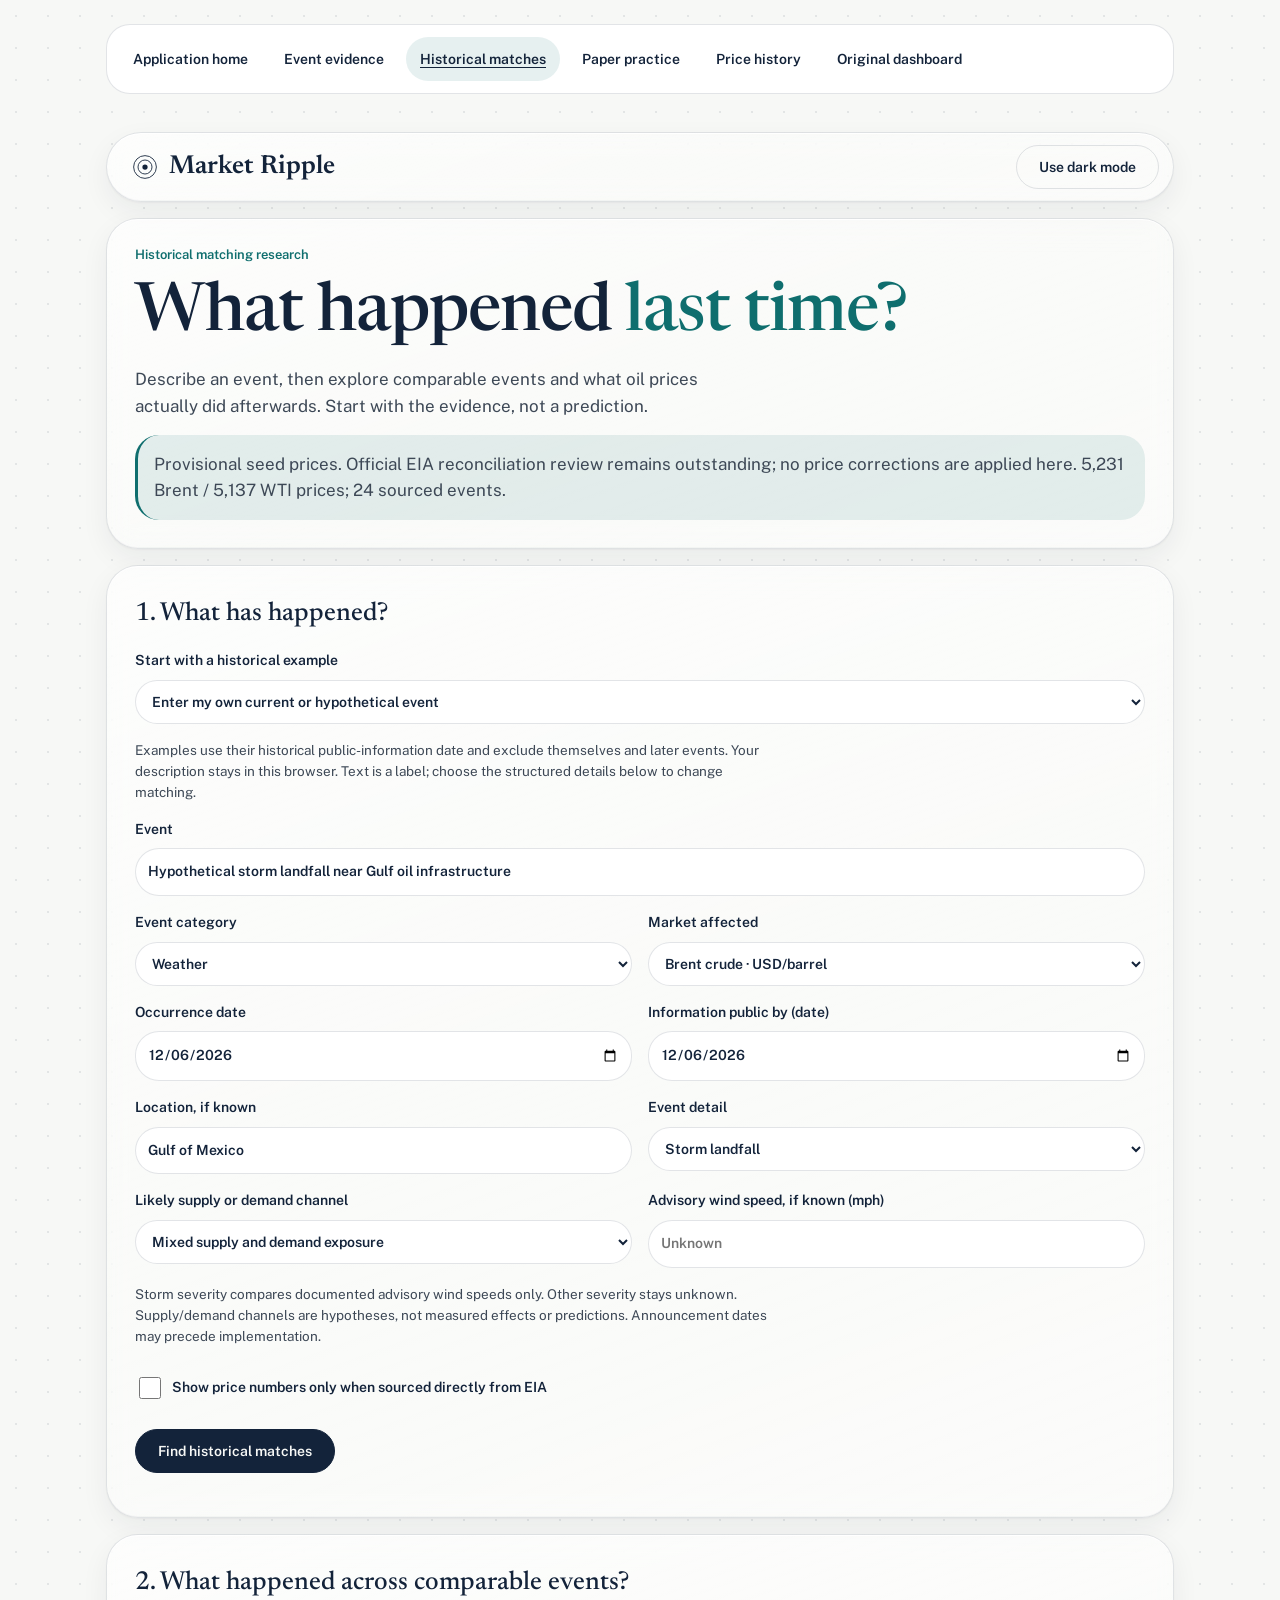
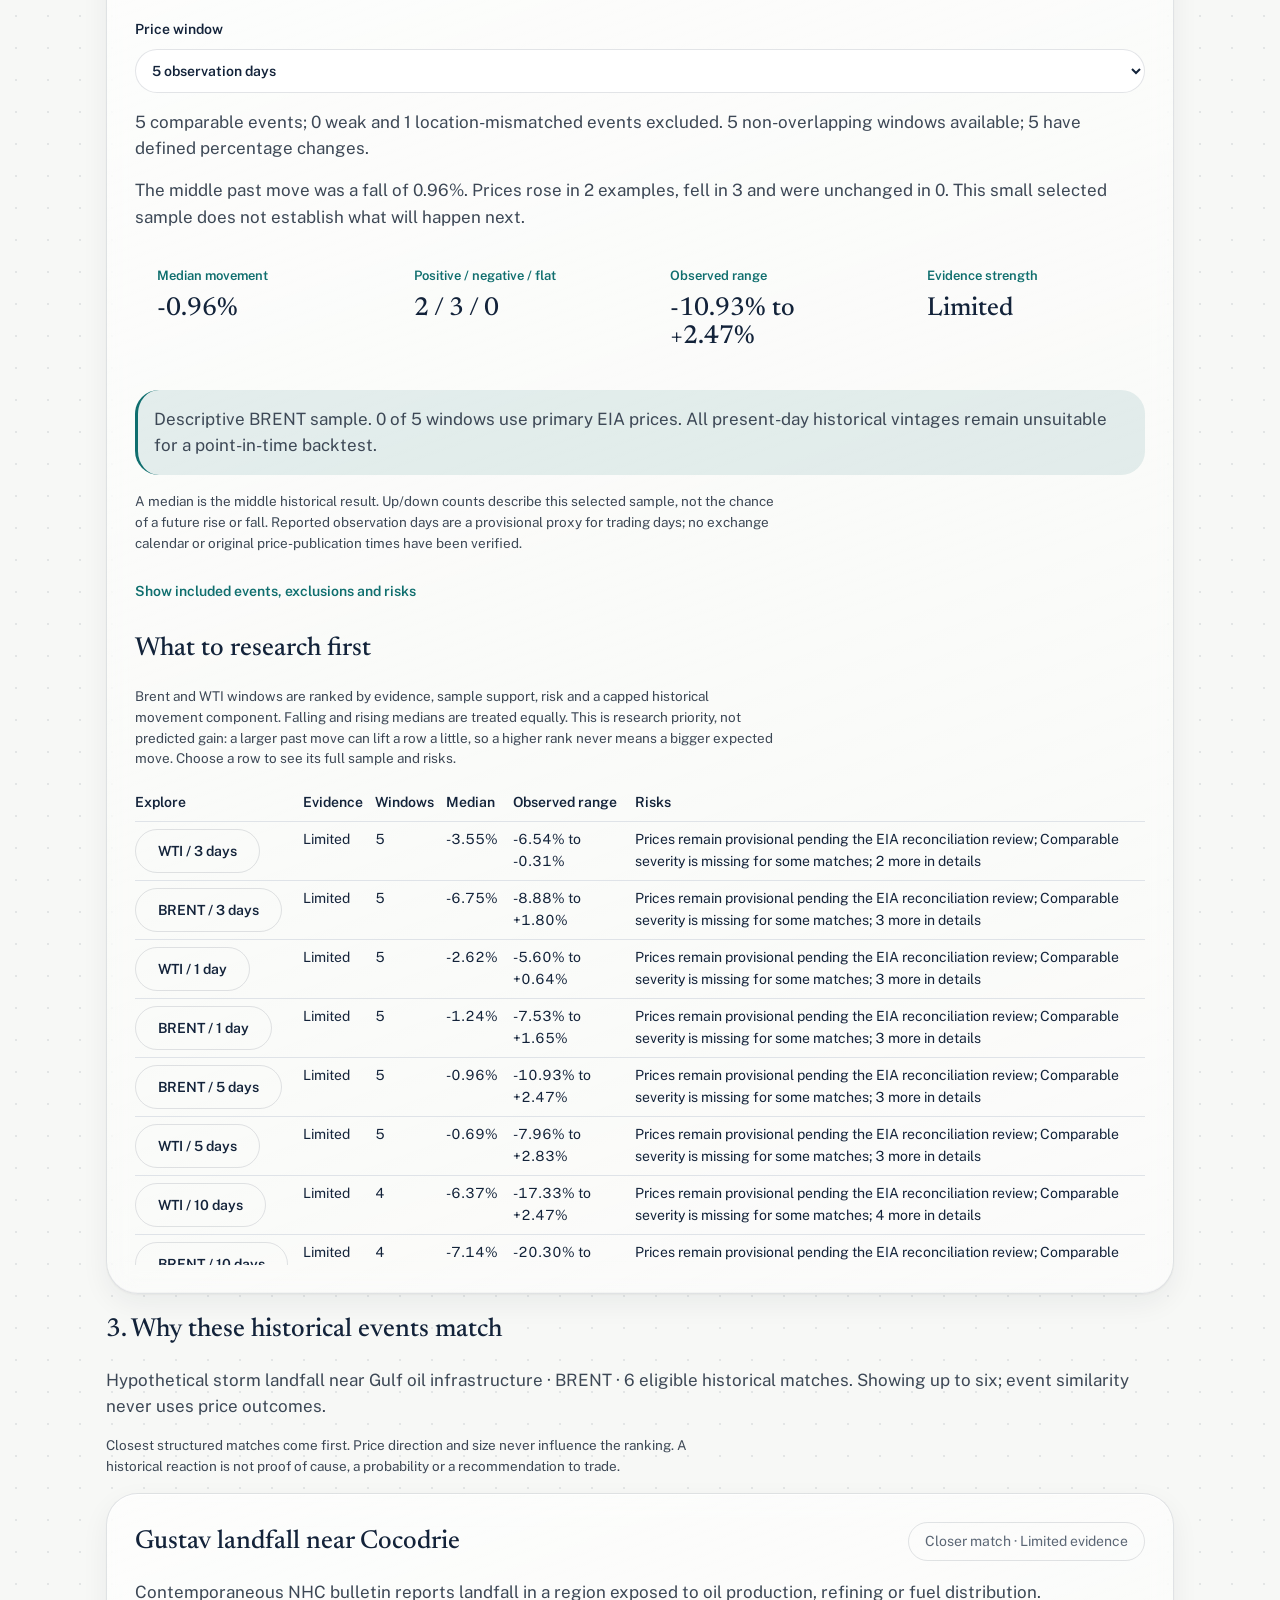
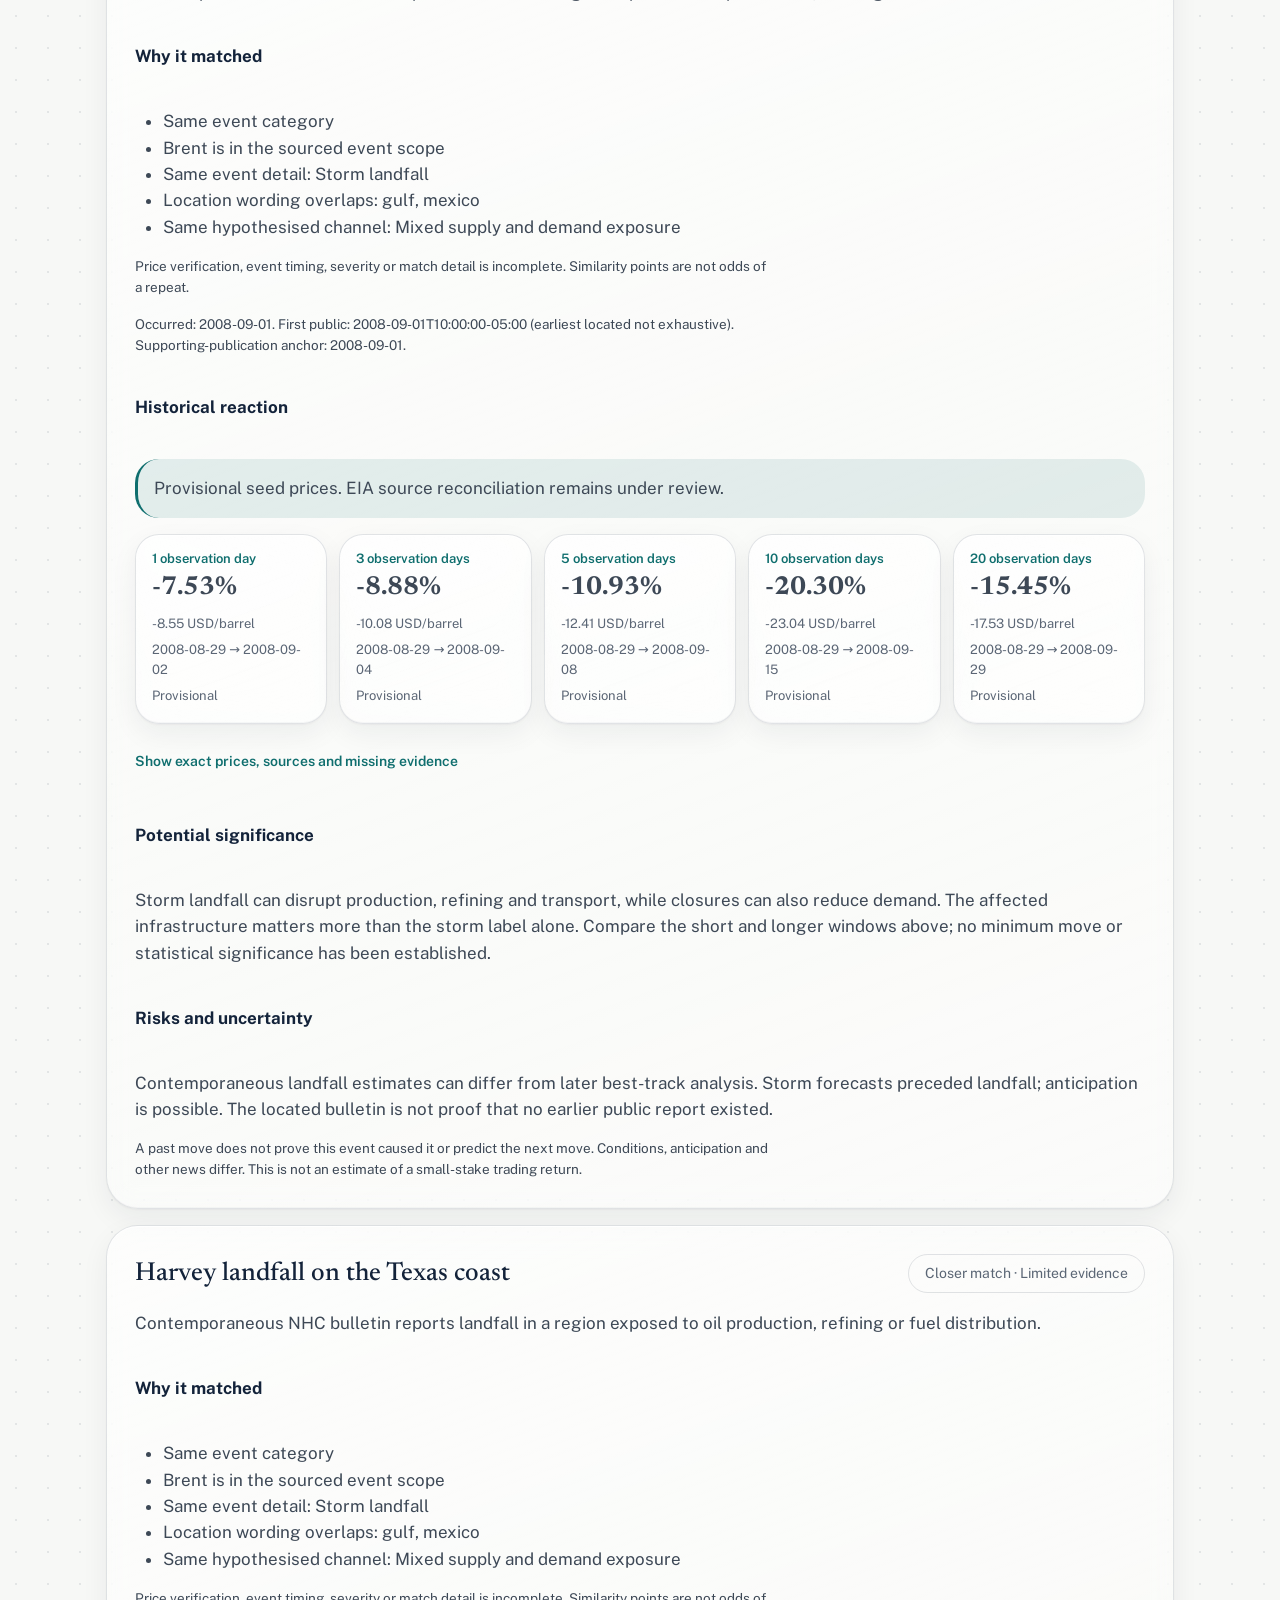
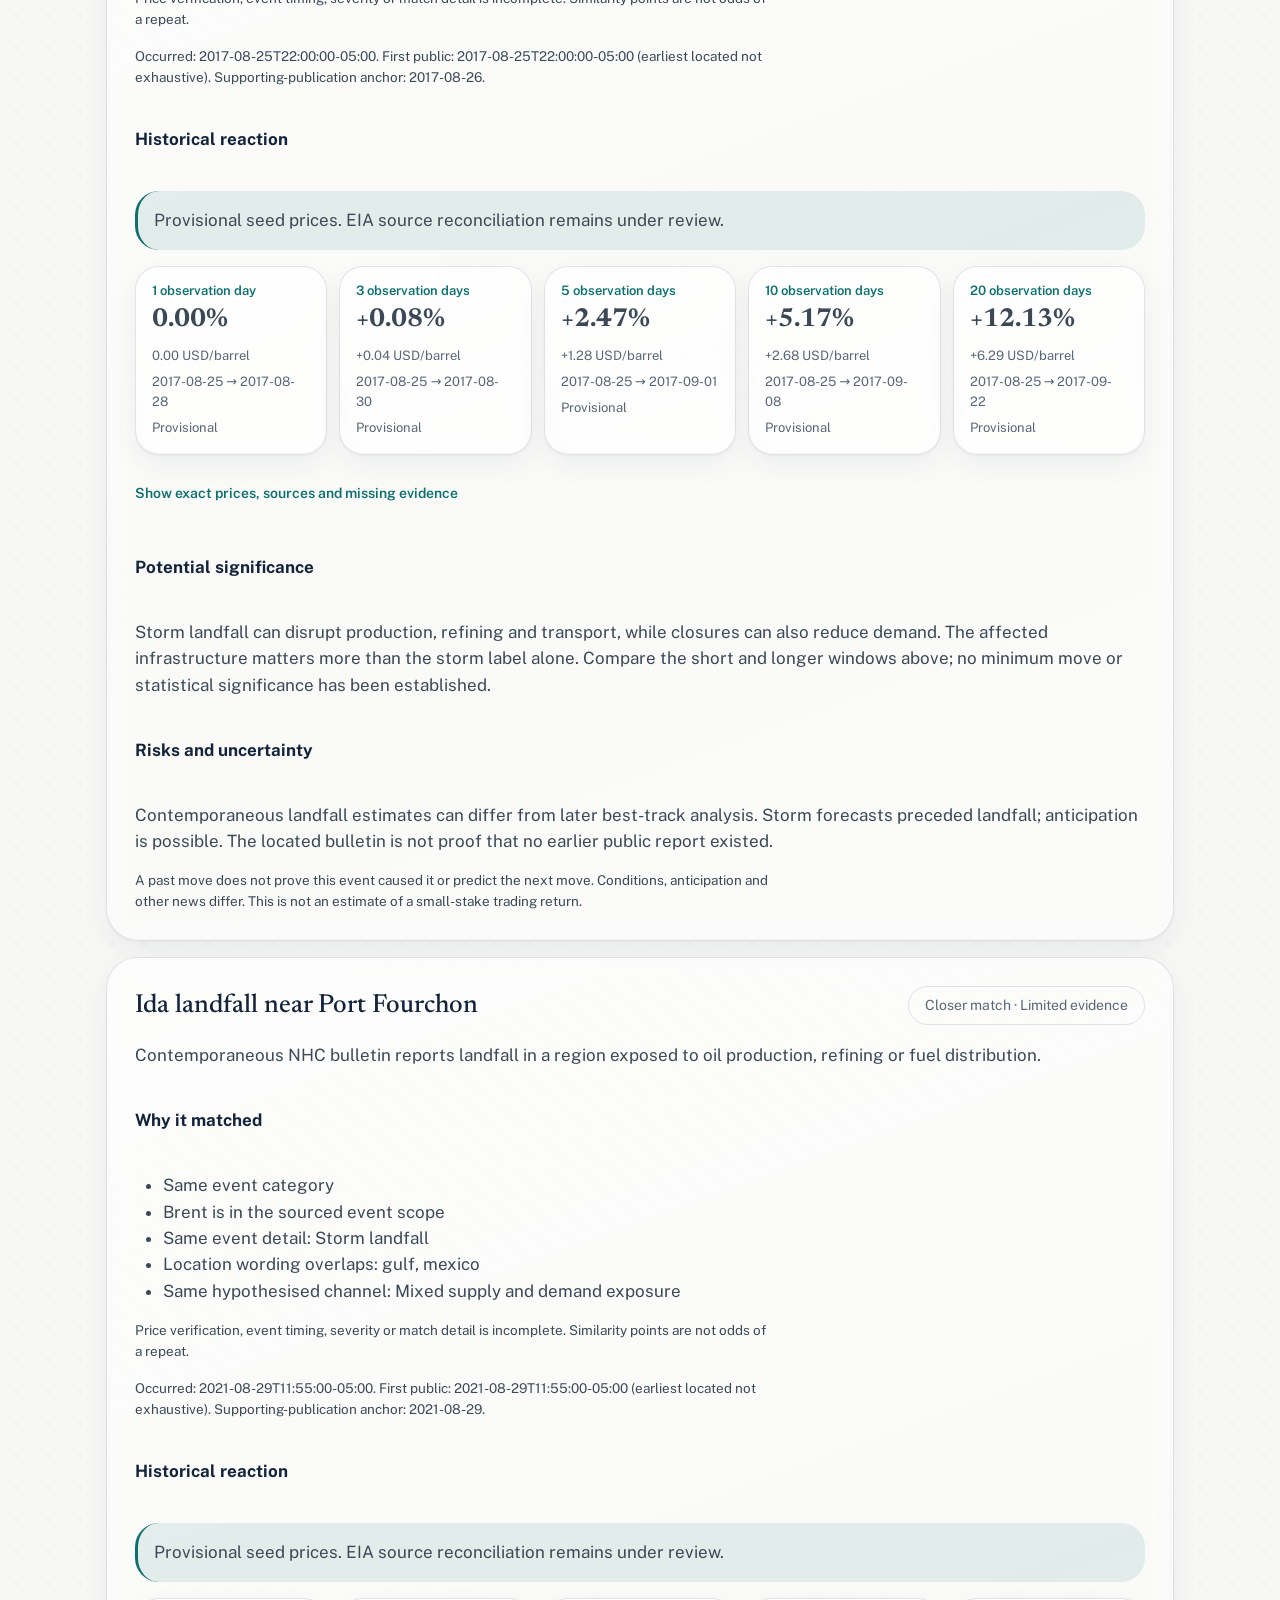
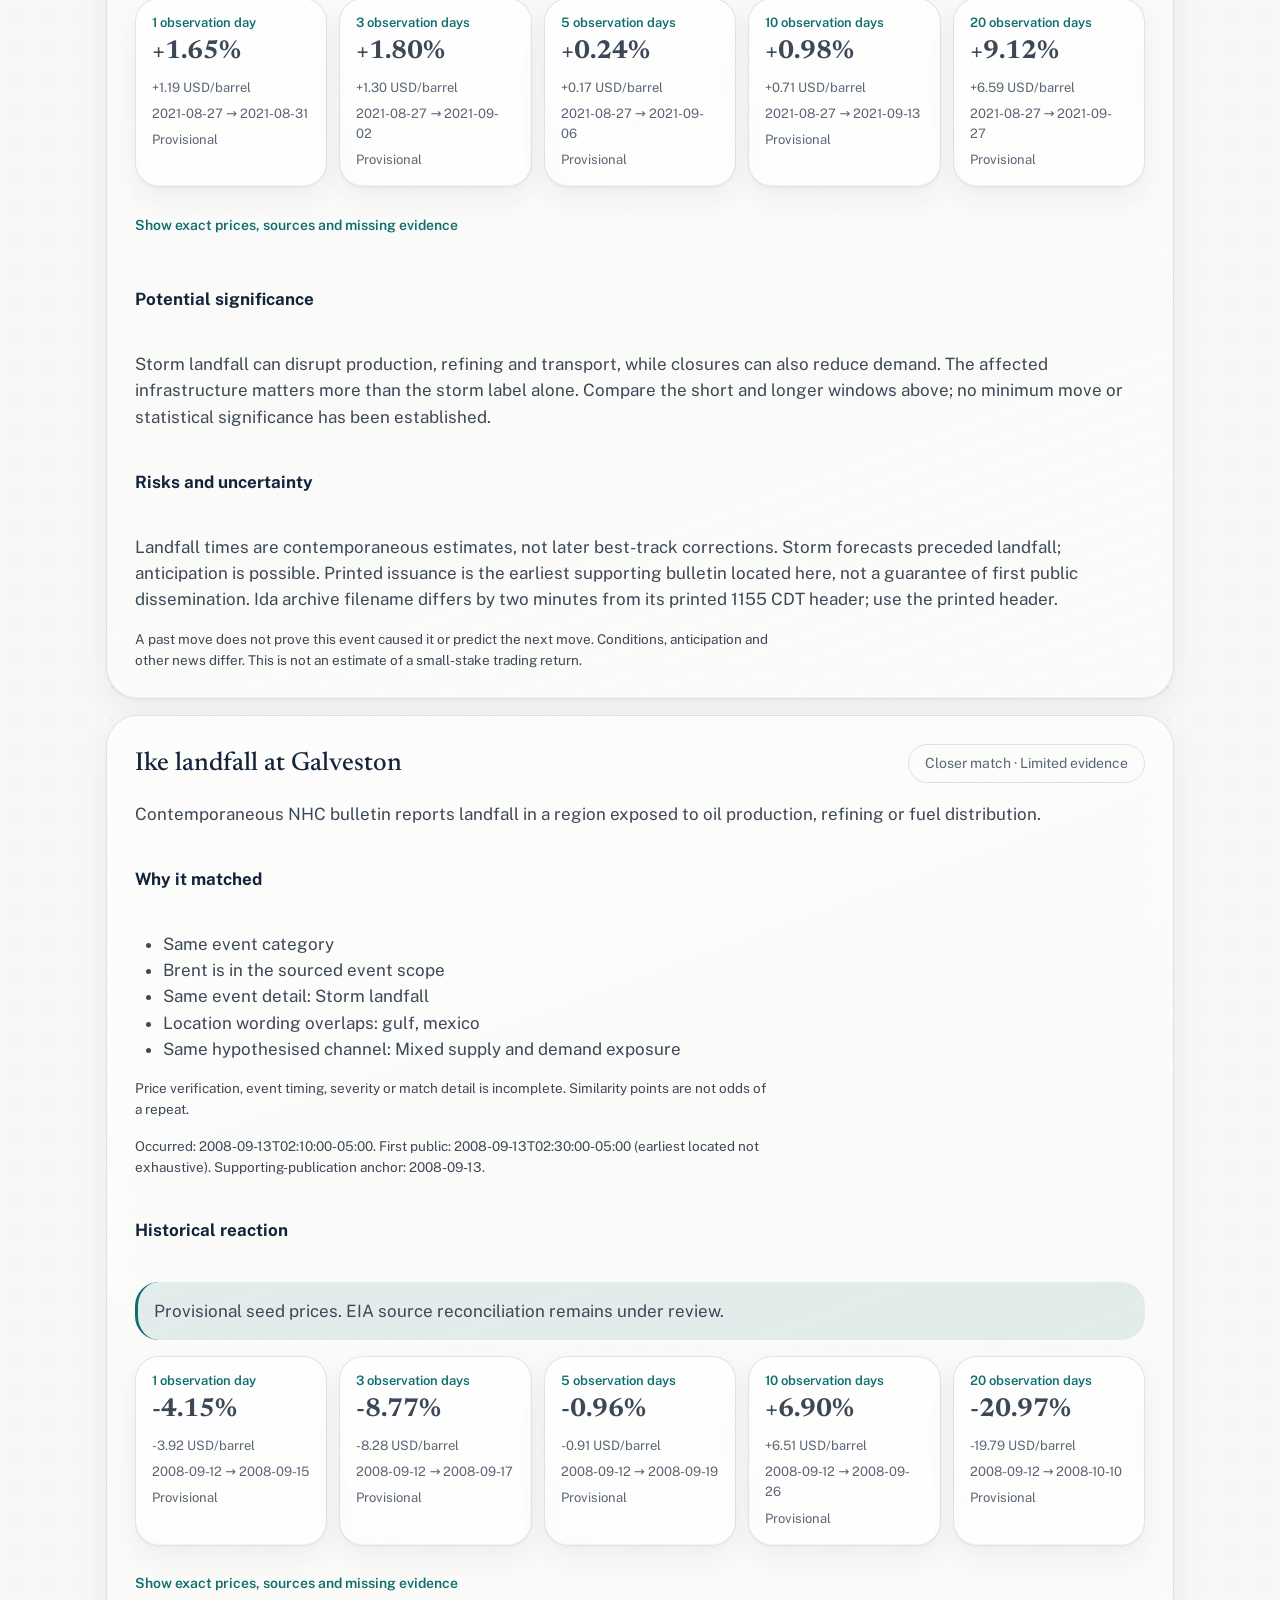
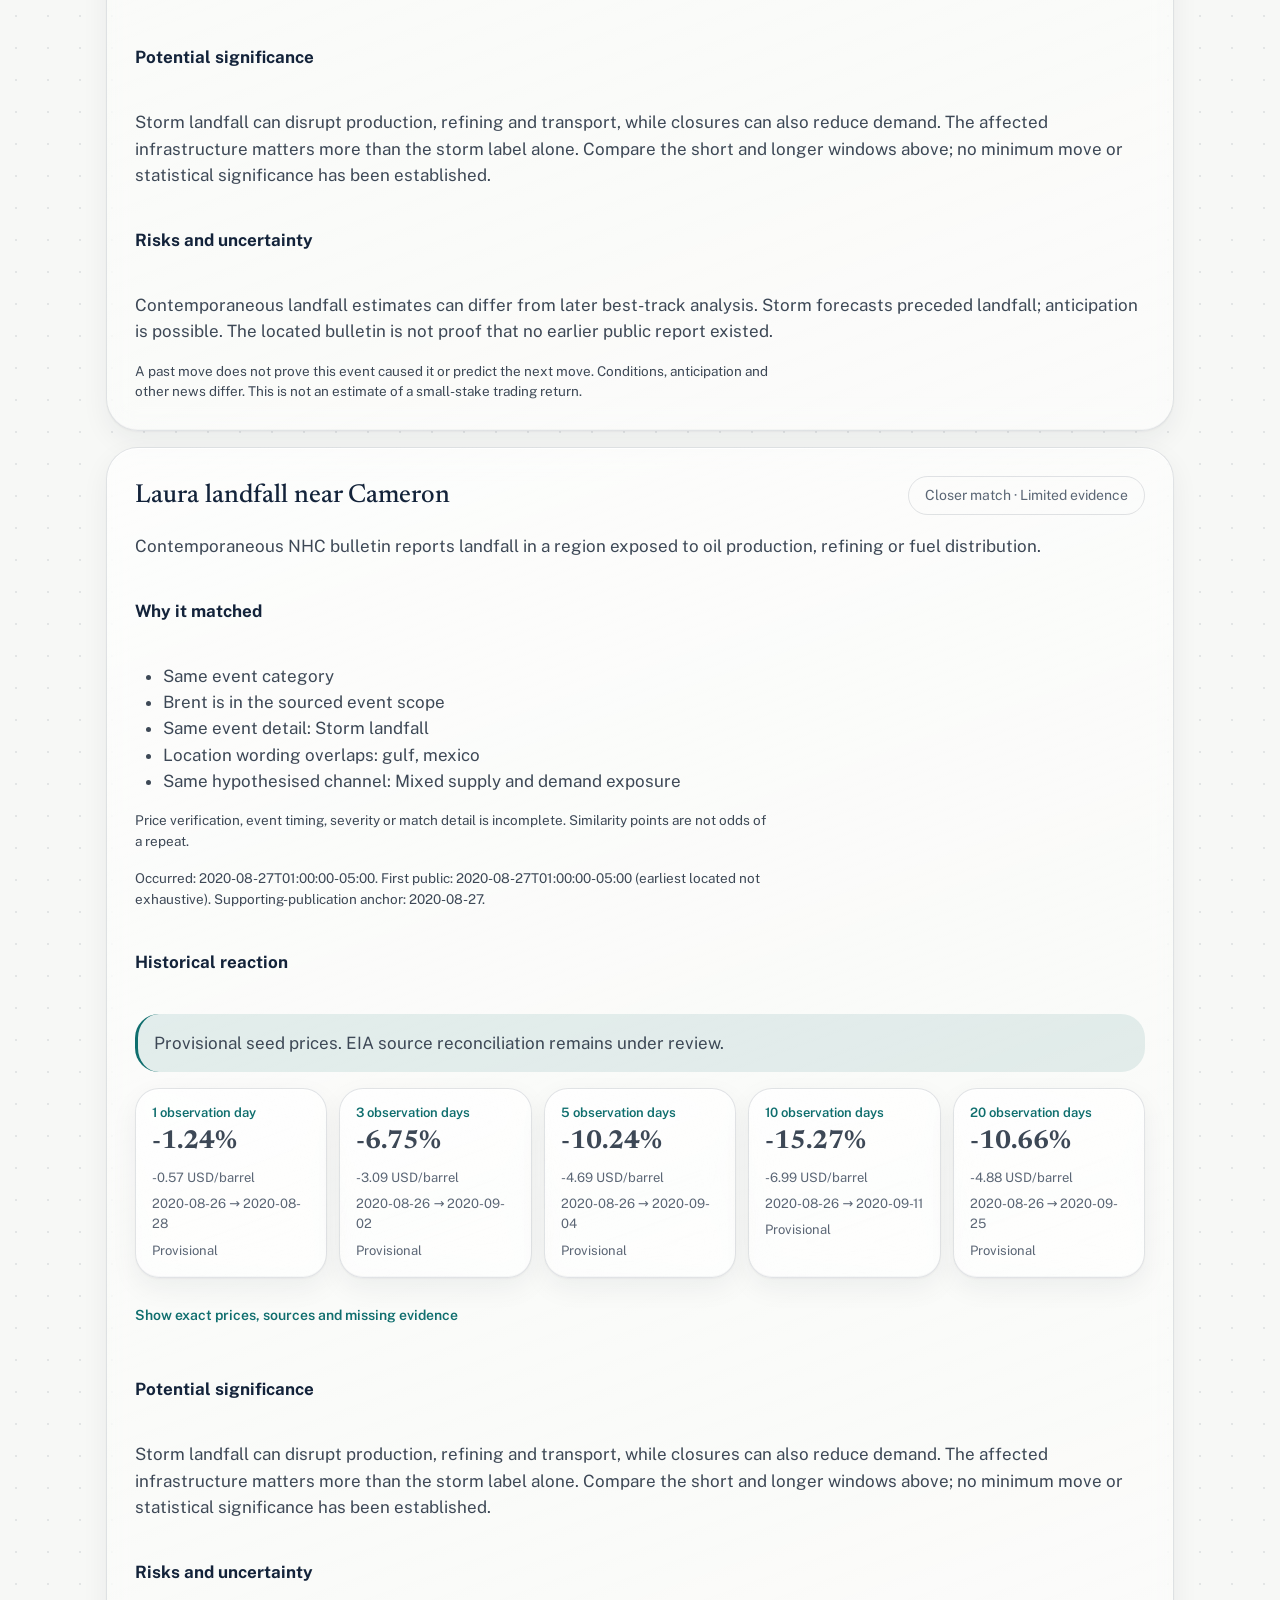
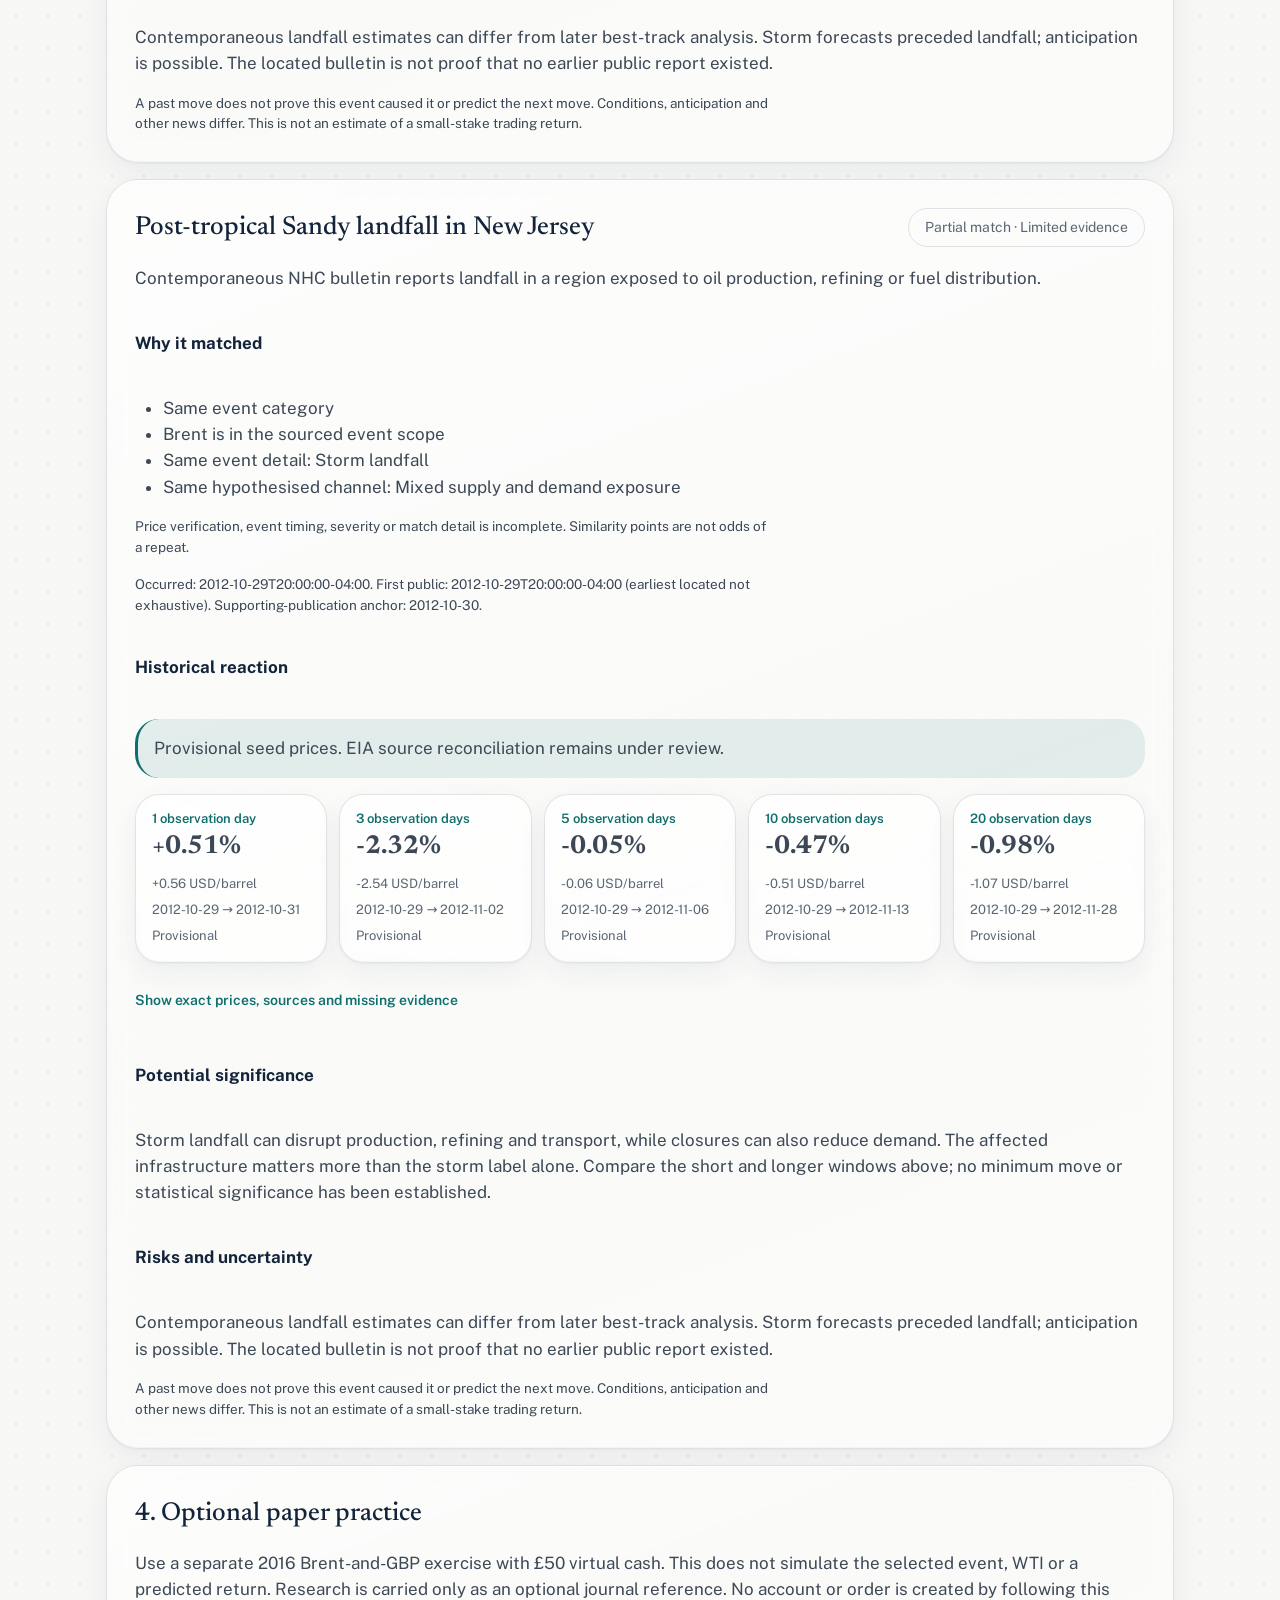
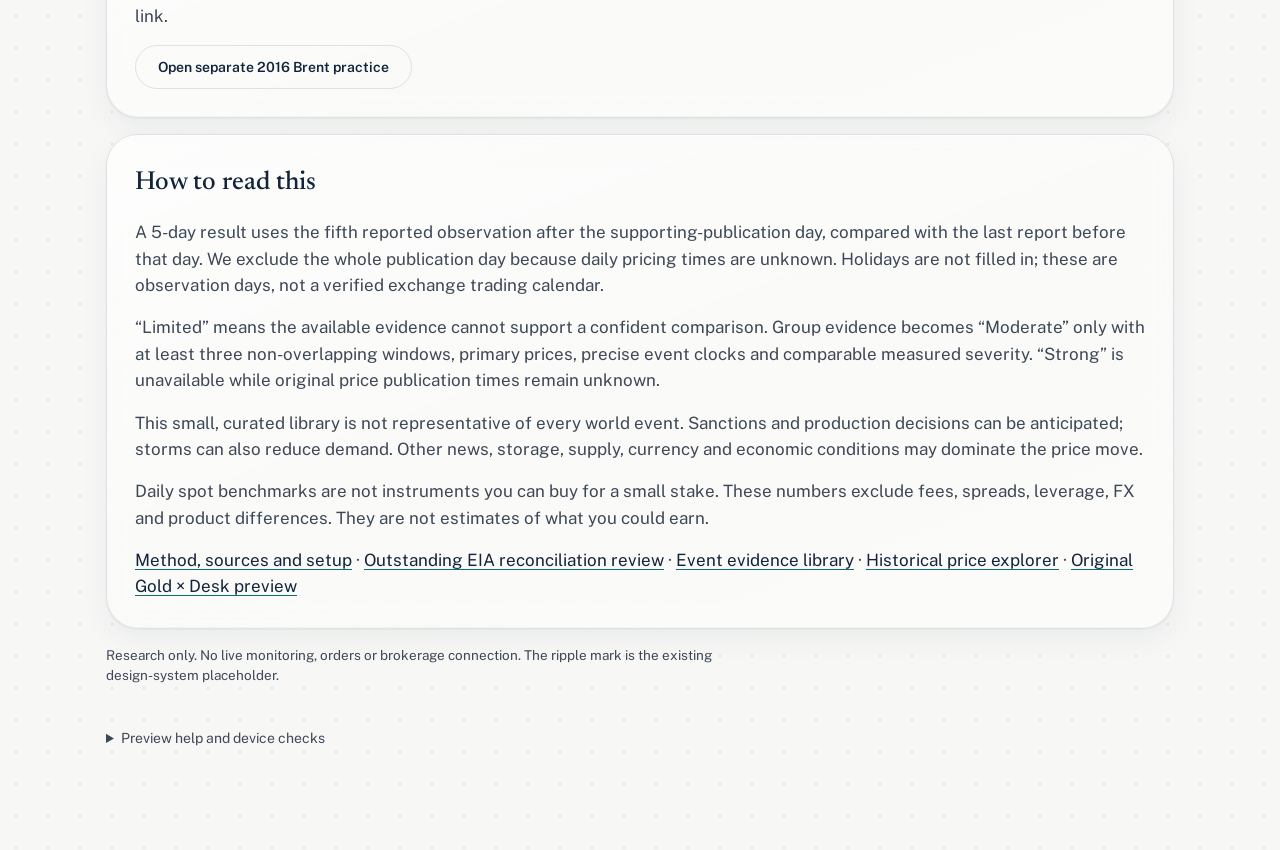
==== commit 794a681c: "WEB-2: Block controls until data loads and verify hosting through real browsers" ====
--- a/matching/index.html
+++ b/matching/index.html
@@ -18,7 +18,7 @@
 <label>Likely supply or demand channel <select id="impact"></select></label><label id="wind-control">Advisory wind speed, if known (mph) <input id="wind" type="number" min="0" max="250" placeholder="Unknown"></label></div>
 <p class="mr-note">Storm severity compares documented advisory wind speeds only. Other severity stays unknown. Supply/demand channels are hypotheses, not measured effects or predictions. Announcement dates may precede implementation.</p>
 <label class="check"><input id="verified-only" type="checkbox"> Show price numbers only when sourced directly from EIA</label>
-<button class="mr-btn mr-btn-primary" type="submit">Find historical matches</button></form>
+<button class="mr-btn mr-btn-primary" type="submit" disabled>Find historical matches</button></form>
 <p id="error" role="alert"></p></section>
 <section id="cohort-panel" class="mr-panel mr-glass mr-stack" aria-labelledby="cohort-title">
 <h2 id="cohort-title">2. What happened across comparable events?</h2>
--- a/app/app.css
+++ b/app/app.css
@@ -1 +1,3 @@
 body{margin:0}.app-nav{display:flex;flex-wrap:wrap;gap:8px;padding:12px;border:1px solid var(--mr-edge,#45617e);border-radius:24px;margin-bottom:22px;background:var(--mr-solid,#192b43)}.app-nav a{display:inline-flex;align-items:center;min-height:44px;padding:8px 14px;border-radius:999px;color:var(--mr-ink,inherit);font:600 14px var(--mr-text,system-ui);text-decoration:none;overflow-wrap:anywhere}.app-nav a:hover,.app-nav a[aria-current=page]{background:var(--mr-tint,#203552);text-decoration:underline}.app-nav a:focus-visible{outline:3px solid var(--mr-accent,#65caff);outline-offset:2px}.app-diagnostics{font:14px var(--mr-text,system-ui);color:var(--mr-body,inherit);margin:28px 0;overflow-wrap:anywhere}.app-diagnostics summary{cursor:pointer;min-height:44px;display:list-item}.app-diagnostics p{line-height:1.6}.app-grid{display:grid;grid-template-columns:repeat(2,minmax(0,1fr));gap:16px}.app-grid>*{min-width:0}.app-stack{display:flex;flex-direction:column;gap:16px}.app-actions{display:flex;flex-wrap:wrap;gap:12px}.app-actions a{display:inline-flex;text-decoration:none;align-items:center;min-height:44px}.app-status{border-left:3px solid var(--mr-accent);padding:16px;background:var(--mr-tint);border-radius:24px}.app-error{color:var(--mr-down)}.app-page input,.app-page select{font:inherit;font-size:16px;min-height:48px;width:100%;min-width:0;padding:12px;border:1px solid var(--mr-edge);border-radius:24px;background:var(--mr-solid);color:var(--mr-ink)}.app-page label{display:block;font-weight:600}.app-page main{padding-bottom:max(28px,env(safe-area-inset-bottom))}.app-page p,.app-page li,.app-page a{overflow-wrap:anywhere}.app-page h2{font-family:var(--mr-display);font-size:26px;font-weight:500;color:var(--mr-ink)}[hidden]{display:none!important}#event-links[hidden]{display:none!important}@media(max-width:640px){.app-grid{grid-template-columns:1fr}.app-nav a{flex:1 1 135px}.app-page .mr-hero{font-size:38px}input,select,textarea{font-size:16px!important}.app-actions a{width:100%;justify-content:center}.app-page .mr-bar{flex-wrap:wrap}}@supports(padding:max(0px)){.app-page{padding-left:env(safe-area-inset-left);padding-right:env(safe-area-inset-right)}}
+
+.app-page .mr-brand{text-decoration:none}.app-actions a.mr-btn-primary{color:var(--mr-paper)}
